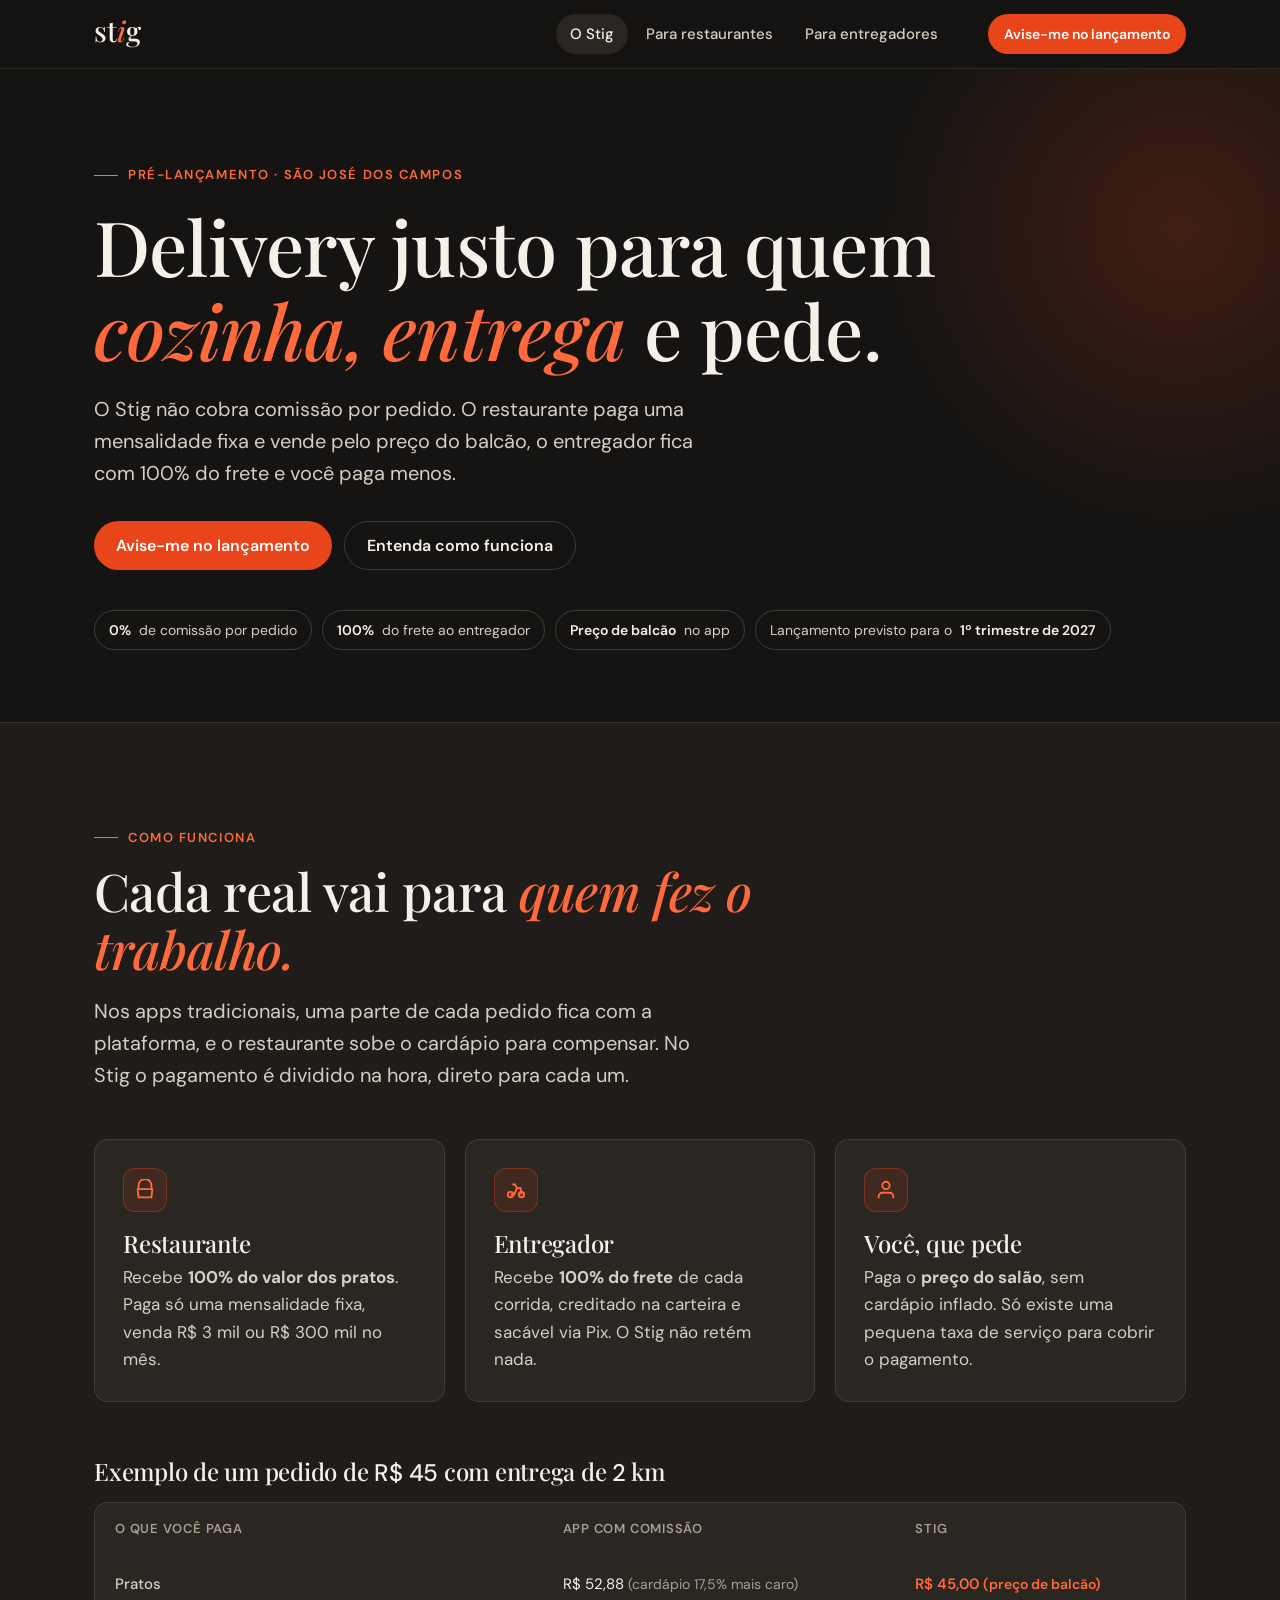
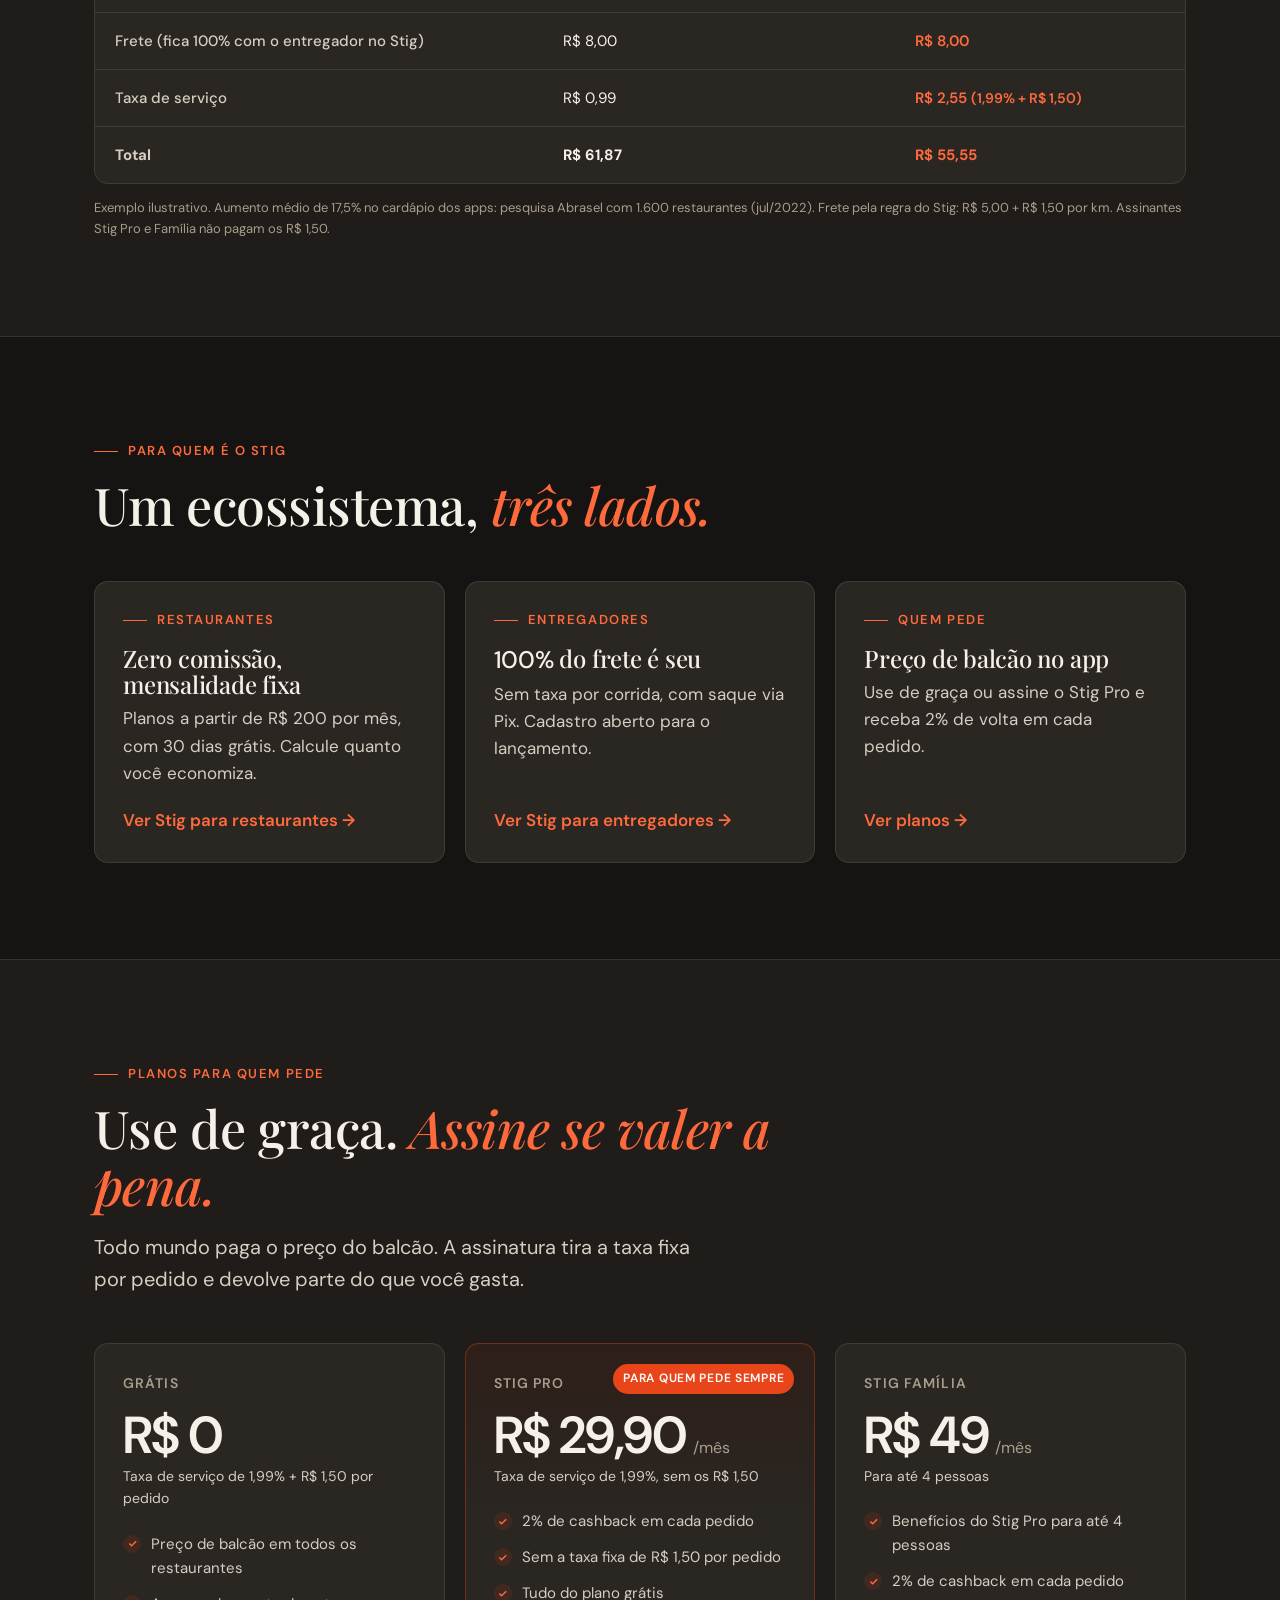
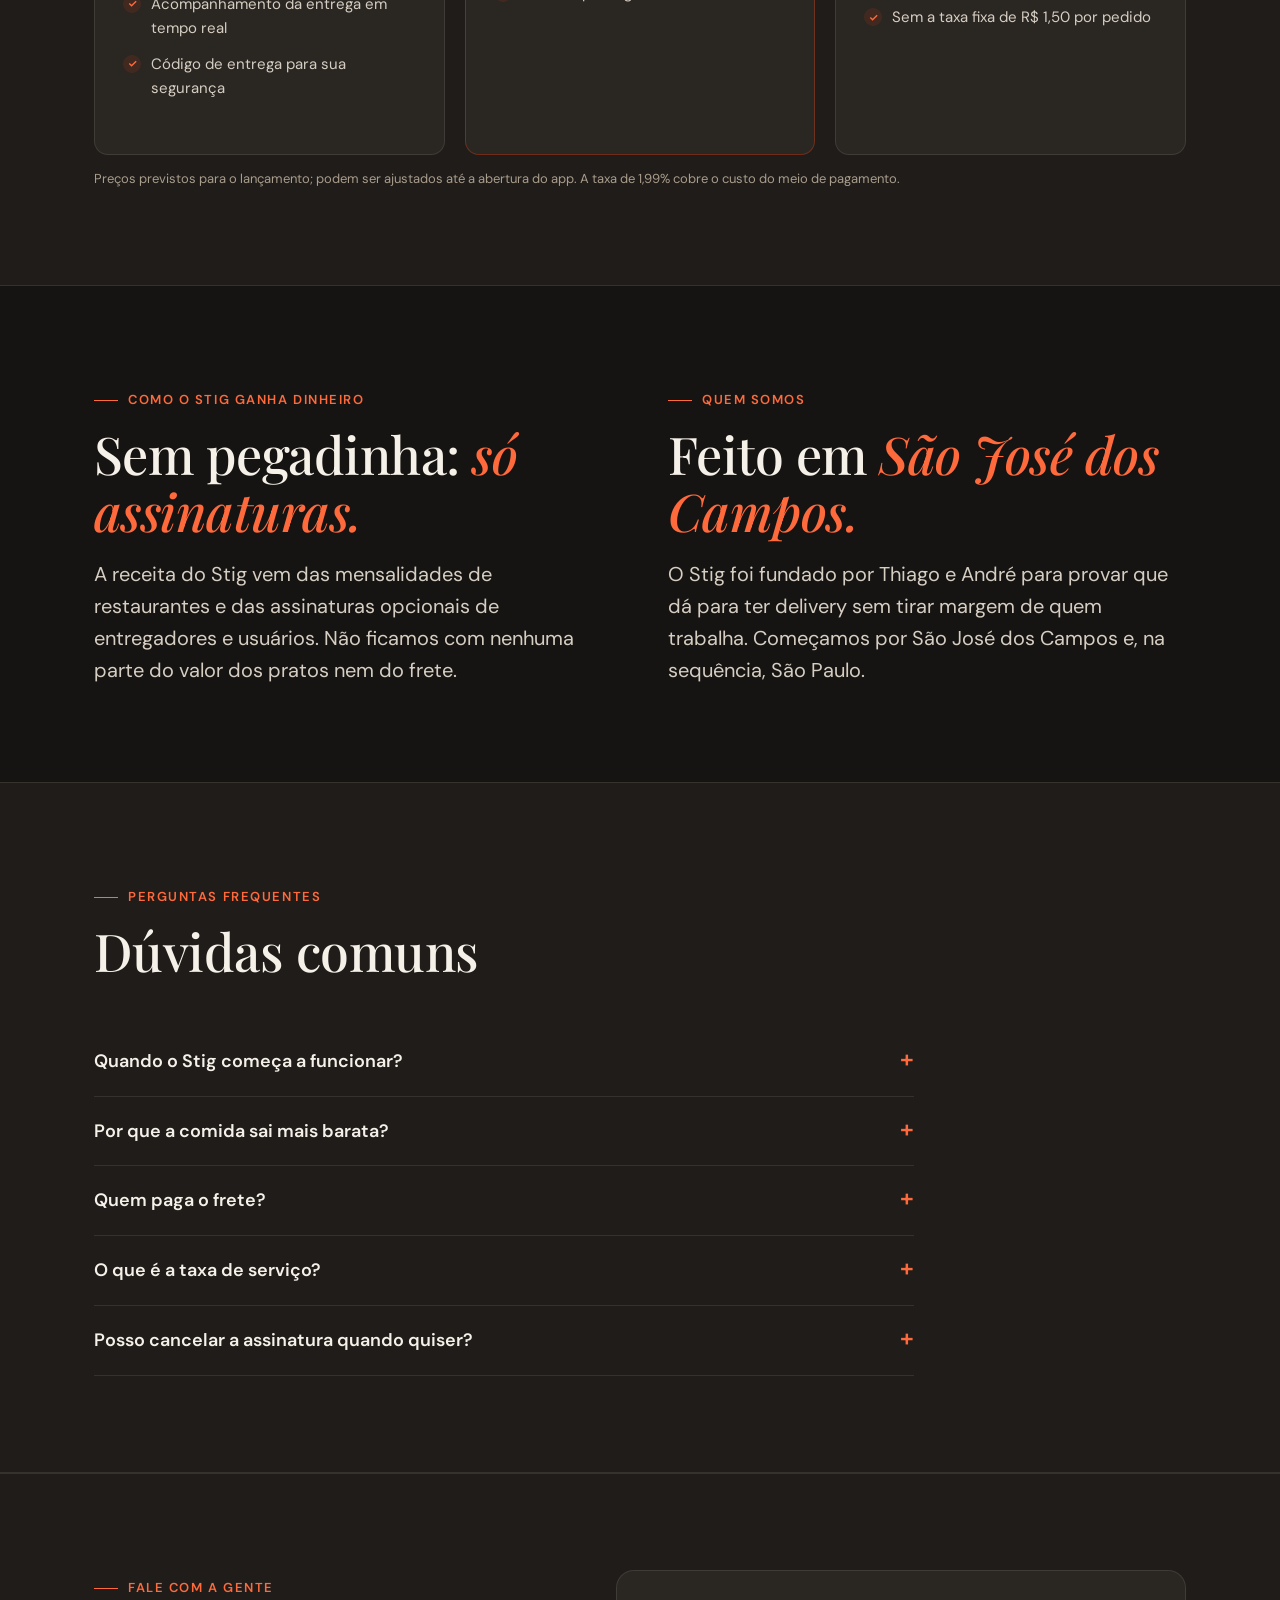
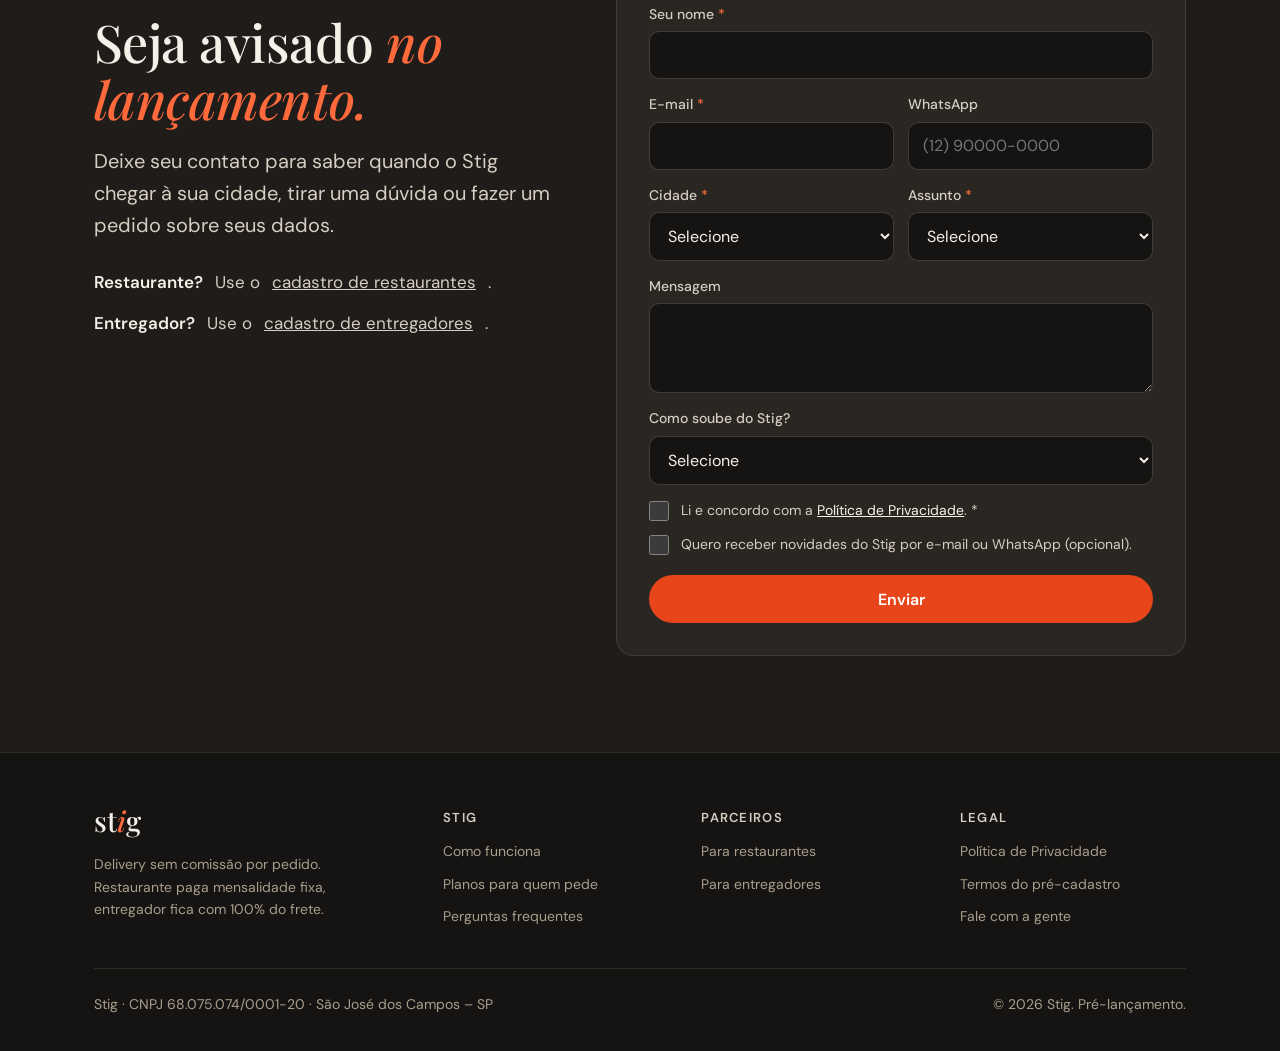
==== site/index.html @ f658773b "Site institucional do Stig: empresa, restaurantes e entregadores Formulários gravam na tabela site_l" ====
<!doctype html>
<html lang="pt-BR">
<head>
<meta charset="utf-8">
<meta name="viewport" content="width=device-width,initial-scale=1">
<title>Stig — Delivery justo: zero comissão, 100% do frete ao entregador</title>
<meta name="description" content="Stig é o delivery de São José dos Campos sem comissão por pedido: restaurante paga mensalidade fixa, entregador fica com 100% do frete e você paga preço de balcão.">
<link rel="canonical" href="https://stig-site.vercel.app/">
<meta property="og:type" content="website">
<meta property="og:locale" content="pt_BR">
<meta property="og:site_name" content="Stig">
<meta property="og:title" content="Stig — Delivery justo: zero comissão, 100% do frete ao entregador">
<meta property="og:description" content="Stig é o delivery de São José dos Campos sem comissão por pedido: restaurante paga mensalidade fixa, entregador fica com 100% do frete e você paga preço de balcão.">
<meta property="og:url" content="https://stig-site.vercel.app/">
<meta property="og:image" content="https://stig-site.vercel.app/assets/og.png">
<meta property="og:image:width" content="1200">
<meta property="og:image:height" content="630">
<meta name="twitter:card" content="summary_large_image">
<meta name="theme-color" content="#161412">
<link rel="icon" href="assets/favicon.svg" type="image/svg+xml">
<link rel="apple-touch-icon" href="assets/apple-touch-icon.png">
<link rel="preconnect" href="https://fonts.googleapis.com">
<link rel="preconnect" href="https://fonts.gstatic.com" crossorigin>
<link rel="stylesheet" href="https://fonts.googleapis.com/css2?family=DM+Sans:opsz,wght@9..40,400;9..40,500;9..40,600&family=Playfair+Display:ital,wght@0,500;0,600;1,500&display=swap">
<link rel="stylesheet" href="assets/style.css">
<script type="application/ld+json">{"@context": "https://schema.org", "@type": "Organization", "name": "Stig", "legalName": "Stig", "taxID": "68.075.074/0001-20", "url": "https://stig-site.vercel.app", "logo": "https://stig-site.vercel.app/assets/og.png", "address": {"@type": "PostalAddress", "addressLocality": "São José dos Campos", "addressRegion": "SP", "addressCountry": "BR"}}</script>
<script defer src="/_vercel/insights/script.js" data-optional></script>
</head>
<body><a class="skip" href="#conteudo">Pular para o conteúdo</a>
<header class="top"><div class="wrap">
<a class="brand" href="index.html" aria-label="Stig — página inicial"><svg viewBox="0 0 92 36" role="img" aria-label="Stig"><text x="0" y="28" font-family="Playfair Display, Georgia, serif" font-size="34" font-weight="500" fill="#F5F0E8">st<tspan font-style="italic" fill="#FF6A3D">i</tspan>g</text></svg></a>
<button class="menu-btn" aria-expanded="false" aria-controls="nav">Menu</button>
<nav class="nav" id="nav" aria-label="Principal"><a href="index.html" aria-current="page">O Stig</a><a href="restaurantes.html">Para restaurantes</a><a href="entregadores.html">Para entregadores</a></nav>
<a class="btn sm" href="#cadastro">Avise-me no lançamento</a>
</div></header>
<main id="conteudo">
<section class="hero">
  <div class="wrap">
    <span class="eyebrow">Pré-lançamento · São José dos Campos</span>
    <h1>Delivery justo para quem <em>cozinha, entrega</em> e pede.</h1>
    <p class="lead">O Stig não cobra comissão por pedido. O restaurante paga uma mensalidade fixa e vende pelo preço do balcão, o entregador fica com 100% do frete e você paga menos.</p>
    <div class="cta">
      <a class="btn" href="#cadastro">Avise-me no lançamento</a>
      <a class="btn ghost" href="#como-funciona">Entenda como funciona</a>
    </div>
    <div class="badges" aria-label="Destaques">
      <span class="badge"><b class="num">0%</b> de comissão por pedido</span>
      <span class="badge"><b class="num">100%</b> do frete ao entregador</span>
      <span class="badge"><b>Preço de balcão</b> no app</span>
      <span class="badge">Lançamento previsto para o <b>1º trimestre de 2027</b></span>
    </div>
  </div>
</section>

<section class="alt" id="como-funciona">
  <div class="wrap">
    <div class="sec-head">
      <span class="eyebrow">Como funciona</span>
      <h2>Cada real vai para <em>quem fez o trabalho.</em></h2>
      <p class="lead">Nos apps tradicionais, uma parte de cada pedido fica com a plataforma, e o restaurante sobe o cardápio para compensar. No Stig o pagamento é dividido na hora, direto para cada um.</p>
    </div>
    <div class="grid g3">
      <div class="card">
        <div class="ic" aria-hidden="true"><svg viewBox="0 0 24 24" fill="none" stroke="currentColor" stroke-width="2"><path d="M3 11h18M5 11V7a7 7 0 0 1 14 0v4M4 11l1 9h14l1-9"/></svg></div>
        <h3>Restaurante</h3>
        <p>Recebe <b>100% do valor dos pratos</b>. Paga só uma mensalidade fixa, venda R$ 3 mil ou R$ 300 mil no mês.</p>
      </div>
      <div class="card">
        <div class="ic" aria-hidden="true"><svg viewBox="0 0 24 24" fill="none" stroke="currentColor" stroke-width="2"><circle cx="6" cy="17" r="3"/><circle cx="18" cy="17" r="3"/><path d="M6 17h4l3-7h4l1 7M13 10l-2-4H8"/></svg></div>
        <h3>Entregador</h3>
        <p>Recebe <b>100% do frete</b> de cada corrida, creditado na carteira e sacável via Pix. O Stig não retém nada.</p>
      </div>
      <div class="card">
        <div class="ic" aria-hidden="true"><svg viewBox="0 0 24 24" fill="none" stroke="currentColor" stroke-width="2"><path d="M20 21v-2a4 4 0 0 0-4-4H8a4 4 0 0 0-4 4v2"/><circle cx="12" cy="7" r="4"/></svg></div>
        <h3>Você, que pede</h3>
        <p>Paga o <b>preço do salão</b>, sem cardápio inflado. Só existe uma pequena taxa de serviço para cobrir o pagamento.</p>
      </div>
    </div>

    <h3 style="margin:56px 0 16px">Exemplo de um pedido de <span class="num">R$ 45</span> com entrega de <span class="num">2</span> km</h3>
    <div class="tbl-wrap">
      <table>
        <caption class="hp">Comparação ilustrativa do valor pago pelo cliente</caption>
        <thead><tr><th scope="col">O que você paga</th><th scope="col">App com comissão</th><th scope="col">Stig</th></tr></thead>
        <tbody>
          <tr><th scope="row">Pratos</th><td class="num">R$ 52,88 <span class="muted small">(cardápio 17,5% mais caro)</span></td><td class="num stig">R$ 45,00 <span class="small">(preço de balcão)</span></td></tr>
          <tr><th scope="row">Frete (fica 100% com o entregador no Stig)</th><td class="num">R$ 8,00</td><td class="num stig">R$ 8,00</td></tr>
          <tr><th scope="row">Taxa de serviço</th><td class="num">R$ 0,99</td><td class="num stig">R$ 2,55 <span class="small">(1,99% + R$ 1,50)</span></td></tr>
          <tr><th scope="row"><b>Total</b></th><td class="num"><b>R$ 61,87</b></td><td class="num stig"><b>R$ 55,55</b></td></tr>
        </tbody>
      </table>
    </div>
    <p class="src">Exemplo ilustrativo. Aumento médio de 17,5% no cardápio dos apps: pesquisa Abrasel com 1.600 restaurantes (jul/2022). Frete pela regra do Stig: R$ 5,00 + R$ 1,50 por km. Assinantes Stig Pro e Família não pagam os R$ 1,50.</p>
  </div>
</section>

<section>
  <div class="wrap">
    <div class="sec-head">
      <span class="eyebrow">Para quem é o Stig</span>
      <h2>Um ecossistema, <em>três lados.</em></h2>
    </div>
    <div class="grid g3">
      <a class="card aud" href="restaurantes.html">
        <span class="eyebrow">Restaurantes</span>
        <h3 style="margin-top:14px">Zero comissão, mensalidade fixa</h3>
        <p>Planos a partir de <span class="num">R$ 200</span> por mês, com 30 dias grátis. Calcule quanto você economiza.</p>
        <span class="go">Ver Stig para restaurantes →</span>
      </a>
      <a class="card aud" href="entregadores.html">
        <span class="eyebrow">Entregadores</span>
        <h3 style="margin-top:14px"><span class="num">100%</span> do frete é seu</h3>
        <p>Sem taxa por corrida, com saque via Pix. Cadastro aberto para o lançamento.</p>
        <span class="go">Ver Stig para entregadores →</span>
      </a>
      <a class="card aud" href="#planos-usuario">
        <span class="eyebrow">Quem pede</span>
        <h3 style="margin-top:14px">Preço de balcão no app</h3>
        <p>Use de graça ou assine o Stig Pro e receba 2% de volta em cada pedido.</p>
        <span class="go">Ver planos →</span>
      </a>
    </div>
  </div>
</section>

<section class="alt" id="planos-usuario">
  <div class="wrap">
    <div class="sec-head">
      <span class="eyebrow">Planos para quem pede</span>
      <h2>Use de graça. <em>Assine se valer a pena.</em></h2>
      <p class="lead">Todo mundo paga o preço do balcão. A assinatura tira a taxa fixa por pedido e devolve parte do que você gasta.</p>
    </div>
    <div class="grid g3">
      <div class="card plan">
        <span class="name">Grátis</span>
        <div class="price"><b>R$ 0</b></div>
        <p class="muted small">Taxa de serviço de 1,99% + R$ 1,50 por pedido</p>
        <ul><li>Preço de balcão em todos os restaurantes</li><li>Acompanhamento da entrega em tempo real</li><li>Código de entrega para sua segurança</li></ul>
      </div>
      <div class="card plan feat">
        <span class="tag">Para quem pede sempre</span>
        <span class="name">Stig Pro</span>
        <div class="price"><b>R$ 29,90</b><span>/mês</span></div>
        <p class="muted small">Taxa de serviço de 1,99%, sem os R$ 1,50</p>
        <ul><li>2% de cashback em cada pedido</li><li>Sem a taxa fixa de R$ 1,50 por pedido</li><li>Tudo do plano grátis</li></ul>
      </div>
      <div class="card plan">
        <span class="name">Stig Família</span>
        <div class="price"><b>R$ 49</b><span>/mês</span></div>
        <p class="muted small">Para até 4 pessoas</p>
        <ul><li>Benefícios do Stig Pro para até 4 pessoas</li><li>2% de cashback em cada pedido</li><li>Sem a taxa fixa de R$ 1,50 por pedido</li></ul>
      </div>
    </div>
    <p class="src">Preços previstos para o lançamento; podem ser ajustados até a abertura do app. A taxa de 1,99% cobre o custo do meio de pagamento.</p>
  </div>
</section>

<section>
  <div class="wrap">
    <div class="grid g2" style="gap:56px;align-items:start">
      <div>
        <span class="eyebrow">Como o Stig ganha dinheiro</span>
        <h2>Sem pegadinha: <em>só assinaturas.</em></h2>
        <p class="lead">A receita do Stig vem das mensalidades de restaurantes e das assinaturas opcionais de entregadores e usuários. Não ficamos com nenhuma parte do valor dos pratos nem do frete.</p>
      </div>
      <div>
        <span class="eyebrow">Quem somos</span>
        <h2>Feito em <em>São José dos Campos.</em></h2>
        <p class="lead">O Stig foi fundado por Thiago e André para provar que dá para ter delivery sem tirar margem de quem trabalha. Começamos por São José dos Campos e, na sequência, São Paulo.</p>
      </div>
    </div>
  </div>
</section>

<section class="alt" id="faq">
  <div class="wrap">
    <div class="sec-head"><span class="eyebrow">Perguntas frequentes</span><h2>Dúvidas comuns</h2></div>
    <div class="faq">
      <details><summary>Quando o Stig começa a funcionar?</summary><p>O lançamento em São José dos Campos está previsto para o 1º trimestre de 2027. São Paulo vem na sequência. Deixe seu contato e avisamos quando o app estiver disponível.</p></details>
      <details><summary>Por que a comida sai mais barata?</summary><p>Sem comissão por pedido, o restaurante não precisa aumentar o cardápio no delivery. No app, ele pratica o mesmo preço do salão.</p></details>
      <details><summary>Quem paga o frete?</summary><p>Quem pede. O valor é calculado pela distância (R$ 5,00 + R$ 1,50 por km) e vai inteiro para o entregador.</p></details>
      <details><summary>O que é a taxa de serviço?</summary><p>São 1,99% do pedido para cobrir o custo do meio de pagamento, mais R$ 1,50 por pedido para quem não é assinante. Assinantes Stig Pro e Família não pagam os R$ 1,50.</p></details>
      <details><summary>Posso cancelar a assinatura quando quiser?</summary><p>Sim. Não há fidelidade nos planos do Stig.</p></details>
    </div>
  </div>
</section>

<section class="form-sec" id="cadastro">
  <div class="wrap form-grid">
    <div>
      <span class="eyebrow">Fale com a gente</span>
      <h2>Seja avisado <em>no lançamento.</em></h2>
      <p class="lead">Deixe seu contato para saber quando o Stig chegar à sua cidade, tirar uma dúvida ou fazer um pedido sobre seus dados.</p>
      <ul class="perks">
        <li><b>Restaurante?</b> Use o <a href="restaurantes.html#cadastro">cadastro de restaurantes</a>.</li>
        <li><b>Entregador?</b> Use o <a href="entregadores.html#cadastro">cadastro de entregadores</a>.</li>
      </ul>
    </div>
    <div class="form">
      <form data-segment="usuario" novalidate>
        <div class="fi"><label for="u-name">Seu nome <span class="req">*</span></label><input id="u-name" name="name" autocomplete="name" required maxlength="120"></div>
        <div class="f2">
          <div class="fi"><label for="u-email">E-mail <span class="req">*</span></label><input id="u-email" name="email" type="email" autocomplete="email" required maxlength="160"></div>
          <div class="fi"><label for="u-phone">WhatsApp</label><input id="u-phone" name="phone" type="tel" autocomplete="tel" inputmode="tel" placeholder="(12) 90000-0000"></div>
        </div>
        <div class="f2">
          <div class="fi"><label for="u-city">Cidade <span class="req">*</span></label>
            <select id="u-city" name="city" required><option value="">Selecione</option><option>São José dos Campos</option><option>São Paulo</option><option>Outra</option></select></div>
          <div class="fi"><label for="u-assunto">Assunto <span class="req">*</span></label>
            <select id="u-assunto" name="assunto" required><option value="">Selecione</option><option value="lancamento">Quero ser avisado do lançamento</option><option value="duvida">Tenho uma dúvida</option><option value="privacidade">Pedido sobre meus dados (LGPD)</option><option value="outro">Outro</option></select></div>
        </div>
        <div class="fi"><label for="u-msg">Mensagem</label><textarea id="u-msg" name="mensagem" maxlength="1000"></textarea></div>
        <div class="fi"><label for="u-how">Como soube do Stig?</label>
          <select id="u-how" name="how_found"><option value="">Selecione</option><option>Instagram ou redes sociais</option><option>Indicação</option><option>Google</option><option>WhatsApp</option><option>Restaurante parceiro</option><option>Outro</option></select></div>
        <div class="hp" aria-hidden="true"><label>Não preencha<input name="website" tabindex="-1" autocomplete="off"></label></div>
        <label class="check"><input type="checkbox" name="consent_privacy" required> <span>Li e concordo com a <a href="privacidade.html" target="_blank">Política de Privacidade</a>. <span class="req">*</span></span></label>
        <label class="check"><input type="checkbox" name="consent_marketing"> <span>Quero receber novidades do Stig por e-mail ou WhatsApp (opcional).</span></label>
        <button class="btn" type="submit" style="width:100%;margin-top:8px">Enviar</button>
        <p class="msg" role="alert" aria-live="assertive"></p>
      </form>
      <div class="done" role="status"><h3>Recebido!</h3><p>Obrigado. Vamos te avisar no lançamento e responder pelo contato informado.</p><button class="btn ghost again" type="button" style="margin-top:20px">Enviar outra mensagem</button></div>
    </div>
  </div>
</section>
</main>
<footer><div class="wrap">
<div class="foot">
<div><a class="brand" href="index.html" aria-label="Stig"><svg viewBox="0 0 92 36" role="img" aria-label="Stig"><text x="0" y="28" font-family="Playfair Display, Georgia, serif" font-size="34" font-weight="500" fill="#F5F0E8">st<tspan font-style="italic" fill="#FF6A3D">i</tspan>g</text></svg></a>
<p style="margin-top:14px;max-width:300px">Delivery sem comissão por pedido. Restaurante paga mensalidade fixa, entregador fica com 100% do frete.</p></div>
<div><h4>Stig</h4><ul><li><a href="index.html#como-funciona">Como funciona</a></li><li><a href="index.html#planos-usuario">Planos para quem pede</a></li><li><a href="index.html#faq">Perguntas frequentes</a></li></ul></div>
<div><h4>Parceiros</h4><ul><li><a href="restaurantes.html">Para restaurantes</a></li><li><a href="entregadores.html">Para entregadores</a></li></ul></div>
<div><h4>Legal</h4><ul><li><a href="privacidade.html">Política de Privacidade</a></li><li><a href="termos.html">Termos do pré-cadastro</a></li><li><a href="index.html#cadastro">Fale com a gente</a></li></ul></div>
</div>
<div class="legal">
<span>Stig · CNPJ <span class="num">68.075.074/0001-20</span> · São José dos Campos – SP</span>
<span>© <span id="year" class="num">2026</span> Stig. Pré-lançamento.</span>
</div>
</div></footer>
<script src="assets/app.js" defer></script>
</body>
</html>
---- site/assets/style.css ----
/* Stig — site institucional · tema grafite + laranja
   Títulos: Playfair Display · Corpo, rótulos e NÚMEROS: DM Sans (regra da marca) */
:root{
  color-scheme:dark;
  --bg:#161412;        /* grafite */
  --bg2:#1F1C19;       /* grafite elevado */
  --bg3:#2A2622;       /* cartões */
  --line:rgba(245,240,232,.10);
  --line2:rgba(245,240,232,.18);
  --text:#F5F0E8;      /* cream */
  --text2:#D6CEC2;     /* contraste ~11:1 */
  --text3:#A99D8C;     /* contraste ~6,5:1 — mínimo usado em texto */
  --orange:#E8451A;
  --orange-hi:#FF6A3D; /* laranja para texto sobre grafite (contraste ~5,6:1) */
  --orange-dim:rgba(232,69,26,.12);
  --orange-line:rgba(232,69,26,.35);
  --green:#86EFAC;
  --green-dim:rgba(134,239,172,.10);
  --cream:#F5F0E8;
  --ink:#1A1208;
  --serif:"Playfair Display",Georgia,serif;
  --sans:"DM Sans",system-ui,-apple-system,"Segoe UI",sans-serif;
  --r:14px;
  --max:1140px;
}
*{box-sizing:border-box;margin:0;padding:0}
html{scroll-behavior:smooth;-webkit-text-size-adjust:100%}
body{background:var(--bg);color:var(--text);font-family:var(--sans);font-size:17px;line-height:1.6;-webkit-font-smoothing:antialiased}
img,svg{display:block;max-width:100%}
a{color:inherit}
:focus-visible{outline:3px solid var(--orange-hi);outline-offset:3px;border-radius:6px}
.wrap{max-width:var(--max);margin:0 auto;padding:0 24px}
.skip{position:absolute;left:-999px;top:8px;background:var(--orange);color:#fff;padding:8px 14px;border-radius:8px;z-index:100}
.skip:focus{left:8px}

/* números e dinheiro sempre em DM Sans, algarismos tabulares */
.num,.price,.stat b,table td,.calc-out b{font-family:var(--sans);font-variant-numeric:tabular-nums lining-nums}

/* ---------- topo ---------- */
.top{position:sticky;top:0;z-index:50;background:rgba(22,20,18,.88);backdrop-filter:blur(12px);-webkit-backdrop-filter:blur(12px);border-bottom:1px solid var(--line)}
.top .wrap{display:flex;align-items:center;gap:28px;height:68px}
.brand{display:flex;align-items:center;text-decoration:none;flex-shrink:0}
.brand svg{height:30px;width:auto}
.nav{display:flex;gap:4px;margin-left:auto}
.nav a{text-decoration:none;color:var(--text2);font-size:15px;font-weight:500;padding:8px 14px;border-radius:999px}
.nav a:hover{color:var(--text);background:var(--bg3)}
.nav a[aria-current=page]{color:var(--text);background:var(--bg3)}
.top .btn{margin-left:8px}
.menu-btn{display:none;margin-left:auto;background:none;border:1px solid var(--line2);color:var(--text);border-radius:10px;padding:8px 12px;font:500 15px var(--sans);cursor:pointer}

/* ---------- botões ---------- */
.btn{display:inline-flex;align-items:center;justify-content:center;gap:8px;background:var(--orange);color:#fff;text-decoration:none;font:600 16px var(--sans);padding:13px 22px;border-radius:999px;border:0;cursor:pointer;transition:transform .15s,background .15s;min-height:48px}
.btn:hover{background:#D33C14;transform:translateY(-1px)}
.btn.ghost{background:transparent;color:var(--text);border:1px solid var(--line2)}
.btn.ghost:hover{background:var(--bg3)}
.btn.sm{padding:9px 16px;font-size:14px;min-height:40px}
.btn[disabled]{opacity:.6;cursor:wait;transform:none}

/* ---------- tipografia ---------- */
.eyebrow{display:inline-flex;align-items:center;gap:10px;font-size:13px;font-weight:600;letter-spacing:.12em;text-transform:uppercase;color:var(--orange-hi)}
.eyebrow::before{content:"";width:24px;height:1px;background:currentColor}
h1,h2,h3{font-family:var(--serif);font-weight:500;line-height:1.1;letter-spacing:-.01em}
h1{font-size:clamp(40px,6.4vw,76px)}
h2{font-size:clamp(32px,4.4vw,52px);margin:14px 0 18px}
h3{font-size:24px;margin-bottom:8px}
h1 em,h2 em{font-style:italic;color:var(--orange-hi)}
.lead{font-size:clamp(18px,1.6vw,20px);color:var(--text2);max-width:620px}
.muted{color:var(--text3)}
.small{font-size:14px}

section{padding:96px 0}
section.alt{background:var(--bg2);border-block:1px solid var(--line)}
.sec-head{max-width:720px;margin-bottom:48px}

/* ---------- hero ---------- */
.hero{padding:88px 0 72px;position:relative;overflow:hidden}
.hero::after{content:"";position:absolute;right:-220px;top:-160px;width:640px;height:640px;border-radius:50%;background:radial-gradient(circle,rgba(232,69,26,.20),transparent 65%);pointer-events:none}
.hero .wrap{position:relative;z-index:1}
.hero h1{margin:18px 0 22px;max-width:900px}
.hero .cta{display:flex;flex-wrap:wrap;gap:12px;margin-top:32px}
.badges{display:flex;flex-wrap:wrap;gap:10px;margin-top:40px}
.badge{display:inline-flex;align-items:center;gap:8px;border:1px solid var(--line2);border-radius:999px;padding:8px 14px;font-size:14px;color:var(--text2)}
.badge b{color:var(--text);font-weight:600}

/* ---------- grids e cartões ---------- */
.grid{display:grid;gap:20px}
.g2{grid-template-columns:repeat(2,1fr)}
.g3{grid-template-columns:repeat(3,1fr)}
.g4{grid-template-columns:repeat(4,1fr)}
.card{background:var(--bg3);border:1px solid var(--line);border-radius:var(--r);padding:28px}
.card p{color:var(--text2)}
.card .ic{width:44px;height:44px;border-radius:12px;background:var(--orange-dim);border:1px solid var(--orange-line);display:grid;place-items:center;margin-bottom:18px;color:var(--orange-hi)}
.card .ic svg{width:22px;height:22px}
.stat{padding:28px;border-left:2px solid var(--orange)}
.stat b{display:block;font-size:44px;font-weight:600;line-height:1;color:var(--orange-hi);margin-bottom:10px}
.stat p{color:var(--text2);font-size:15px}

/* ---------- público (home) ---------- */
.aud{display:flex;flex-direction:column;text-decoration:none;transition:border-color .2s,transform .2s}
.aud:hover{border-color:var(--orange-line);transform:translateY(-3px)}
.aud .go{margin-top:auto;padding-top:20px;color:var(--orange-hi);font-weight:600}

/* ---------- passos ---------- */
.steps{counter-reset:s;display:grid;grid-template-columns:repeat(4,1fr);gap:20px}
.step{position:relative;padding-top:56px}
.step::before{counter-increment:s;content:counter(s,decimal-leading-zero);position:absolute;top:0;left:0;font:600 15px var(--sans);color:var(--orange-hi);border:1px solid var(--orange-line);border-radius:999px;padding:6px 12px}
.step p{color:var(--text2);font-size:15px}

/* ---------- tabela comparativa ---------- */
.tbl-wrap{overflow-x:auto;border:1px solid var(--line);border-radius:var(--r);background:var(--bg3)}
table{width:100%;border-collapse:collapse;min-width:620px}
th,td{padding:16px 20px;text-align:left;border-bottom:1px solid var(--line);font-size:15px}
thead th{font-size:13px;letter-spacing:.06em;text-transform:uppercase;color:var(--text3);font-weight:600}
tbody th{font-weight:500;color:var(--text2)}
td.stig{color:var(--orange-hi);font-weight:600}
tr:last-child th,tr:last-child td{border-bottom:0}
.src{margin-top:14px;font-size:13px;color:var(--text3)}
.src a{color:var(--text2)}

/* ---------- calculadora ---------- */
.calc{display:grid;grid-template-columns:1.1fr 1fr;gap:28px;align-items:start}
.field{margin-bottom:26px}
.field .row{display:flex;justify-content:space-between;align-items:baseline;margin-bottom:10px}
.field label{font-size:15px;color:var(--text2);font-weight:500}
.field output{font-size:22px;font-weight:600;color:var(--text)}
input[type=range]{width:100%;accent-color:var(--orange);height:28px}
.calc-out{background:var(--bg3);border:1px solid var(--line);border-radius:var(--r);padding:8px 28px}
.calc-out div{display:flex;justify-content:space-between;align-items:baseline;padding:16px 0;border-bottom:1px solid var(--line);gap:16px}
.calc-out div:last-child{border:0}
.calc-out span{color:var(--text2);font-size:15px}
.calc-out b{font-size:20px;font-weight:600;white-space:nowrap}
.calc-out .save b{font-size:30px;color:var(--green)}
.calc-out .bad b{color:#FCA5A5}

/* ---------- planos ---------- */
.plans{display:grid;grid-template-columns:repeat(2,1fr);gap:20px;align-items:stretch}
.plan{display:flex;flex-direction:column;position:relative}
.plan.feat{border-color:var(--orange-line);background:linear-gradient(180deg,rgba(232,69,26,.08),var(--bg3) 40%)}
.plan .tag{position:absolute;top:20px;right:20px;font-size:12px;font-weight:600;letter-spacing:.06em;text-transform:uppercase;background:var(--orange);color:#fff;padding:5px 10px;border-radius:999px}
.plan .name{font-size:14px;font-weight:600;letter-spacing:.08em;text-transform:uppercase;color:var(--text3)}
.price{display:flex;align-items:baseline;gap:6px;margin:14px 0 4px}
.price b{font-size:52px;font-weight:600;line-height:1;letter-spacing:-.02em}
.price span{color:var(--text3);font-size:16px}
.plan ul{list-style:none;margin:22px 0 26px;display:grid;gap:12px}
.plan li{display:flex;gap:10px;color:var(--text2);font-size:15px}
.plan li::before{content:"";flex:0 0 18px;height:18px;margin-top:3px;border-radius:50%;background:var(--orange-dim) url("data:image/svg+xml,%3Csvg xmlns='http://www.w3.org/2000/svg' viewBox='0 0 24 24' fill='none' stroke='%23FF6A3D' stroke-width='3'%3E%3Cpath d='M5 12l5 5L20 7'/%3E%3C/svg%3E") center/11px no-repeat}
.plan li.soon{color:var(--text3)}
.plan li.soon::after{content:"em breve";margin-left:auto;font-size:11px;font-weight:600;text-transform:uppercase;letter-spacing:.06em;color:var(--text3);border:1px solid var(--line2);border-radius:999px;padding:1px 8px;height:fit-content;white-space:nowrap;align-self:flex-start}
.plan .btn{margin-top:auto}
.fine{margin-top:12px;text-align:center;font-size:13px;color:var(--text3)}

/* ---------- FAQ ---------- */
.faq{max-width:820px}
.faq details{border-bottom:1px solid var(--line);padding:20px 0}
.faq summary{cursor:pointer;font-weight:600;font-size:18px;list-style:none;display:flex;justify-content:space-between;gap:16px}
.faq summary::-webkit-details-marker{display:none}
.faq summary::after{content:"+";color:var(--orange-hi);font-size:24px;line-height:1}
.faq details[open] summary::after{content:"–"}
.faq details p{margin-top:12px;color:var(--text2)}

/* ---------- formulário ---------- */
.form-sec{background:var(--bg2);border-top:1px solid var(--line)}
.form-grid{display:grid;grid-template-columns:.9fr 1.1fr;gap:56px;align-items:start}
.form{background:var(--bg3);border:1px solid var(--line);border-radius:18px;padding:32px}
.form fieldset{border:0;margin-bottom:22px}
.form legend{font-size:13px;font-weight:600;letter-spacing:.1em;text-transform:uppercase;color:var(--orange-hi);margin-bottom:14px}
.f2{display:grid;grid-template-columns:1fr 1fr;gap:14px}
.fi{display:flex;flex-direction:column;gap:6px;margin-bottom:14px}
.fi label,.lbl{font-size:14px;font-weight:500;color:var(--text2)}
.fi label .req{color:var(--orange-hi)}
.fi input,.fi select,.fi textarea{background:var(--bg);border:1px solid var(--line2);border-radius:10px;color:var(--text);font:16px var(--sans);padding:12px 14px;min-height:48px;width:100%}
.fi textarea{min-height:90px;resize:vertical}
.fi input:focus,.fi select:focus,.fi textarea:focus{border-color:var(--orange);outline:none;box-shadow:0 0 0 3px var(--orange-dim)}
.fi input[aria-invalid=true],.fi select[aria-invalid=true]{border-color:#FCA5A5}
.chips{display:flex;flex-wrap:wrap;gap:8px;margin-bottom:14px}
.chip{position:relative}
.chip input{position:absolute;opacity:0;inset:0;cursor:pointer}
.chip > span{display:inline-block;border:1px solid var(--line2);border-radius:999px;padding:9px 14px;font-size:14px;color:var(--text2);cursor:pointer;min-height:40px}
.chip input:checked + span{background:var(--orange-dim);border-color:var(--orange);color:var(--text)}
.chip input:focus-visible+span{outline:3px solid var(--orange-hi);outline-offset:2px}
.check{display:flex;gap:12px;align-items:flex-start;font-size:14px;color:var(--text2);margin-bottom:12px;cursor:pointer}
.check input{width:20px;height:20px;margin-top:2px;accent-color:var(--orange);flex-shrink:0}
.check a{color:var(--text)}
.hp{position:absolute;left:-9999px;width:1px;height:1px;overflow:hidden}
.msg{margin-top:14px;padding:14px 16px;border-radius:10px;font-size:15px;display:none}
.msg.err{display:block;background:rgba(252,165,165,.10);border:1px solid rgba(252,165,165,.35);color:#FECACA}
.done{display:none;text-align:center;padding:32px 8px}
.done h3{font-size:30px}
.done p{color:var(--text2);margin-top:8px}
.form.sent form{display:none}
.form.sent .done{display:block}
.perks{display:grid;gap:14px;margin-top:28px}
.perks li{list-style:none;display:flex;gap:12px;color:var(--text2)}
.perks li b{color:var(--text);font-weight:600}

/* ---------- rodapé ---------- */
footer{border-top:1px solid var(--line);padding:56px 0 36px;font-size:14px;color:var(--text3)}
.foot{display:grid;grid-template-columns:1.4fr 1fr 1fr 1fr;gap:32px}
.foot h4{font:600 13px var(--sans);letter-spacing:.1em;text-transform:uppercase;color:var(--text2);margin-bottom:14px}
.foot ul{list-style:none;display:grid;gap:10px}
.foot a{text-decoration:none;color:var(--text3)}
.foot a:hover{color:var(--text)}
.legal{margin-top:40px;padding-top:24px;border-top:1px solid var(--line);display:flex;flex-wrap:wrap;justify-content:space-between;gap:12px}

/* ---------- páginas de texto (privacidade/termos) ---------- */
.doc{max-width:760px;padding:72px 24px 96px;margin:0 auto}
.doc h1{font-size:clamp(36px,5vw,52px);margin-bottom:12px}
.doc h2{font-size:26px;margin:40px 0 12px}
.doc p,.doc li{color:var(--text2);margin-bottom:12px}
.doc ul{padding-left:22px}

/* ---------- responsivo ---------- */
@media (max-width:960px){
  .g4,.steps{grid-template-columns:repeat(2,1fr)}
  .g3{grid-template-columns:1fr 1fr}
  .calc,.form-grid{grid-template-columns:1fr}
  .form-grid{gap:32px}
  .foot{grid-template-columns:1fr 1fr}
}
@media (max-width:760px){
  body{font-size:16px}
  section{padding:72px 0}
  .hero{padding:56px 0 56px}
  .menu-btn{display:block}
  .nav{display:none;position:absolute;top:68px;left:0;right:0;flex-direction:column;background:var(--bg2);border-bottom:1px solid var(--line);padding:12px 16px}
  .nav.open{display:flex}
  .nav a{padding:14px}
  .top .btn{display:none}
  .g2,.g3,.plans{grid-template-columns:1fr}
  .f2{grid-template-columns:1fr}
  .form{padding:22px}
  .wrap{padding:0 16px}
}
@media (max-width:480px){
  .g4,.steps{grid-template-columns:1fr}
  .foot{grid-template-columns:1fr}
  .price b{font-size:44px}
}
@media (prefers-reduced-motion:reduce){*{scroll-behavior:auto!important;transition:none!important}}
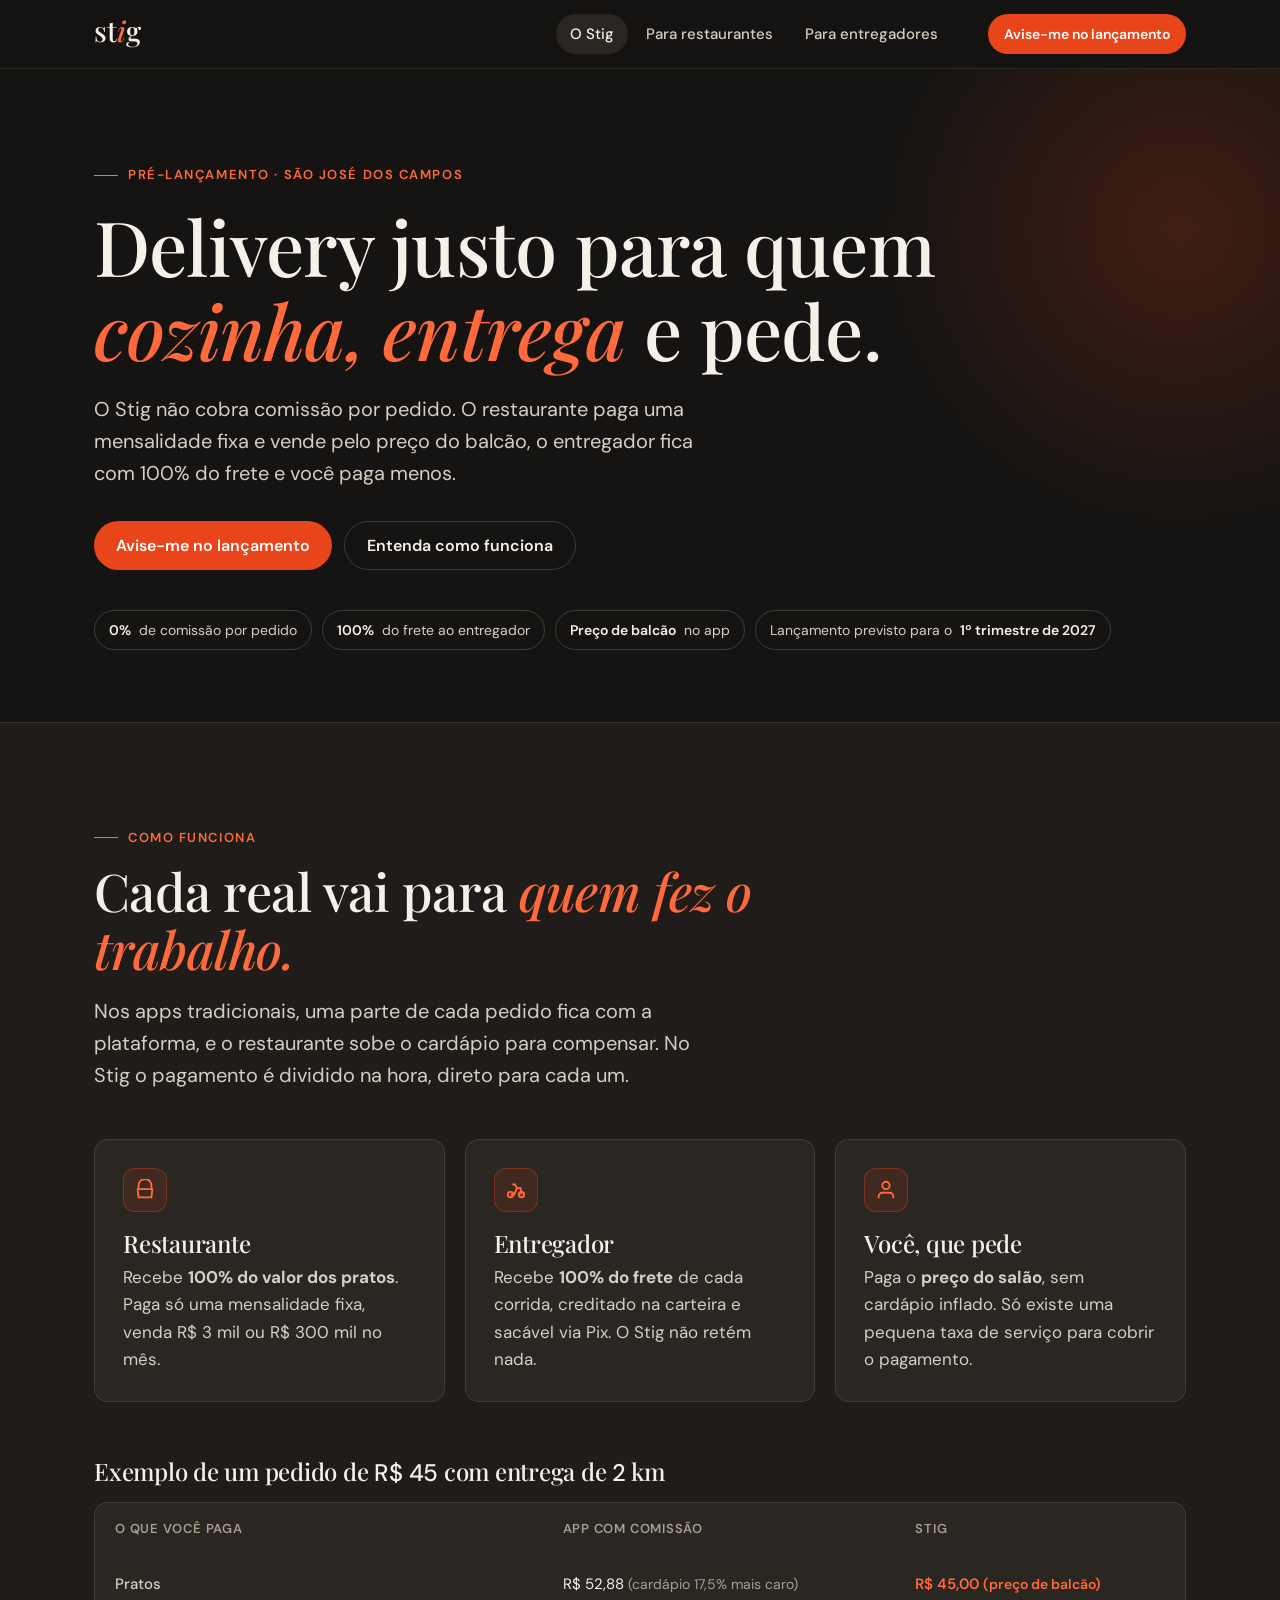
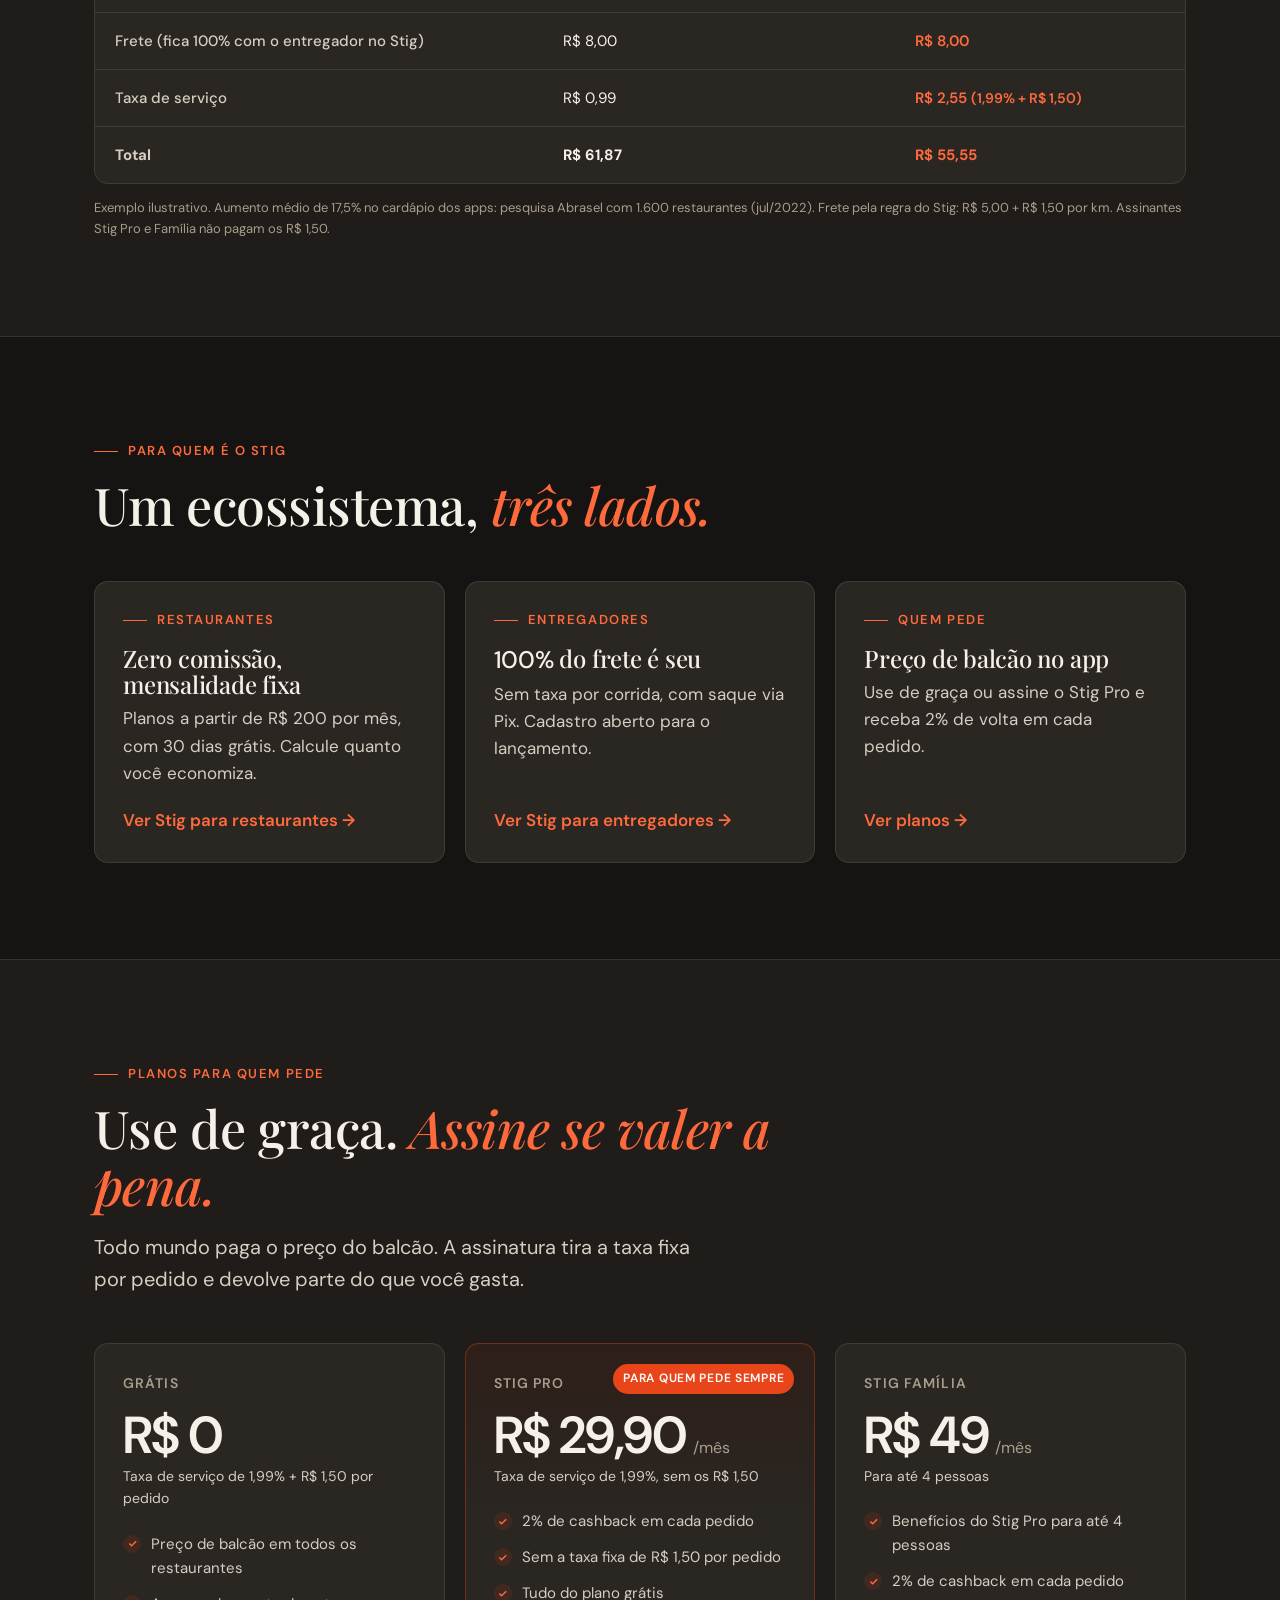
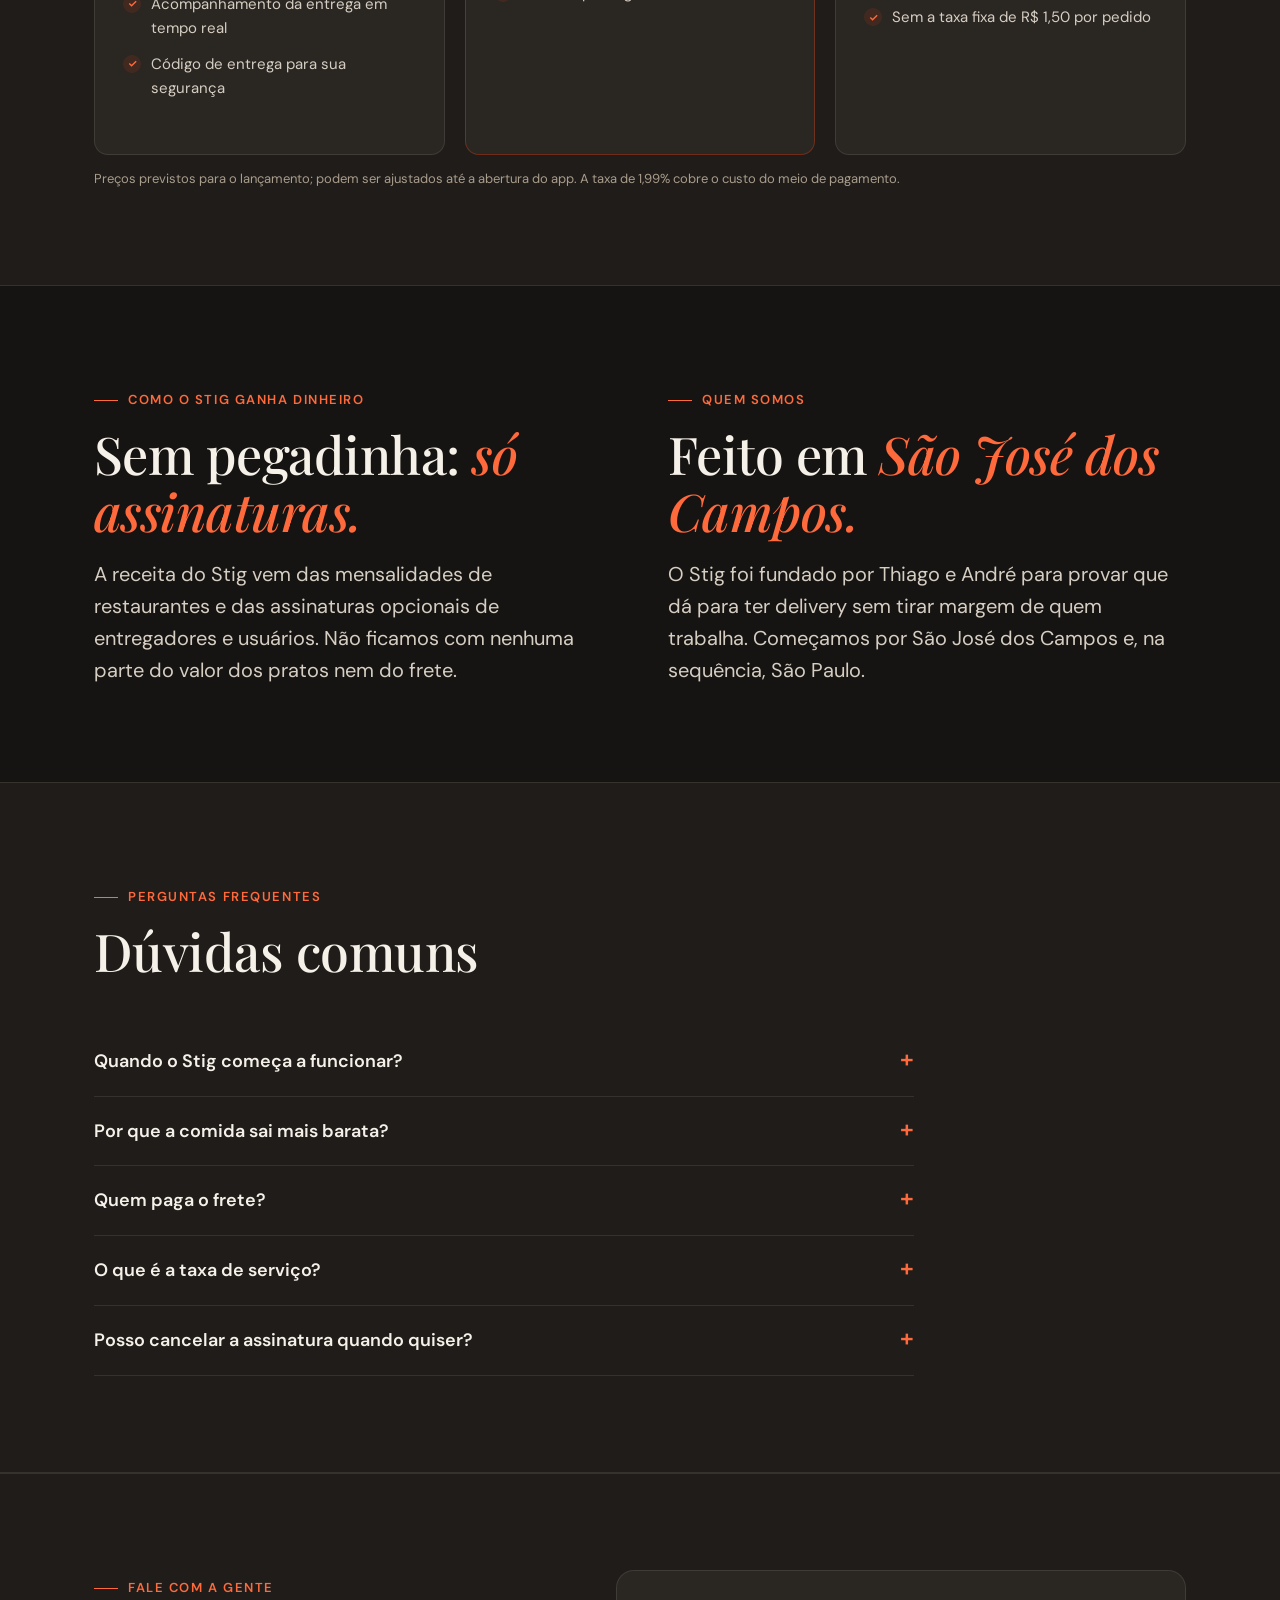
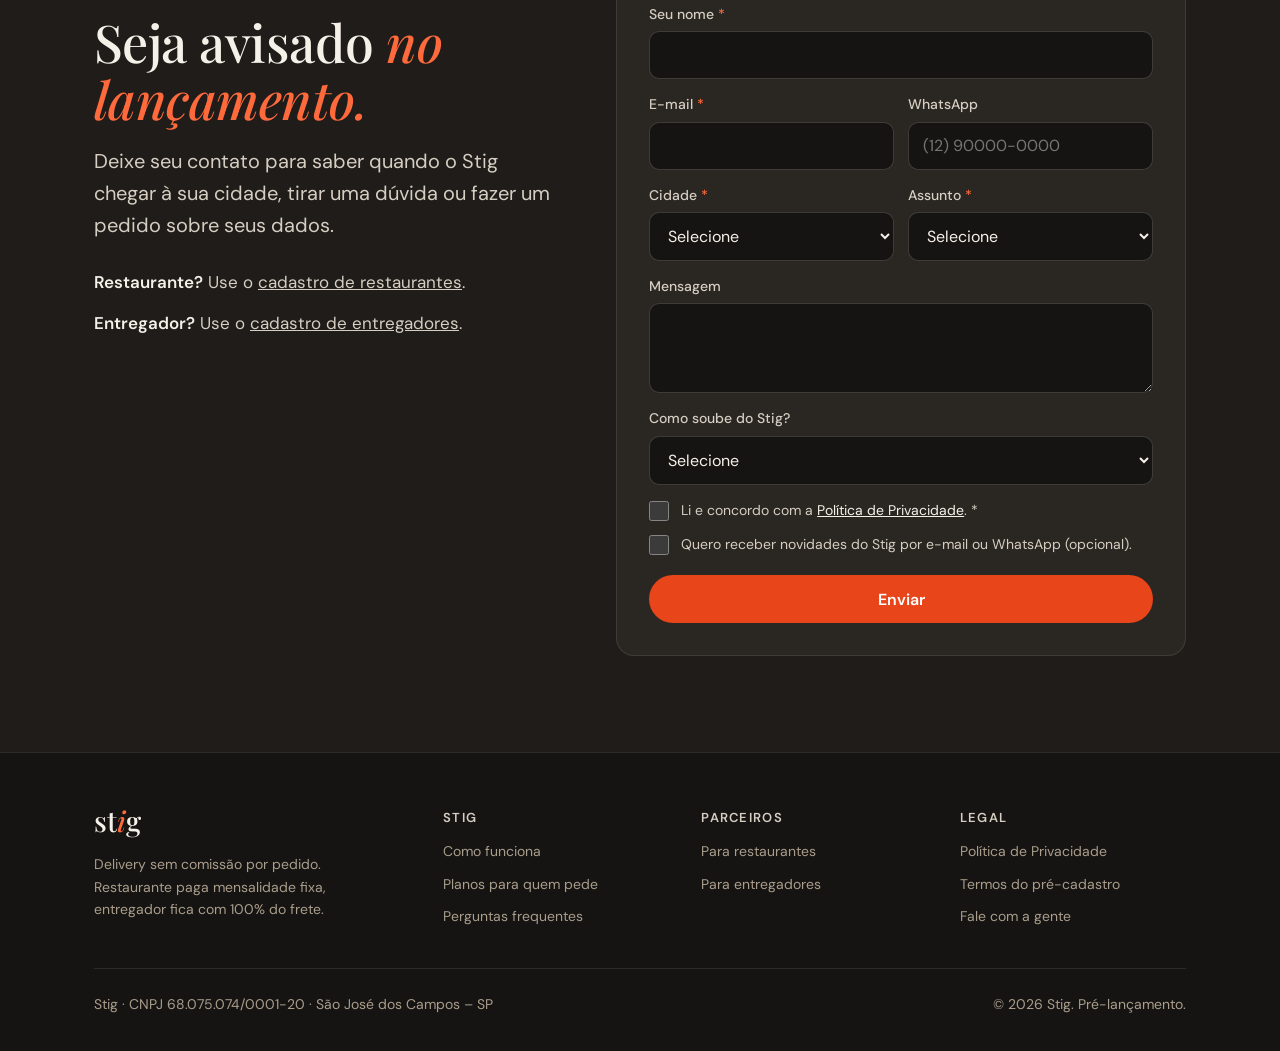
==== commit e5d9efa2: "Site: corrige lista ao lado do formulário e endereço das prévias de link Co-Authored-By: Claude Opus" ====
--- a/site/index.html
+++ b/site/index.html
@@ -5,14 +5,14 @@
 <meta name="viewport" content="width=device-width,initial-scale=1">
 <title>Stig — Delivery justo: zero comissão, 100% do frete ao entregador</title>
 <meta name="description" content="Stig é o delivery de São José dos Campos sem comissão por pedido: restaurante paga mensalidade fixa, entregador fica com 100% do frete e você paga preço de balcão.">
-<link rel="canonical" href="https://stig-site.vercel.app/">
+<link rel="canonical" href="https://stig-site-two.vercel.app/">
 <meta property="og:type" content="website">
 <meta property="og:locale" content="pt_BR">
 <meta property="og:site_name" content="Stig">
 <meta property="og:title" content="Stig — Delivery justo: zero comissão, 100% do frete ao entregador">
 <meta property="og:description" content="Stig é o delivery de São José dos Campos sem comissão por pedido: restaurante paga mensalidade fixa, entregador fica com 100% do frete e você paga preço de balcão.">
-<meta property="og:url" content="https://stig-site.vercel.app/">
-<meta property="og:image" content="https://stig-site.vercel.app/assets/og.png">
+<meta property="og:url" content="https://stig-site-two.vercel.app/">
+<meta property="og:image" content="https://stig-site-two.vercel.app/assets/og.png">
 <meta property="og:image:width" content="1200">
 <meta property="og:image:height" content="630">
 <meta name="twitter:card" content="summary_large_image">
@@ -23,7 +23,7 @@
 <link rel="preconnect" href="https://fonts.gstatic.com" crossorigin>
 <link rel="stylesheet" href="https://fonts.googleapis.com/css2?family=DM+Sans:opsz,wght@9..40,400;9..40,500;9..40,600&family=Playfair+Display:ital,wght@0,500;0,600;1,500&display=swap">
 <link rel="stylesheet" href="assets/style.css">
-<script type="application/ld+json">{"@context": "https://schema.org", "@type": "Organization", "name": "Stig", "legalName": "Stig", "taxID": "68.075.074/0001-20", "url": "https://stig-site.vercel.app", "logo": "https://stig-site.vercel.app/assets/og.png", "address": {"@type": "PostalAddress", "addressLocality": "São José dos Campos", "addressRegion": "SP", "addressCountry": "BR"}}</script>
+<script type="application/ld+json">{"@context": "https://schema.org", "@type": "Organization", "name": "Stig", "legalName": "Stig", "taxID": "68.075.074/0001-20", "url": "https://stig-site-two.vercel.app", "logo": "https://stig-site-two.vercel.app/assets/og.png", "address": {"@type": "PostalAddress", "addressLocality": "São José dos Campos", "addressRegion": "SP", "addressCountry": "BR"}}</script>
 <script defer src="/_vercel/insights/script.js" data-optional></script>
 </head>
 <body><a class="skip" href="#conteudo">Pular para o conteúdo</a>
--- a/site/assets/style.css
+++ b/site/assets/style.css
@@ -190,7 +190,7 @@
 .form.sent form{display:none}
 .form.sent .done{display:block}
 .perks{display:grid;gap:14px;margin-top:28px}
-.perks li{list-style:none;display:flex;gap:12px;color:var(--text2)}
+.perks li{list-style:none;color:var(--text2)}
 .perks li b{color:var(--text);font-weight:600}
 
 /* ---------- rodapé ---------- */
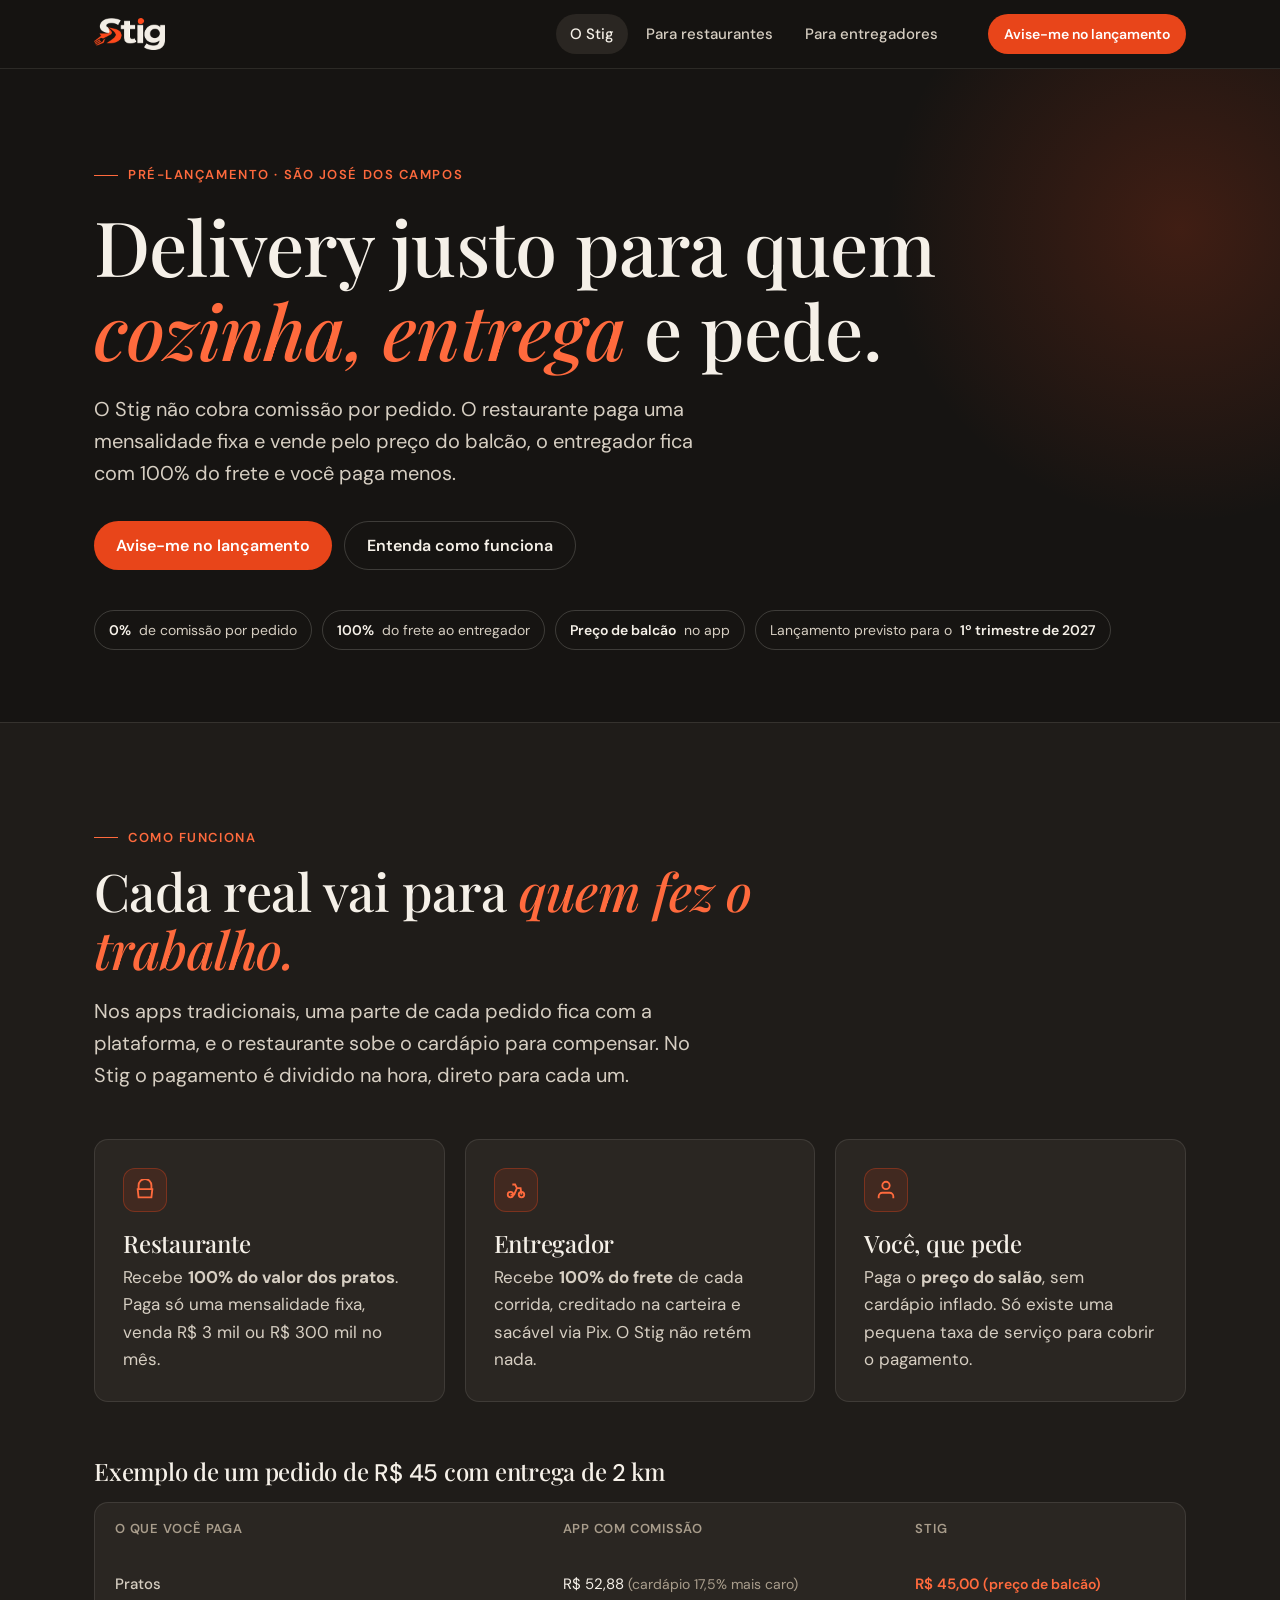
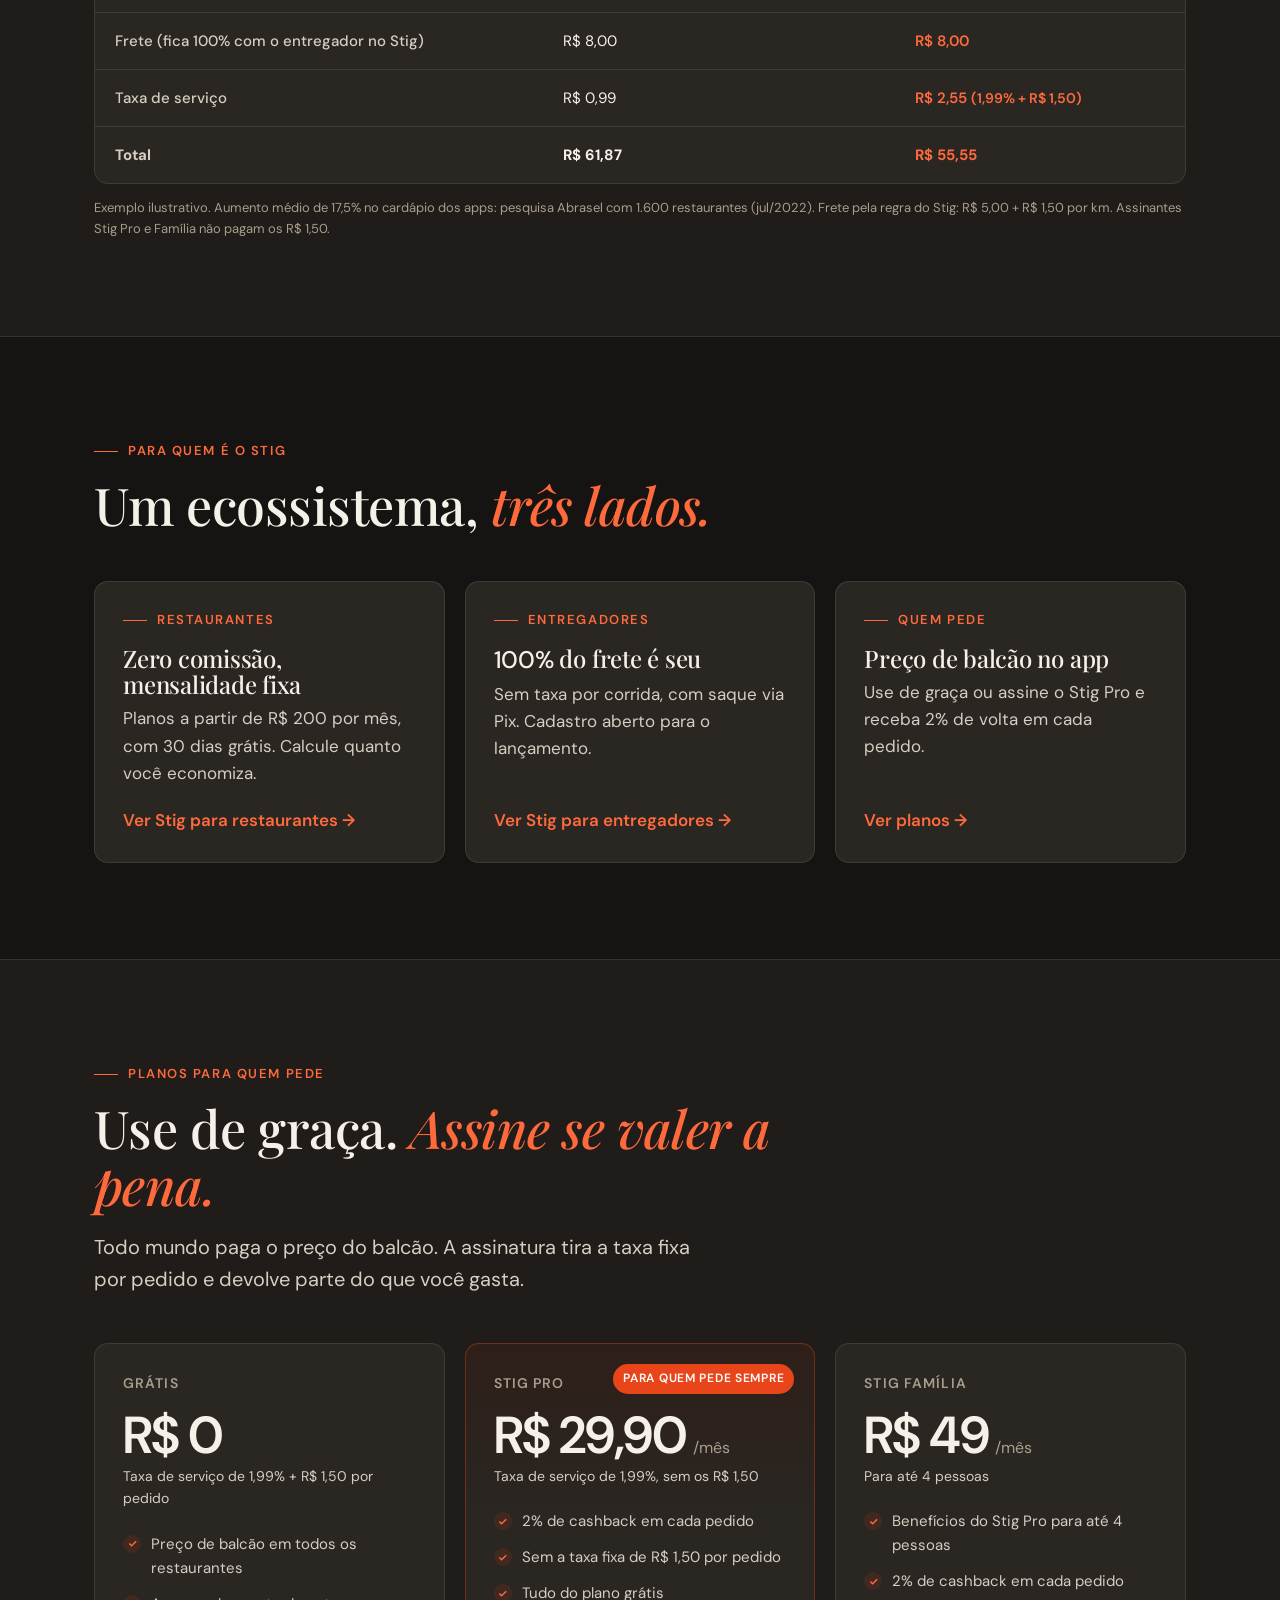
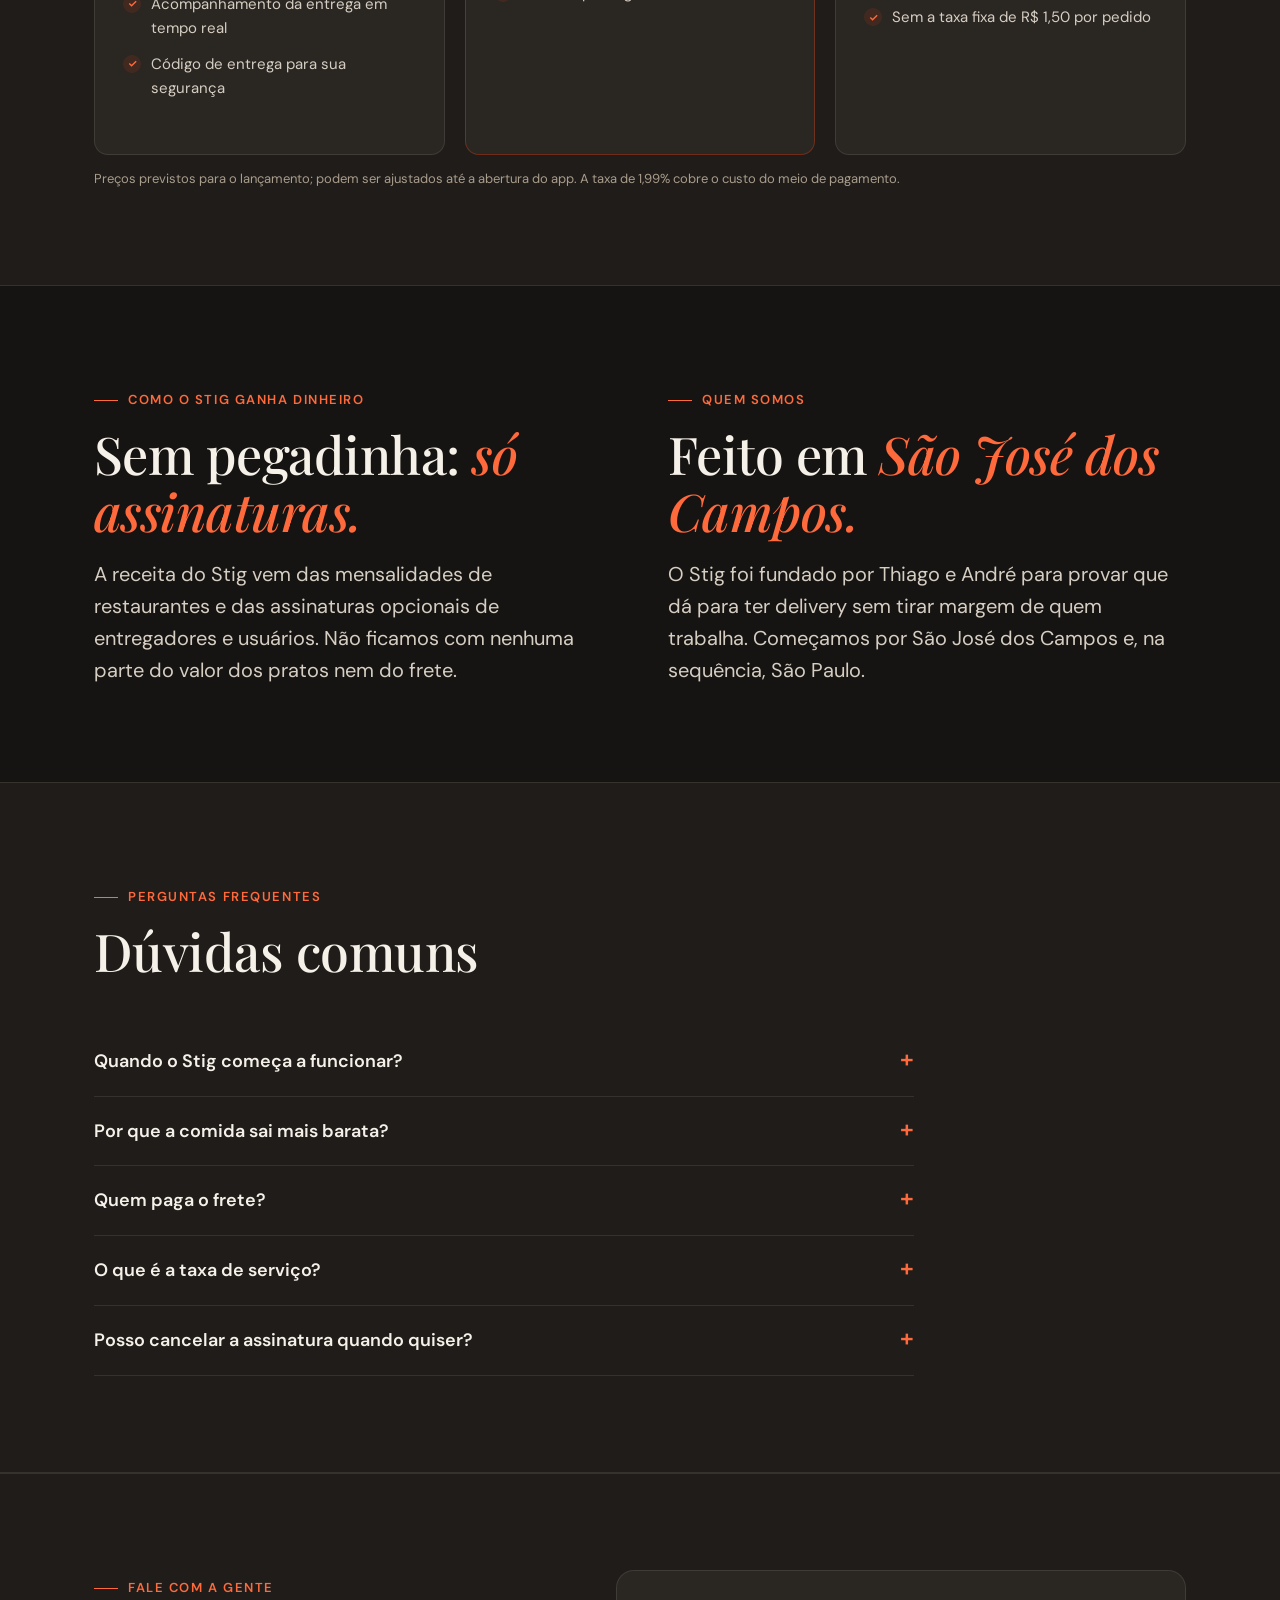
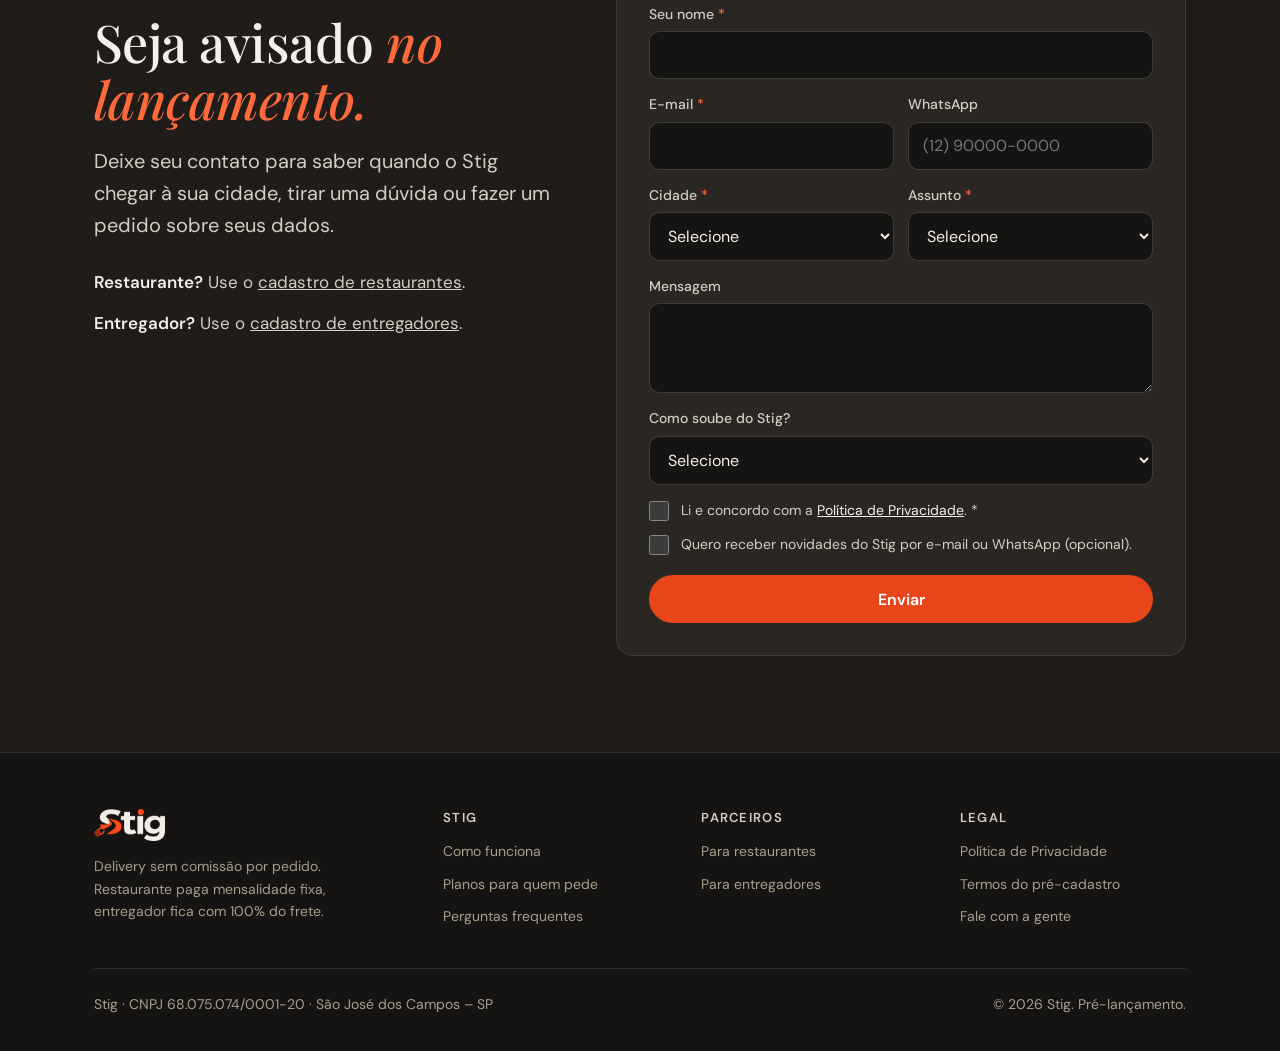
==== commit b2a049d7: "Site: aplica o logo oficial do Stig (topo, rodapé, ícones e prévia de link) Co-Authored-By: Claude O" ====
--- a/site/index.html
+++ b/site/index.html
@@ -17,18 +17,19 @@
 <meta property="og:image:height" content="630">
 <meta name="twitter:card" content="summary_large_image">
 <meta name="theme-color" content="#161412">
-<link rel="icon" href="assets/favicon.svg" type="image/svg+xml">
+<link rel="icon" href="assets/favicon-32.png" sizes="32x32" type="image/png">
+<link rel="icon" href="assets/favicon-64.png" sizes="64x64" type="image/png">
 <link rel="apple-touch-icon" href="assets/apple-touch-icon.png">
 <link rel="preconnect" href="https://fonts.googleapis.com">
 <link rel="preconnect" href="https://fonts.gstatic.com" crossorigin>
 <link rel="stylesheet" href="https://fonts.googleapis.com/css2?family=DM+Sans:opsz,wght@9..40,400;9..40,500;9..40,600&family=Playfair+Display:ital,wght@0,500;0,600;1,500&display=swap">
 <link rel="stylesheet" href="assets/style.css">
-<script type="application/ld+json">{"@context": "https://schema.org", "@type": "Organization", "name": "Stig", "legalName": "Stig", "taxID": "68.075.074/0001-20", "url": "https://stig-site-two.vercel.app", "logo": "https://stig-site-two.vercel.app/assets/og.png", "address": {"@type": "PostalAddress", "addressLocality": "São José dos Campos", "addressRegion": "SP", "addressCountry": "BR"}}</script>
+<script type="application/ld+json">{"@context": "https://schema.org", "@type": "Organization", "name": "Stig", "legalName": "Stig", "taxID": "68.075.074/0001-20", "url": "https://stig-site-two.vercel.app", "logo": "https://stig-site-two.vercel.app/assets/logo-stig.png", "address": {"@type": "PostalAddress", "addressLocality": "São José dos Campos", "addressRegion": "SP", "addressCountry": "BR"}}</script>
 <script defer src="/_vercel/insights/script.js" data-optional></script>
 </head>
 <body><a class="skip" href="#conteudo">Pular para o conteúdo</a>
 <header class="top"><div class="wrap">
-<a class="brand" href="index.html" aria-label="Stig — página inicial"><svg viewBox="0 0 92 36" role="img" aria-label="Stig"><text x="0" y="28" font-family="Playfair Display, Georgia, serif" font-size="34" font-weight="500" fill="#F5F0E8">st<tspan font-style="italic" fill="#FF6A3D">i</tspan>g</text></svg></a>
+<a class="brand" href="index.html" aria-label="Stig — página inicial"><img src="assets/logo-stig-claro.png" alt="Stig" width="71" height="32"></a>
 <button class="menu-btn" aria-expanded="false" aria-controls="nav">Menu</button>
 <nav class="nav" id="nav" aria-label="Principal"><a href="index.html" aria-current="page">O Stig</a><a href="restaurantes.html">Para restaurantes</a><a href="entregadores.html">Para entregadores</a></nav>
 <a class="btn sm" href="#cadastro">Avise-me no lançamento</a>
@@ -225,7 +226,7 @@
 </main>
 <footer><div class="wrap">
 <div class="foot">
-<div><a class="brand" href="index.html" aria-label="Stig"><svg viewBox="0 0 92 36" role="img" aria-label="Stig"><text x="0" y="28" font-family="Playfair Display, Georgia, serif" font-size="34" font-weight="500" fill="#F5F0E8">st<tspan font-style="italic" fill="#FF6A3D">i</tspan>g</text></svg></a>
+<div><a class="brand" href="index.html" aria-label="Stig"><img src="assets/logo-stig-claro.png" alt="Stig" width="71" height="32"></a>
 <p style="margin-top:14px;max-width:300px">Delivery sem comissão por pedido. Restaurante paga mensalidade fixa, entregador fica com 100% do frete.</p></div>
 <div><h4>Stig</h4><ul><li><a href="index.html#como-funciona">Como funciona</a></li><li><a href="index.html#planos-usuario">Planos para quem pede</a></li><li><a href="index.html#faq">Perguntas frequentes</a></li></ul></div>
 <div><h4>Parceiros</h4><ul><li><a href="restaurantes.html">Para restaurantes</a></li><li><a href="entregadores.html">Para entregadores</a></li></ul></div>
--- a/site/assets/style.css
+++ b/site/assets/style.css
@@ -40,7 +40,7 @@
 .top{position:sticky;top:0;z-index:50;background:rgba(22,20,18,.88);backdrop-filter:blur(12px);-webkit-backdrop-filter:blur(12px);border-bottom:1px solid var(--line)}
 .top .wrap{display:flex;align-items:center;gap:28px;height:68px}
 .brand{display:flex;align-items:center;text-decoration:none;flex-shrink:0}
-.brand svg{height:30px;width:auto}
+.brand img{height:32px;width:auto}
 .nav{display:flex;gap:4px;margin-left:auto}
 .nav a{text-decoration:none;color:var(--text2);font-size:15px;font-weight:500;padding:8px 14px;border-radius:999px}
 .nav a:hover{color:var(--text);background:var(--bg3)}
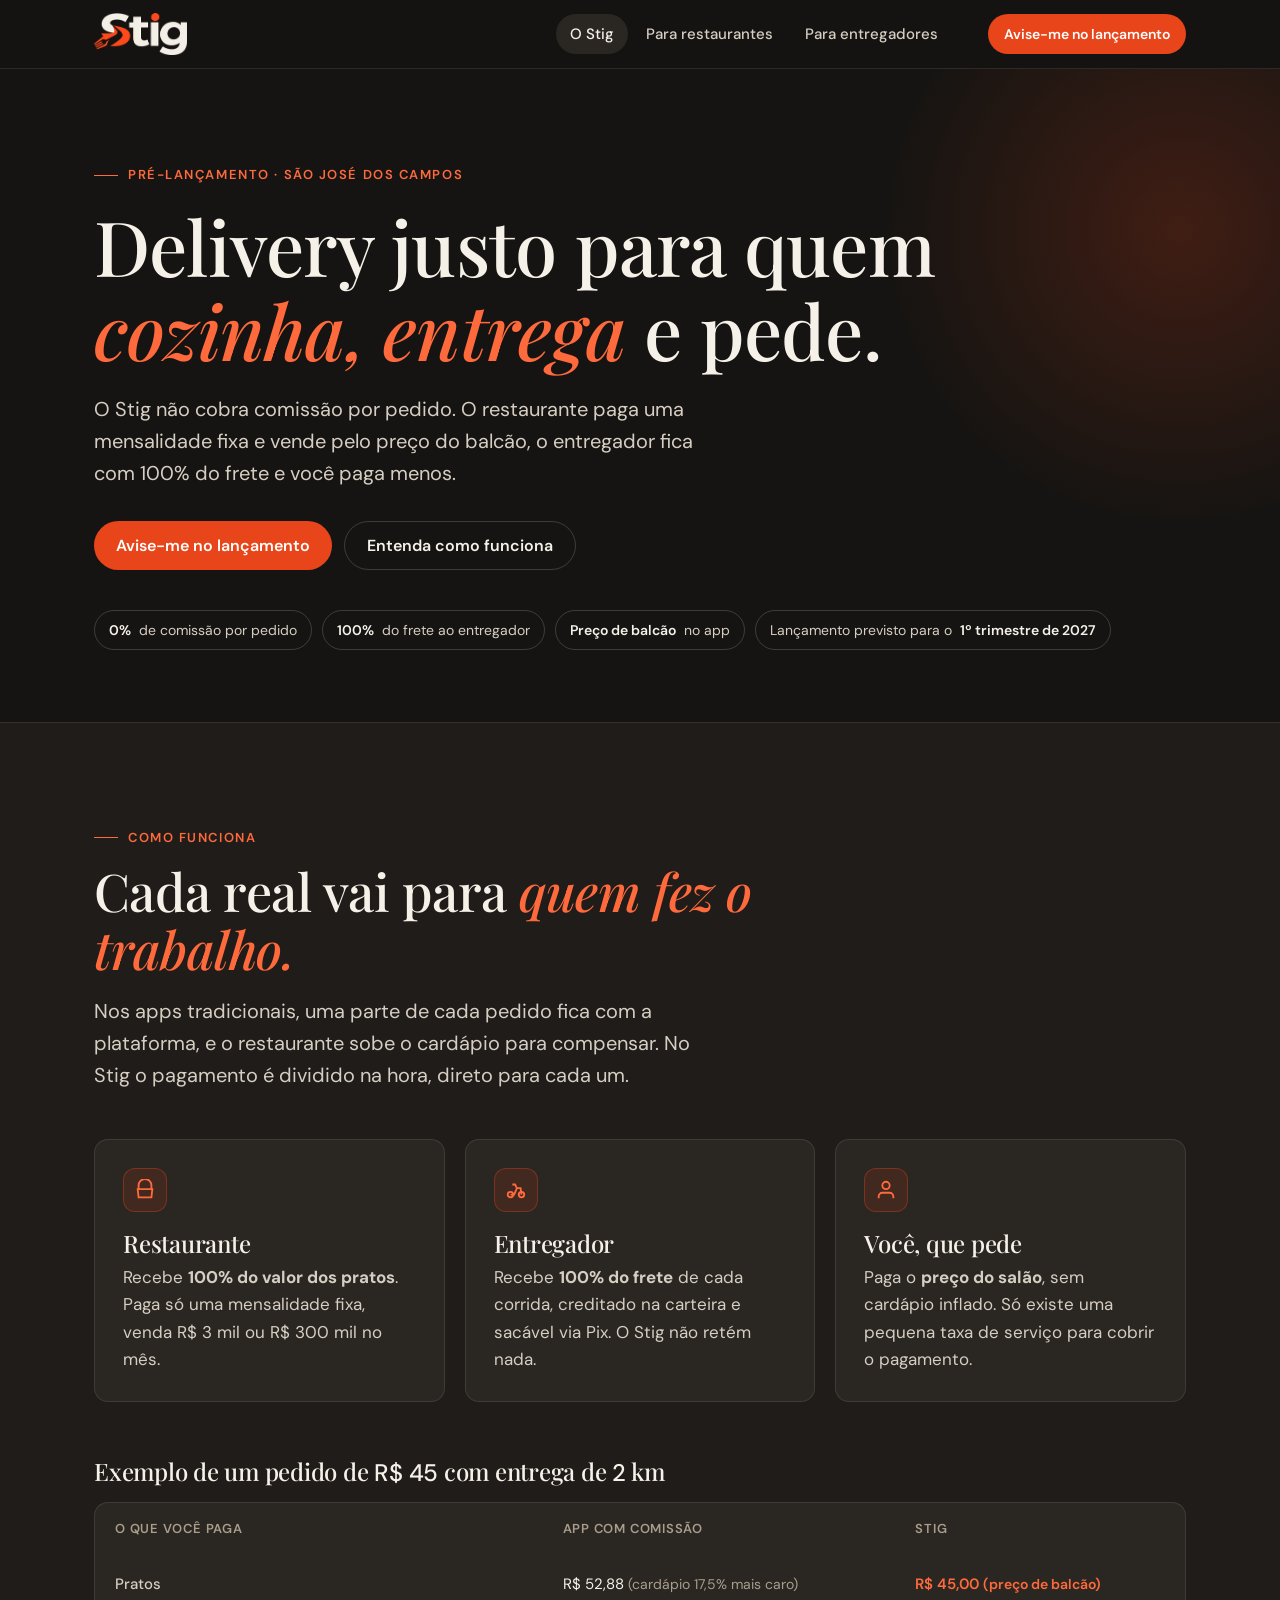
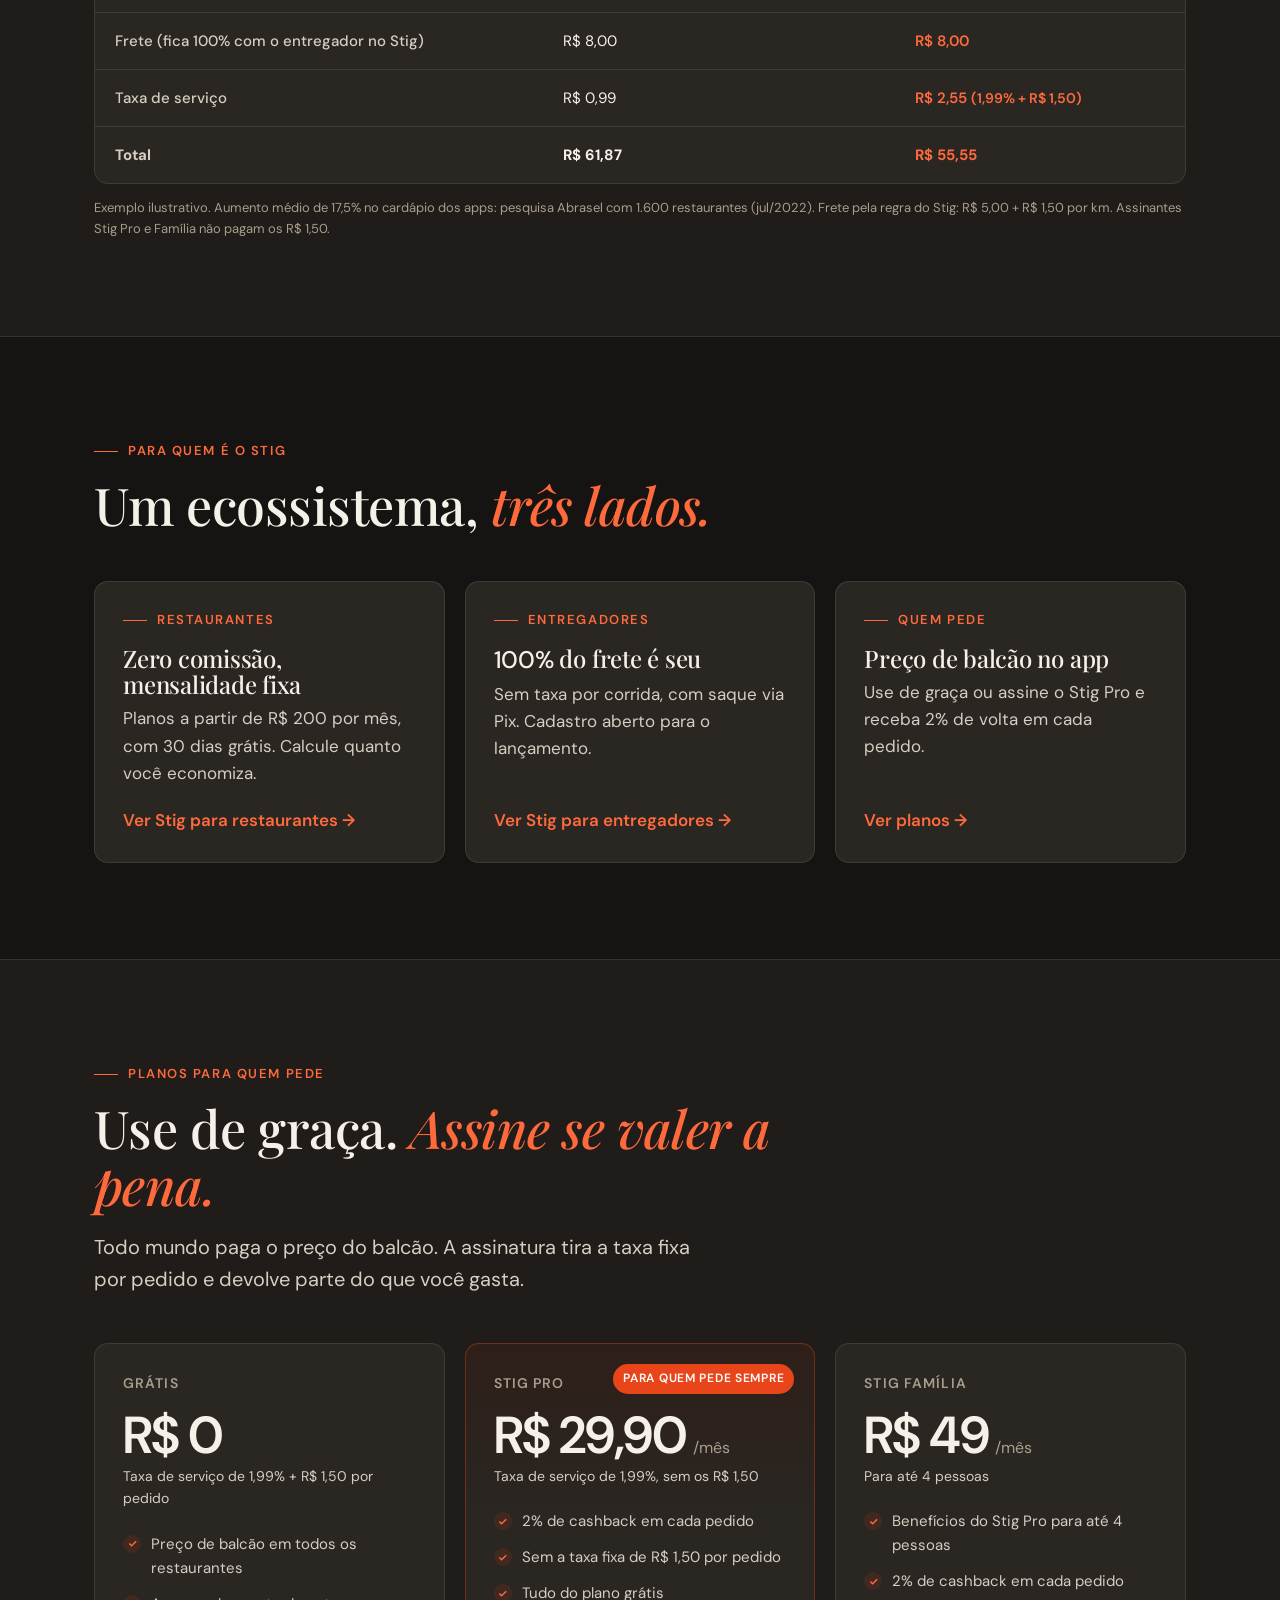
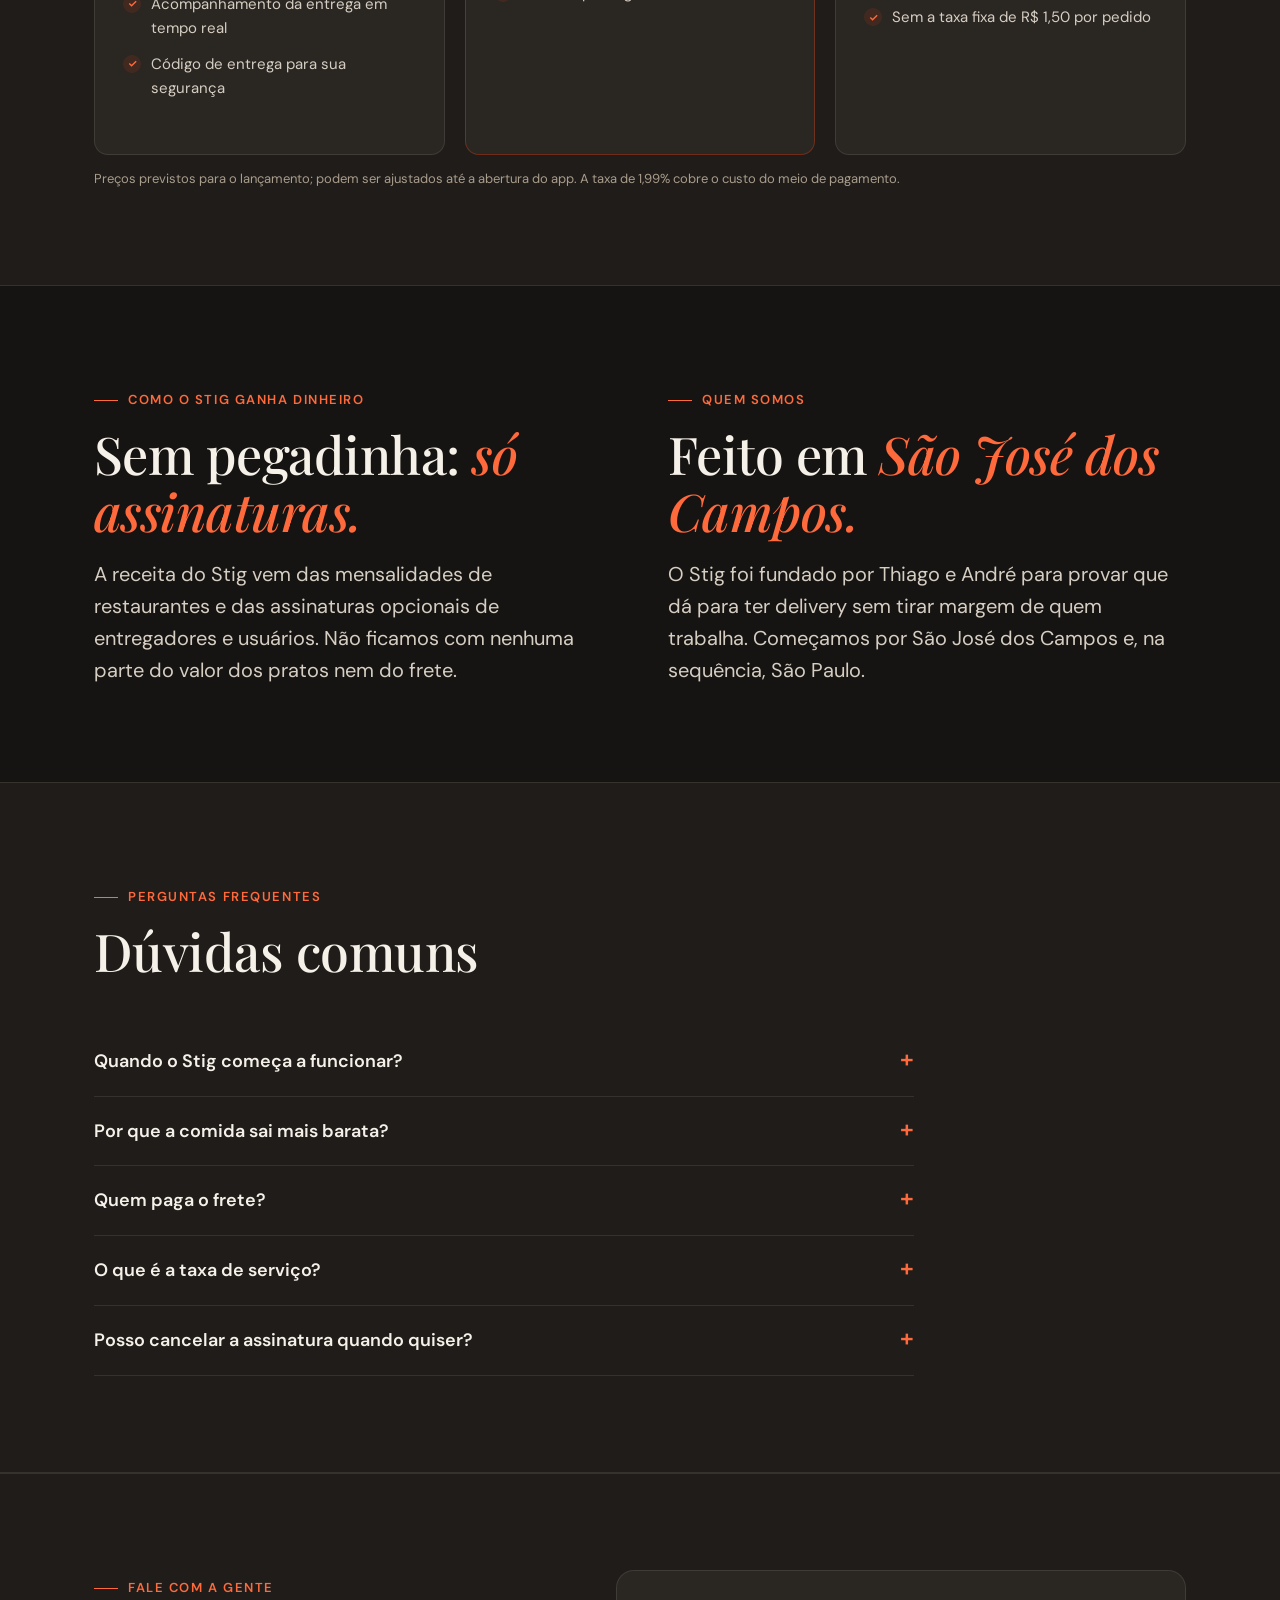
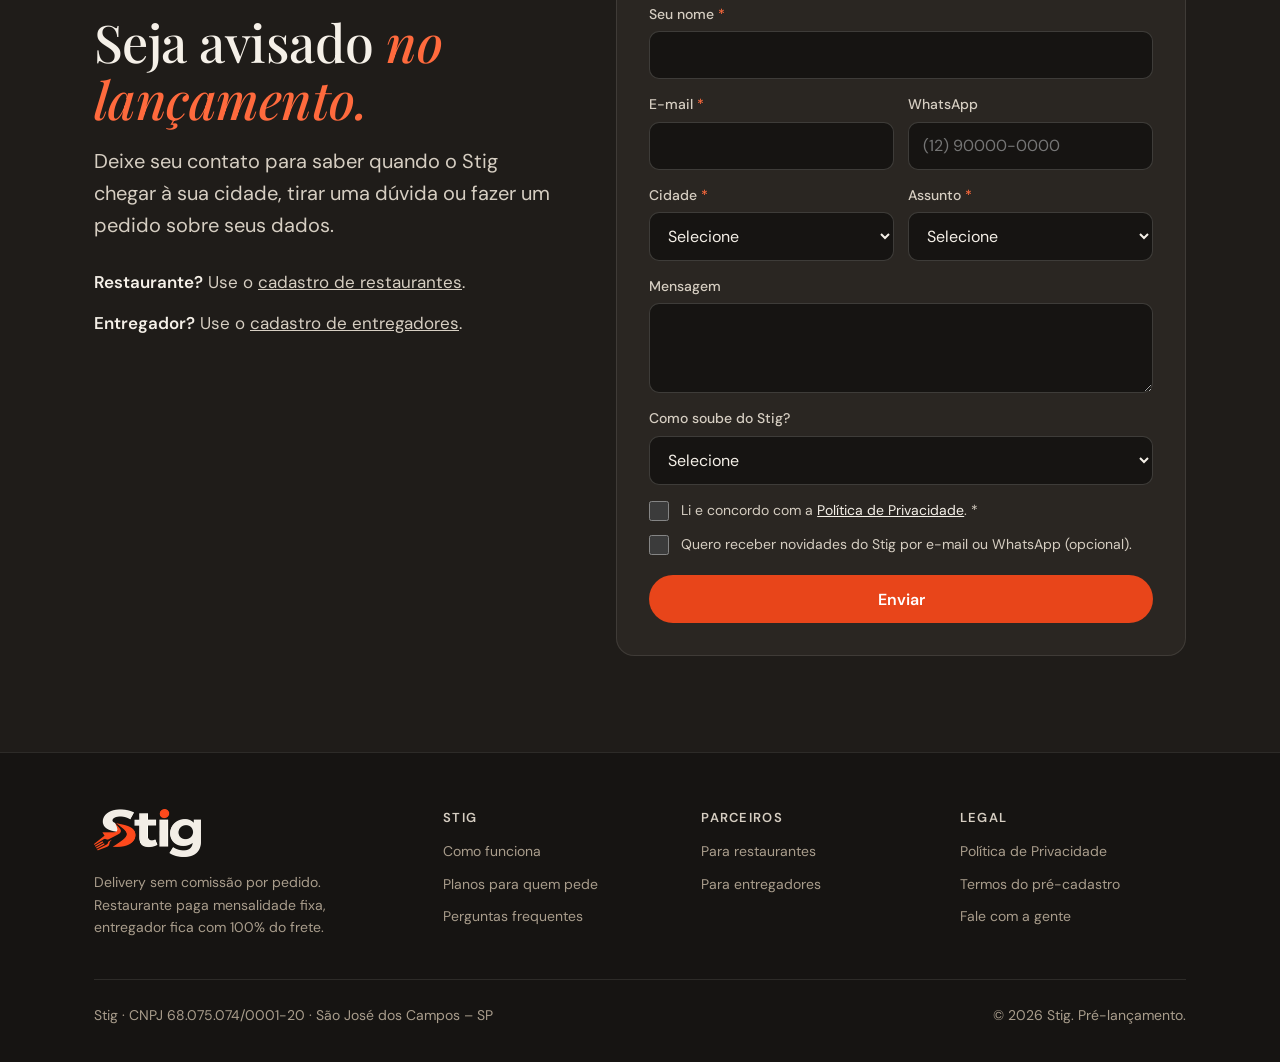
==== commit 4168ef06: "Site: logo maior no topo e no rodapé Co-Authored-By: Claude Opus 5.5 <noreply@anthropic.com> Claude-" ====
--- a/site/index.html
+++ b/site/index.html
@@ -29,7 +29,7 @@
 </head>
 <body><a class="skip" href="#conteudo">Pular para o conteúdo</a>
 <header class="top"><div class="wrap">
-<a class="brand" href="index.html" aria-label="Stig — página inicial"><img src="assets/logo-stig-claro.png" alt="Stig" width="71" height="32"></a>
+<a class="brand" href="index.html" aria-label="Stig — página inicial"><img src="assets/logo-stig-claro.png" alt="Stig" width="93" height="42"></a>
 <button class="menu-btn" aria-expanded="false" aria-controls="nav">Menu</button>
 <nav class="nav" id="nav" aria-label="Principal"><a href="index.html" aria-current="page">O Stig</a><a href="restaurantes.html">Para restaurantes</a><a href="entregadores.html">Para entregadores</a></nav>
 <a class="btn sm" href="#cadastro">Avise-me no lançamento</a>
@@ -226,7 +226,7 @@
 </main>
 <footer><div class="wrap">
 <div class="foot">
-<div><a class="brand" href="index.html" aria-label="Stig"><img src="assets/logo-stig-claro.png" alt="Stig" width="71" height="32"></a>
+<div><a class="brand" href="index.html" aria-label="Stig"><img src="assets/logo-stig-claro.png" alt="Stig" width="93" height="42"></a>
 <p style="margin-top:14px;max-width:300px">Delivery sem comissão por pedido. Restaurante paga mensalidade fixa, entregador fica com 100% do frete.</p></div>
 <div><h4>Stig</h4><ul><li><a href="index.html#como-funciona">Como funciona</a></li><li><a href="index.html#planos-usuario">Planos para quem pede</a></li><li><a href="index.html#faq">Perguntas frequentes</a></li></ul></div>
 <div><h4>Parceiros</h4><ul><li><a href="restaurantes.html">Para restaurantes</a></li><li><a href="entregadores.html">Para entregadores</a></li></ul></div>
--- a/site/assets/style.css
+++ b/site/assets/style.css
@@ -40,7 +40,8 @@
 .top{position:sticky;top:0;z-index:50;background:rgba(22,20,18,.88);backdrop-filter:blur(12px);-webkit-backdrop-filter:blur(12px);border-bottom:1px solid var(--line)}
 .top .wrap{display:flex;align-items:center;gap:28px;height:68px}
 .brand{display:flex;align-items:center;text-decoration:none;flex-shrink:0}
-.brand img{height:32px;width:auto}
+.brand img{height:42px;width:auto}
+footer .brand img{height:48px}
 .nav{display:flex;gap:4px;margin-left:auto}
 .nav a{text-decoration:none;color:var(--text2);font-size:15px;font-weight:500;padding:8px 14px;border-radius:999px}
 .nav a:hover{color:var(--text);background:var(--bg3)}
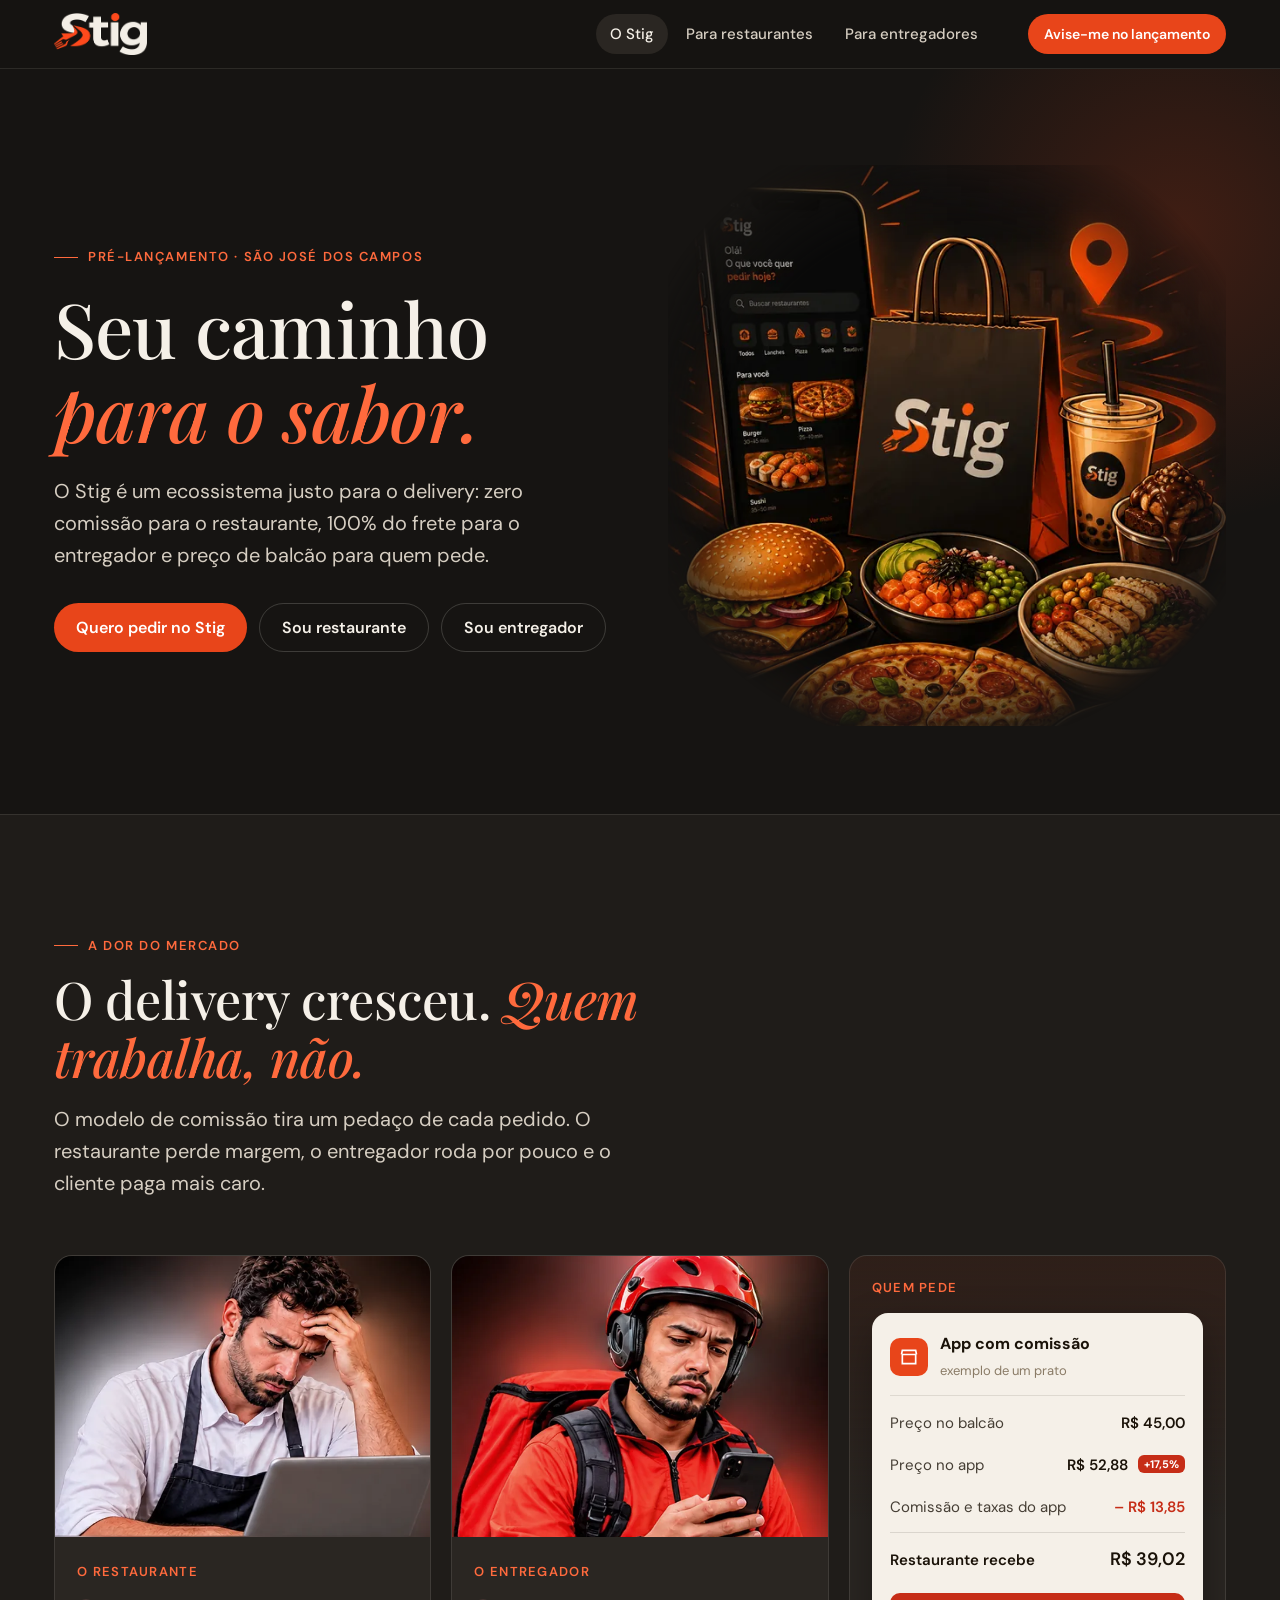
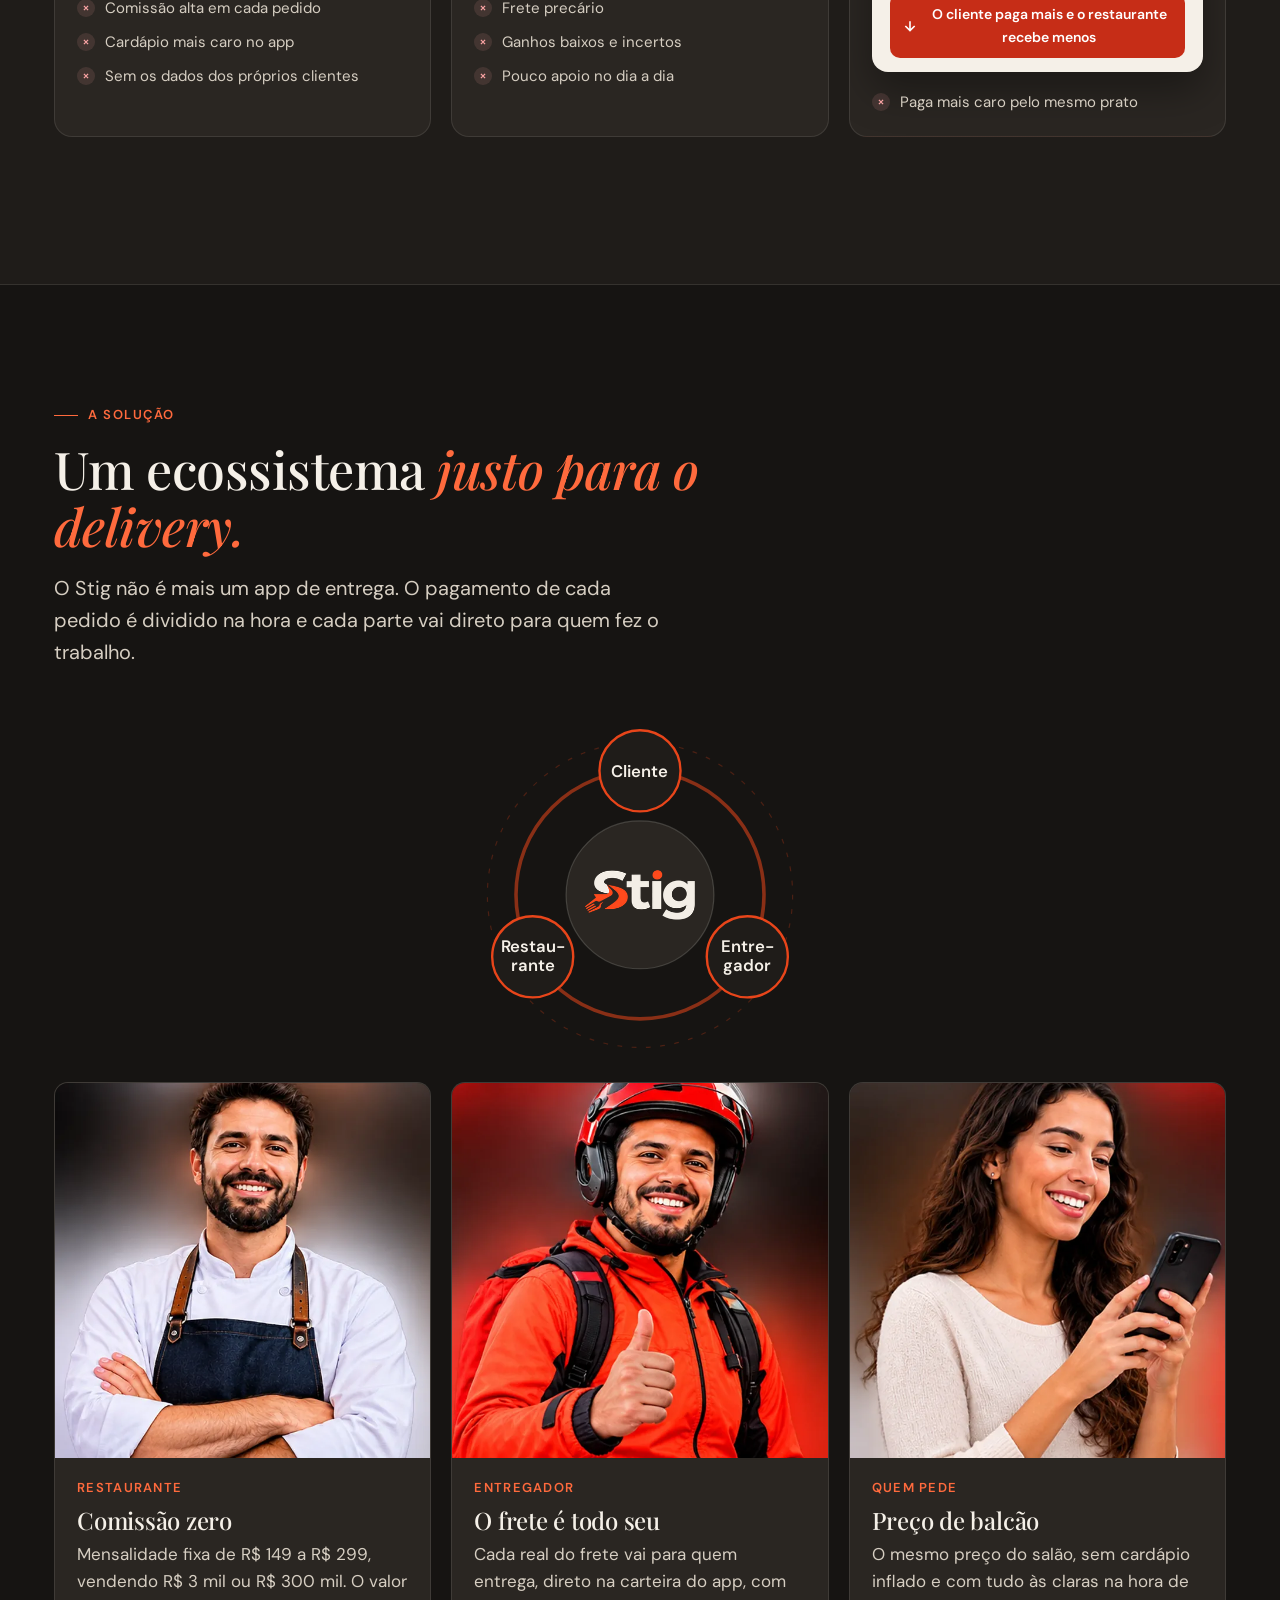
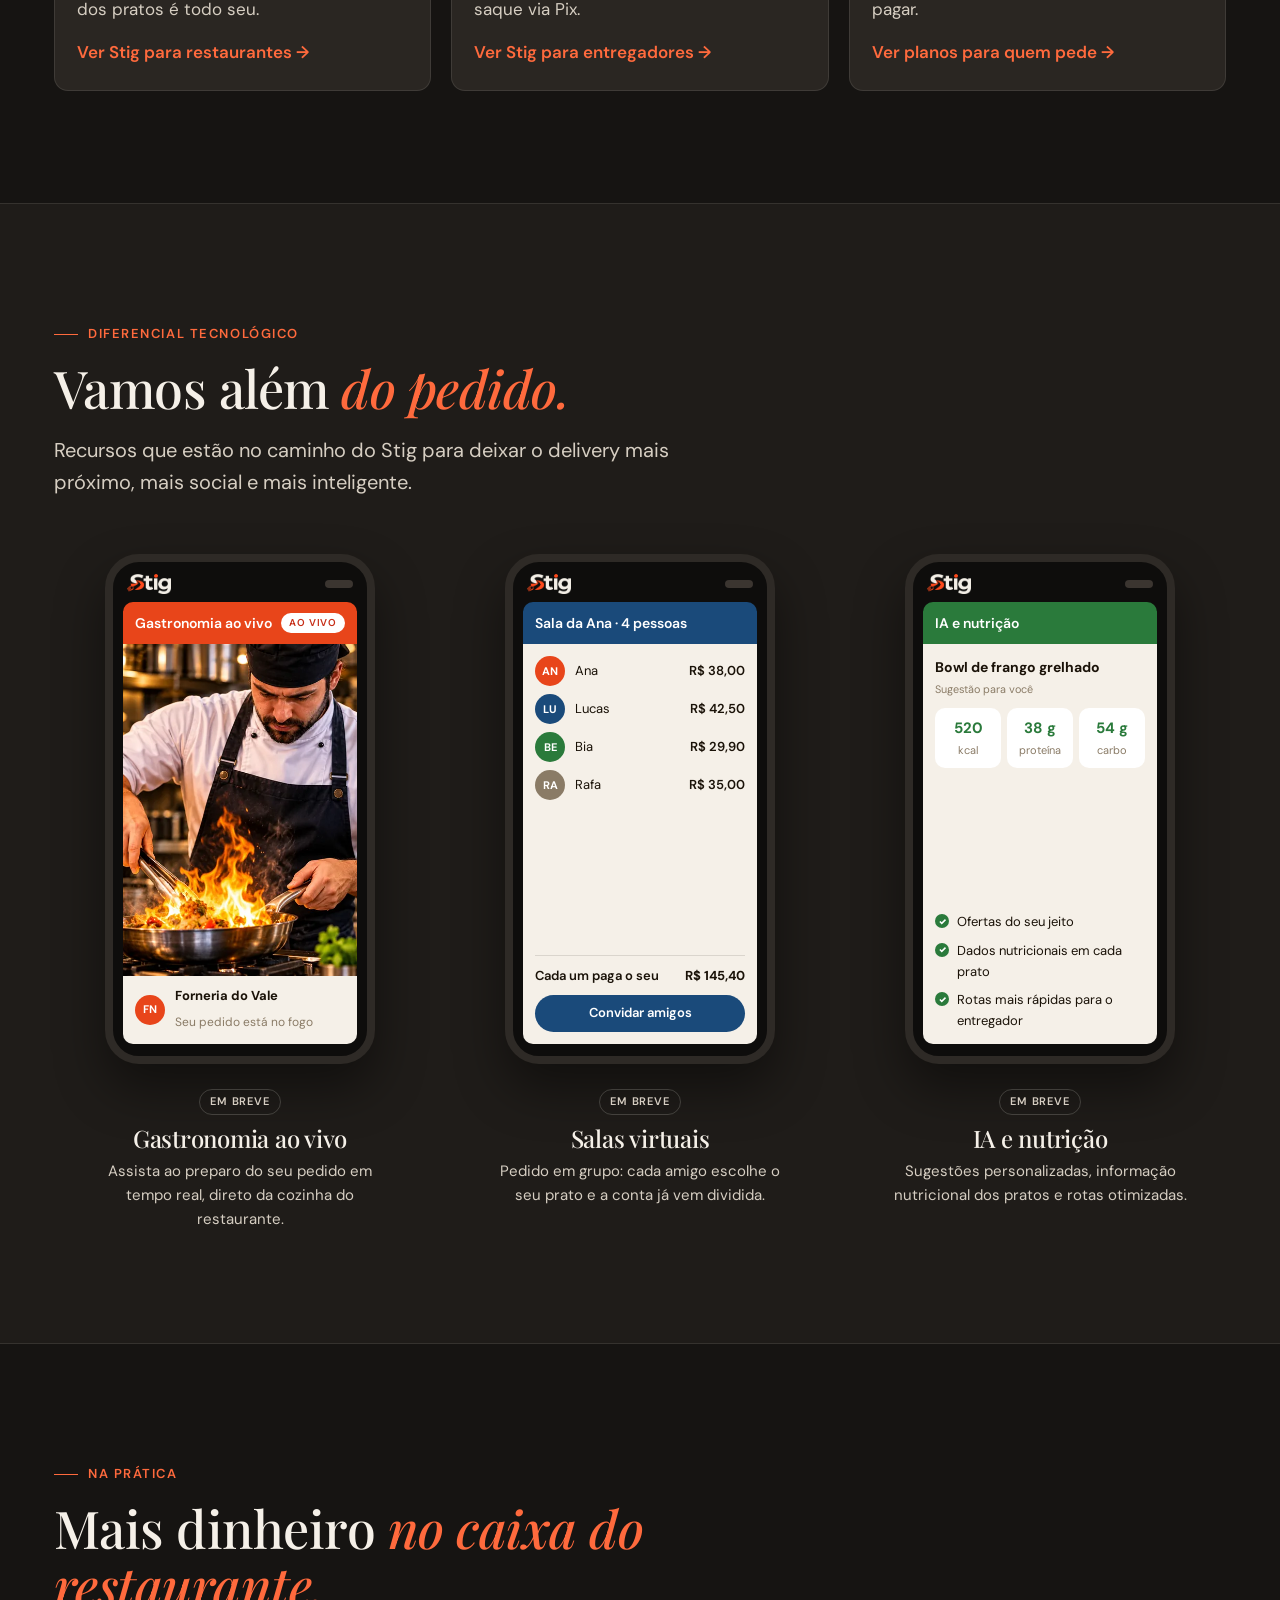
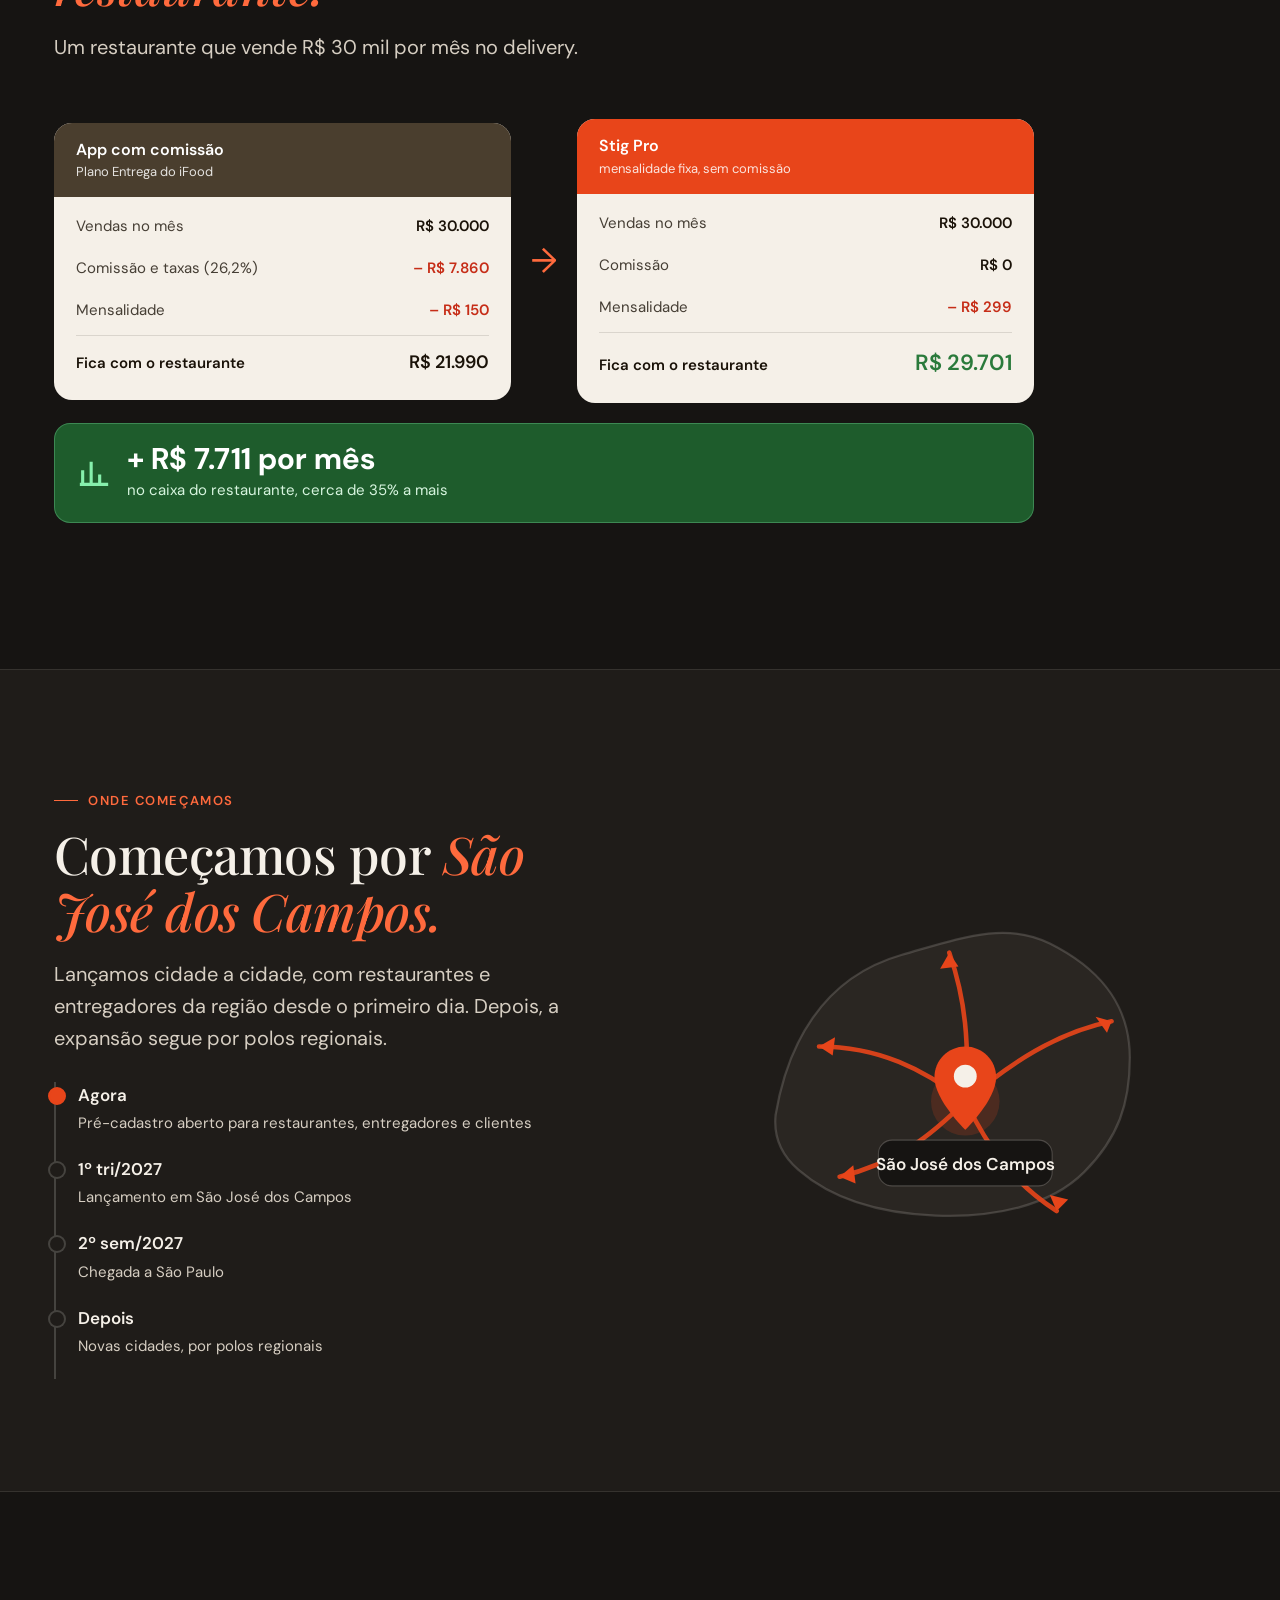
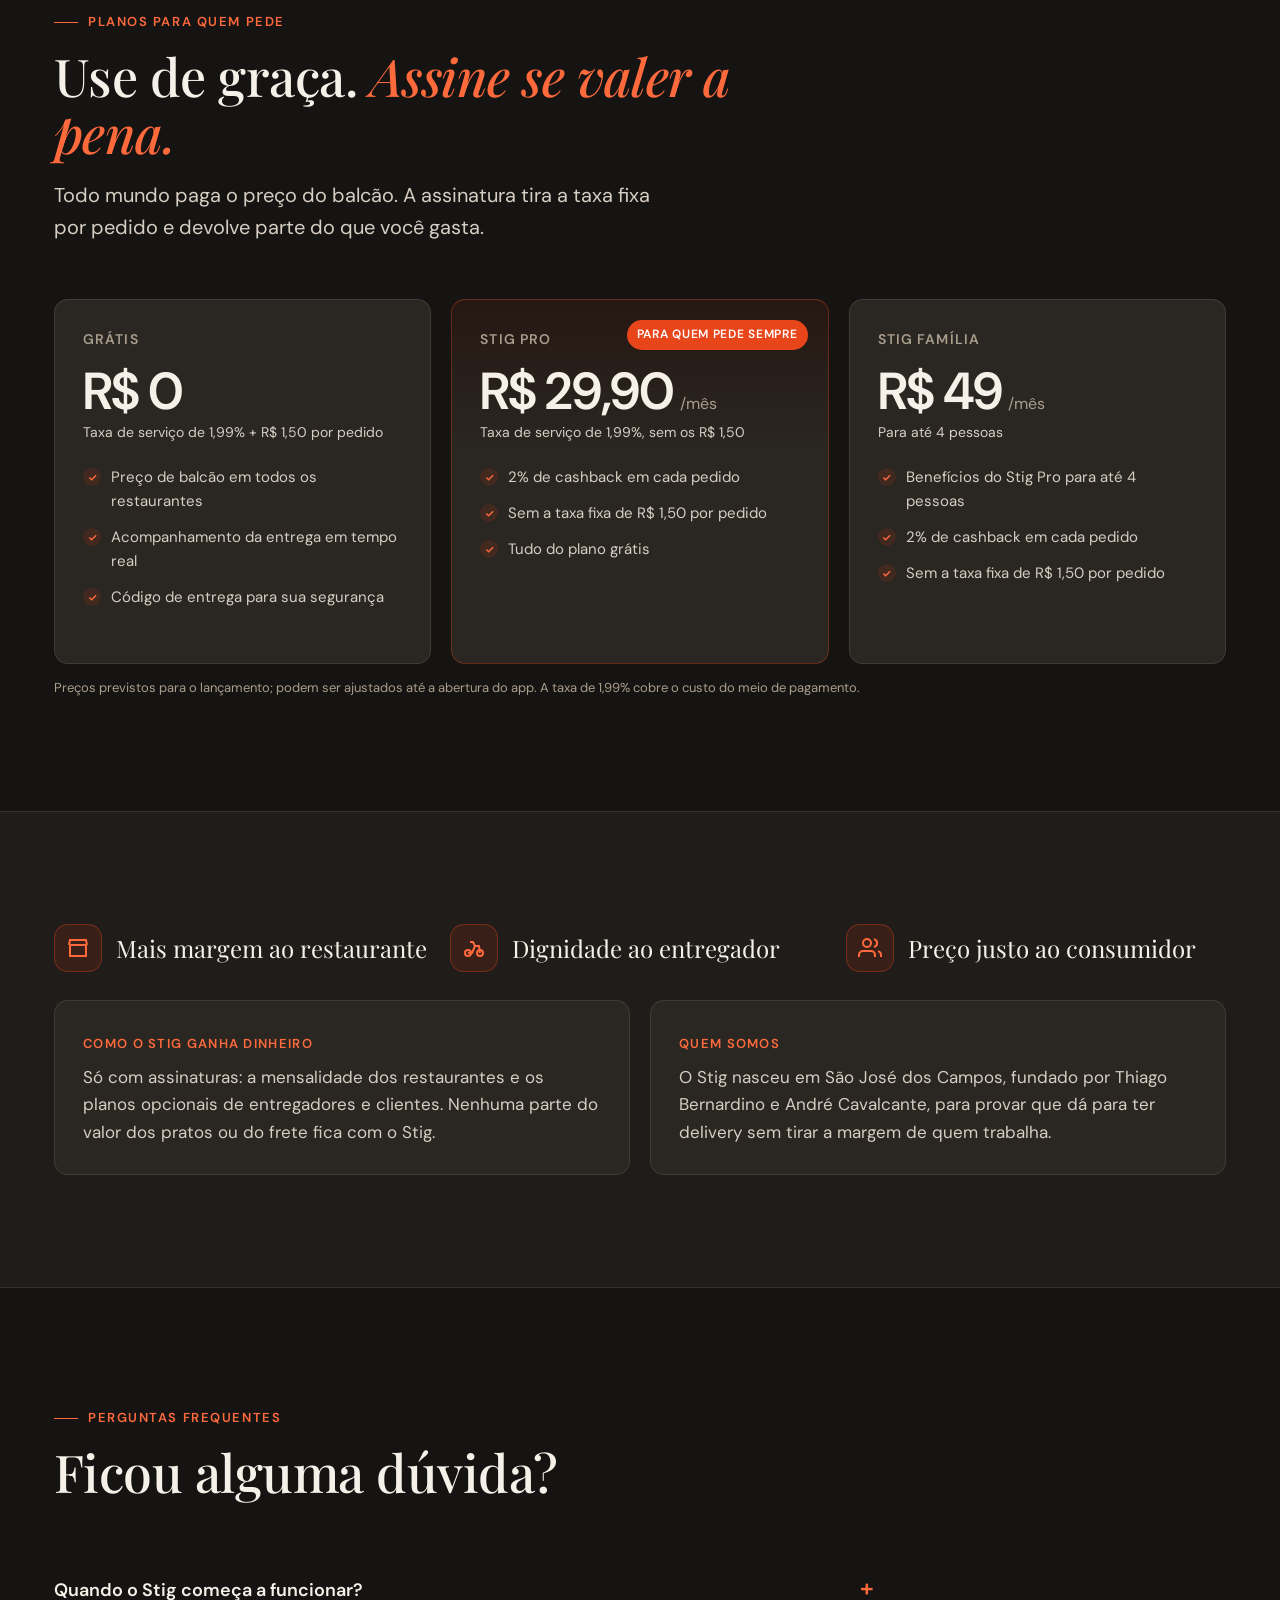
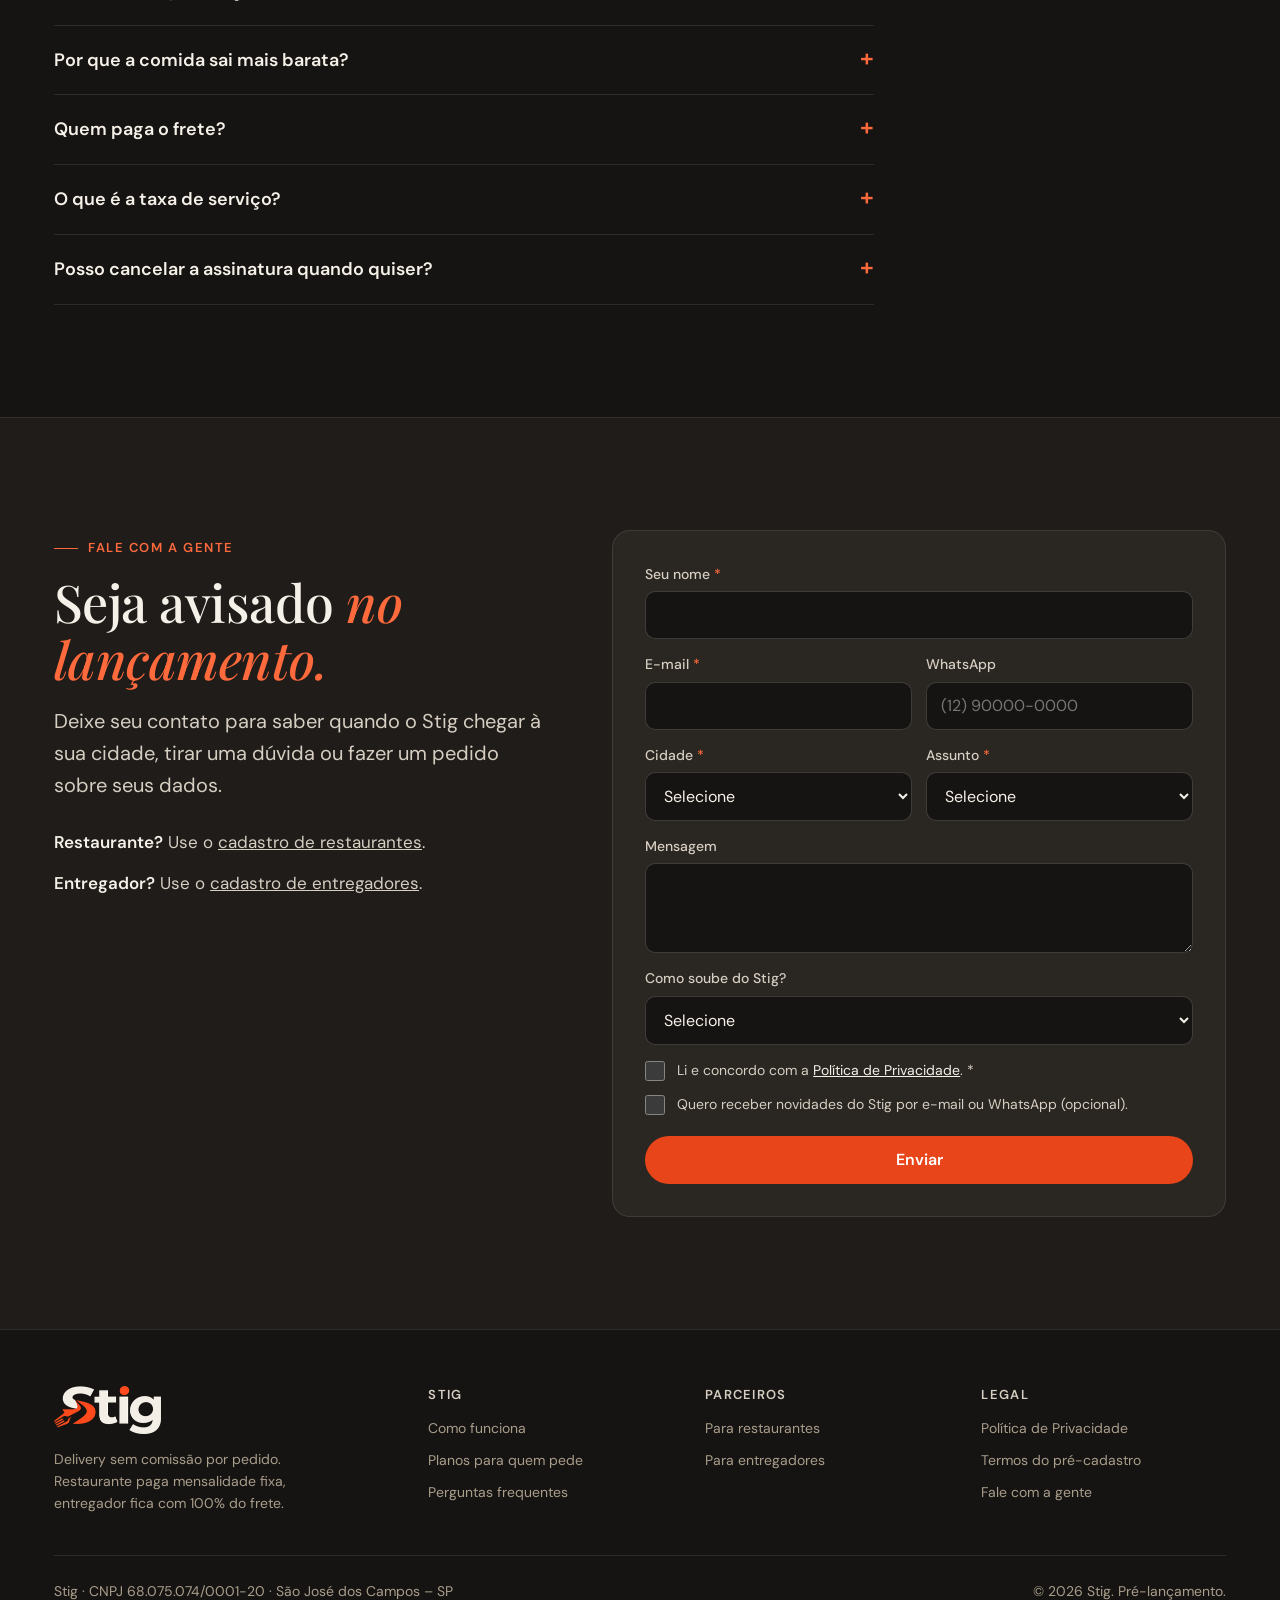
==== commit ed4c40d5: "Site em storytelling: dor, solução, diferenciais, resultado e expansão; preços R$ 149/299 (prévia) C" ====
--- a/site/index.html
+++ b/site/index.html
@@ -3,13 +3,13 @@
 <head>
 <meta charset="utf-8">
 <meta name="viewport" content="width=device-width,initial-scale=1">
-<title>Stig — Delivery justo: zero comissão, 100% do frete ao entregador</title>
+<title>Stig — Seu caminho para o sabor. Delivery sem comissão</title>
 <meta name="description" content="Stig é o delivery de São José dos Campos sem comissão por pedido: restaurante paga mensalidade fixa, entregador fica com 100% do frete e você paga preço de balcão.">
 <link rel="canonical" href="https://stig-site-two.vercel.app/">
 <meta property="og:type" content="website">
 <meta property="og:locale" content="pt_BR">
 <meta property="og:site_name" content="Stig">
-<meta property="og:title" content="Stig — Delivery justo: zero comissão, 100% do frete ao entregador">
+<meta property="og:title" content="Stig — Seu caminho para o sabor. Delivery sem comissão">
 <meta property="og:description" content="Stig é o delivery de São José dos Campos sem comissão por pedido: restaurante paga mensalidade fixa, entregador fica com 100% do frete e você paga preço de balcão.">
 <meta property="og:url" content="https://stig-site-two.vercel.app/">
 <meta property="og:image" content="https://stig-site-two.vercel.app/assets/og.png">
@@ -36,102 +36,232 @@
 </div></header>
 <main id="conteudo">
 <section class="hero">
-  <div class="wrap">
-    <span class="eyebrow">Pré-lançamento · São José dos Campos</span>
-    <h1>Delivery justo para quem <em>cozinha, entrega</em> e pede.</h1>
-    <p class="lead">O Stig não cobra comissão por pedido. O restaurante paga uma mensalidade fixa e vende pelo preço do balcão, o entregador fica com 100% do frete e você paga menos.</p>
-    <div class="cta">
-      <a class="btn" href="#cadastro">Avise-me no lançamento</a>
-      <a class="btn ghost" href="#como-funciona">Entenda como funciona</a>
-    </div>
-    <div class="badges" aria-label="Destaques">
-      <span class="badge"><b class="num">0%</b> de comissão por pedido</span>
-      <span class="badge"><b class="num">100%</b> do frete ao entregador</span>
-      <span class="badge"><b>Preço de balcão</b> no app</span>
-      <span class="badge">Lançamento previsto para o <b>1º trimestre de 2027</b></span>
-    </div>
-  </div>
-</section>
-
-<section class="alt" id="como-funciona">
-  <div class="wrap">
-    <div class="sec-head">
-      <span class="eyebrow">Como funciona</span>
-      <h2>Cada real vai para <em>quem fez o trabalho.</em></h2>
-      <p class="lead">Nos apps tradicionais, uma parte de cada pedido fica com a plataforma, e o restaurante sobe o cardápio para compensar. No Stig o pagamento é dividido na hora, direto para cada um.</p>
-    </div>
-    <div class="grid g3">
-      <div class="card">
-        <div class="ic" aria-hidden="true"><svg viewBox="0 0 24 24" fill="none" stroke="currentColor" stroke-width="2"><path d="M3 11h18M5 11V7a7 7 0 0 1 14 0v4M4 11l1 9h14l1-9"/></svg></div>
-        <h3>Restaurante</h3>
-        <p>Recebe <b>100% do valor dos pratos</b>. Paga só uma mensalidade fixa, venda R$ 3 mil ou R$ 300 mil no mês.</p>
-      </div>
-      <div class="card">
-        <div class="ic" aria-hidden="true"><svg viewBox="0 0 24 24" fill="none" stroke="currentColor" stroke-width="2"><circle cx="6" cy="17" r="3"/><circle cx="18" cy="17" r="3"/><path d="M6 17h4l3-7h4l1 7M13 10l-2-4H8"/></svg></div>
-        <h3>Entregador</h3>
-        <p>Recebe <b>100% do frete</b> de cada corrida, creditado na carteira e sacável via Pix. O Stig não retém nada.</p>
-      </div>
-      <div class="card">
-        <div class="ic" aria-hidden="true"><svg viewBox="0 0 24 24" fill="none" stroke="currentColor" stroke-width="2"><path d="M20 21v-2a4 4 0 0 0-4-4H8a4 4 0 0 0-4 4v2"/><circle cx="12" cy="7" r="4"/></svg></div>
-        <h3>Você, que pede</h3>
-        <p>Paga o <b>preço do salão</b>, sem cardápio inflado. Só existe uma pequena taxa de serviço para cobrir o pagamento.</p>
-      </div>
-    </div>
-
-    <h3 style="margin:56px 0 16px">Exemplo de um pedido de <span class="num">R$ 45</span> com entrega de <span class="num">2</span> km</h3>
-    <div class="tbl-wrap">
-      <table>
-        <caption class="hp">Comparação ilustrativa do valor pago pelo cliente</caption>
-        <thead><tr><th scope="col">O que você paga</th><th scope="col">App com comissão</th><th scope="col">Stig</th></tr></thead>
-        <tbody>
-          <tr><th scope="row">Pratos</th><td class="num">R$ 52,88 <span class="muted small">(cardápio 17,5% mais caro)</span></td><td class="num stig">R$ 45,00 <span class="small">(preço de balcão)</span></td></tr>
-          <tr><th scope="row">Frete (fica 100% com o entregador no Stig)</th><td class="num">R$ 8,00</td><td class="num stig">R$ 8,00</td></tr>
-          <tr><th scope="row">Taxa de serviço</th><td class="num">R$ 0,99</td><td class="num stig">R$ 2,55 <span class="small">(1,99% + R$ 1,50)</span></td></tr>
-          <tr><th scope="row"><b>Total</b></th><td class="num"><b>R$ 61,87</b></td><td class="num stig"><b>R$ 55,55</b></td></tr>
-        </tbody>
-      </table>
-    </div>
-    <p class="src">Exemplo ilustrativo. Aumento médio de 17,5% no cardápio dos apps: pesquisa Abrasel com 1.600 restaurantes (jul/2022). Frete pela regra do Stig: R$ 5,00 + R$ 1,50 por km. Assinantes Stig Pro e Família não pagam os R$ 1,50.</p>
-  </div>
-</section>
-
-<section>
-  <div class="wrap">
-    <div class="sec-head">
-      <span class="eyebrow">Para quem é o Stig</span>
-      <h2>Um ecossistema, <em>três lados.</em></h2>
-    </div>
-    <div class="grid g3">
-      <a class="card aud" href="restaurantes.html">
-        <span class="eyebrow">Restaurantes</span>
-        <h3 style="margin-top:14px">Zero comissão, mensalidade fixa</h3>
-        <p>Planos a partir de <span class="num">R$ 200</span> por mês, com 30 dias grátis. Calcule quanto você economiza.</p>
-        <span class="go">Ver Stig para restaurantes →</span>
+  <div class="wrap hero-split">
+    <div>
+      <span class="eyebrow">Pré-lançamento · São José dos Campos</span>
+      <h1>Seu caminho <em>para o sabor.</em></h1>
+      <p class="lead">O Stig é um ecossistema justo para o delivery: zero comissão para o restaurante, 100% do frete para o entregador e preço de balcão para quem pede.</p>
+      <div class="cta">
+        <a class="btn" href="#cadastro">Quero pedir no Stig</a>
+        <a class="btn ghost" href="restaurantes.html">Sou restaurante</a>
+        <a class="btn ghost" href="entregadores.html">Sou entregador</a>
+      </div>
+    </div>
+    <picture class="hero-art hero-art-wide">
+      <source type="image/webp" srcset="assets/restaurante-640.webp 640w, assets/restaurante.webp 1024w" sizes="(max-width:960px) 92vw, 600px">
+      <img src="assets/restaurante.jpg" alt="Ilustração do app Stig no celular ao lado de uma sacola do Stig, hambúrguer, poke, pizza e bebida" width="1024" height="1030" fetchpriority="high">
+    </picture>
+  </div>
+</section>
+
+<section class="alt" id="a-dor">
+  <div class="wrap">
+    <div class="sec-head rv">
+      <span class="eyebrow">A dor do mercado</span>
+      <h2>O delivery cresceu. <em>Quem trabalha, não.</em></h2>
+      <p class="lead">O modelo de comissão tira um pedaço de cada pedido. O restaurante perde margem, o entregador roda por pouco e o cliente paga mais caro.</p>
+    </div>
+    <div class="pain-grid">
+      <article class="pain rv">
+        <picture><source type="image/webp" srcset="assets/dor-restaurante.webp"><img src="assets/dor-restaurante.webp" alt="Dono de restaurante preocupado olhando o notebook" width="640" height="454" loading="lazy"></picture>
+        <div class="pain-body">
+          <span class="who">O restaurante</span>
+          <ul class="xlist"><li>Comissão alta em cada pedido</li><li>Cardápio mais caro no app</li><li>Sem os dados dos próprios clientes</li></ul>
+        </div>
+      </article>
+      <article class="pain rv">
+        <picture><source type="image/webp" srcset="assets/dor-entregador.webp"><img src="assets/dor-entregador.webp" alt="Entregador preocupado olhando o celular" width="640" height="614" loading="lazy"></picture>
+        <div class="pain-body">
+          <span class="who">O entregador</span>
+          <ul class="xlist"><li>Frete precário</li><li>Ganhos baixos e incertos</li><li>Pouco apoio no dia a dia</li></ul>
+        </div>
+      </article>
+      <article class="pain receipt-wrap rv">
+        <span class="who">Quem pede</span>
+        <div class="receipt" aria-label="Exemplo de um prato de R$ 45 vendido por app com comissão">
+          <div class="r-head"><span class="r-ic" aria-hidden="true"><svg viewBox="0 0 24 24" fill="none" stroke="currentColor" stroke-width="2"><path d="M3 9l1-5h16l1 5M4 9v11h16V9M3 9h18"/></svg></span><div><b>App com comissão</b><small>exemplo de um prato</small></div></div>
+          <div class="r-row"><span>Preço no balcão</span><b class="num">R$ 45,00</b></div>
+          <div class="r-row"><span>Preço no app</span><b class="num">R$ 52,88 <em class="up">+17,5%</em></b></div>
+          <div class="r-row"><span>Comissão e taxas do app</span><b class="num neg">– R$ 13,85</b></div>
+          <div class="r-row r-total"><span>Restaurante recebe</span><b class="num">R$ 39,02</b></div>
+          <div class="r-foot"><svg viewBox="0 0 24 24" fill="none" stroke="currentColor" stroke-width="2.4" aria-hidden="true"><path d="M12 5v14M5 12l7 7 7-7"/></svg>O cliente paga mais e o restaurante recebe menos</div>
+        </div>
+        <ul class="xlist" style="margin-top:4px"><li>Paga mais caro pelo mesmo prato</li></ul>
+      </article>
+    </div>
+    <p class="src rv">Exemplo com o Plano Entrega do iFood (23% de comissão + 3,2% de pagamento online) e o aumento médio de 17,5% no cardápio dos apps (pesquisa Abrasel com 1.600 restaurantes, jul/2022).</p>
+  </div>
+</section>
+
+<section id="como-funciona">
+  <div class="wrap">
+    <div class="sec-head rv">
+      <span class="eyebrow">A solução</span>
+      <h2>Um ecossistema <em>justo para o delivery.</em></h2>
+      <p class="lead">O Stig não é mais um app de entrega. O pagamento de cada pedido é dividido na hora e cada parte vai direto para quem fez o trabalho.</p>
+    </div>
+    <div class="eco rv" aria-hidden="true">
+      <svg viewBox="0 0 520 300" class="eco-ring">
+        <circle cx="260" cy="150" r="104" fill="none" stroke="#E8451A" stroke-width="3" opacity=".55"/>
+        <circle cx="260" cy="150" r="128" fill="none" stroke="#E8451A" stroke-width="1" opacity=".25" stroke-dasharray="4 8"/>
+        <circle cx="260" cy="150" r="62" fill="#2A2622" stroke="rgba(245,240,232,.18)"/>
+        <image href="assets/logo-stig-claro.png" x="214" y="129" width="92" height="42"/>
+        <g font-family="DM Sans, system-ui, sans-serif" font-size="14" font-weight="600" text-anchor="middle">
+          <circle cx="260" cy="46" r="34" fill="#1F1C19" stroke="#E8451A" stroke-width="2"/><text x="260" y="51" fill="#F5F0E8">Cliente</text>
+          <circle cx="170" cy="202" r="34" fill="#1F1C19" stroke="#E8451A" stroke-width="2"/><text x="170" y="198" fill="#F5F0E8">Restau-</text><text x="170" y="214" fill="#F5F0E8">rante</text>
+          <circle cx="350" cy="202" r="34" fill="#1F1C19" stroke="#E8451A" stroke-width="2"/><text x="350" y="198" fill="#F5F0E8">Entre-</text><text x="350" y="214" fill="#F5F0E8">gador</text>
+        </g>
+      </svg>
+    </div>
+    <div class="grid g3 eco-cards">
+      <a class="card person rv" href="restaurantes.html">
+        <picture><source type="image/webp" srcset="assets/sol-restaurante.webp"><img src="assets/sol-restaurante.webp" alt="Chef sorrindo de braços cruzados" width="640" height="639" loading="lazy"></picture>
+        <div class="person-body">
+          <span class="who">Restaurante</span>
+          <h3>Comissão zero</h3>
+          <p>Mensalidade fixa de <span class="num">R$ 149</span> a <span class="num">R$ 299</span>, vendendo <span class="num">R$ 3 mil</span> ou <span class="num">R$ 300 mil</span>. O valor dos pratos é todo seu.</p>
+          <span class="go">Ver Stig para restaurantes →</span>
+        </div>
       </a>
-      <a class="card aud" href="entregadores.html">
-        <span class="eyebrow">Entregadores</span>
-        <h3 style="margin-top:14px"><span class="num">100%</span> do frete é seu</h3>
-        <p>Sem taxa por corrida, com saque via Pix. Cadastro aberto para o lançamento.</p>
-        <span class="go">Ver Stig para entregadores →</span>
+      <a class="card person rv" href="entregadores.html">
+        <picture><source type="image/webp" srcset="assets/sol-entregador.webp"><img src="assets/sol-entregador.webp" alt="Entregador sorrindo e fazendo sinal de positivo" width="640" height="712" loading="lazy"></picture>
+        <div class="person-body">
+          <span class="who">Entregador</span>
+          <h3>O frete é todo seu</h3>
+          <p>Cada real do frete vai para quem entrega, direto na carteira do app, com saque via Pix.</p>
+          <span class="go">Ver Stig para entregadores →</span>
+        </div>
       </a>
-      <a class="card aud" href="#planos-usuario">
-        <span class="eyebrow">Quem pede</span>
-        <h3 style="margin-top:14px">Preço de balcão no app</h3>
-        <p>Use de graça ou assine o Stig Pro e receba 2% de volta em cada pedido.</p>
-        <span class="go">Ver planos →</span>
+      <a class="card person rv" href="#planos-usuario">
+        <picture><source type="image/webp" srcset="assets/sol-consumidor.webp"><img src="assets/sol-consumidor.webp" alt="Mulher sorrindo enquanto faz um pedido pelo celular" width="640" height="738" loading="lazy"></picture>
+        <div class="person-body">
+          <span class="who">Quem pede</span>
+          <h3>Preço de balcão</h3>
+          <p>O mesmo preço do salão, sem cardápio inflado e com tudo às claras na hora de pagar.</p>
+          <span class="go">Ver planos para quem pede →</span>
+        </div>
       </a>
     </div>
   </div>
 </section>
 
-<section class="alt" id="planos-usuario">
-  <div class="wrap">
-    <div class="sec-head">
+<section class="alt" id="diferenciais">
+  <div class="wrap">
+    <div class="sec-head rv">
+      <span class="eyebrow">Diferencial tecnológico</span>
+      <h2>Vamos além <em>do pedido.</em></h2>
+      <p class="lead">Recursos que estão no caminho do Stig para deixar o delivery mais próximo, mais social e mais inteligente.</p>
+    </div>
+    <div class="phones">
+      <figure class="phone-card rv">
+        <div class="phone">
+          <div class="ph-bar"><img src="assets/logo-stig-claro.png" alt="" width="48" height="22"><span class="ph-dots" aria-hidden="true"></span></div>
+          <div class="ph-title live">Gastronomia ao vivo <span class="live-pill">ao vivo</span></div>
+          <picture class="ph-photo"><source type="image/webp" srcset="assets/chef-ao-vivo.webp"><img src="assets/chef-ao-vivo.webp" alt="Chef preparando um prato flambado na cozinha" width="600" height="641" loading="lazy"></picture>
+          <div class="ph-foot"><span class="ph-av">FN</span><div><b>Forneria do Vale</b><small>Seu pedido está no fogo</small></div></div>
+        </div>
+        <figcaption><span class="soon-pill">Em breve</span><h3>Gastronomia ao vivo</h3><p>Assista ao preparo do seu pedido em tempo real, direto da cozinha do restaurante.</p></figcaption>
+      </figure>
+      <figure class="phone-card rv">
+        <div class="phone">
+          <div class="ph-bar"><img src="assets/logo-stig-claro.png" alt="" width="48" height="22"><span class="ph-dots" aria-hidden="true"></span></div>
+          <div class="ph-title blue">Sala da Ana · 4 pessoas</div>
+          <div class="ph-room">
+            <div class="room-row"><span class="ph-av a1">AN</span><span>Ana</span><b class="num">R$ 38,00</b></div>
+            <div class="room-row"><span class="ph-av a2">LU</span><span>Lucas</span><b class="num">R$ 42,50</b></div>
+            <div class="room-row"><span class="ph-av a3">BE</span><span>Bia</span><b class="num">R$ 29,90</b></div>
+            <div class="room-row"><span class="ph-av a4">RA</span><span>Rafa</span><b class="num">R$ 35,00</b></div>
+            <div class="room-total"><span>Cada um paga o seu</span><b class="num">R$ 145,40</b></div>
+            <div class="room-btn">Convidar amigos</div>
+          </div>
+        </div>
+        <figcaption><span class="soon-pill">Em breve</span><h3>Salas virtuais</h3><p>Pedido em grupo: cada amigo escolhe o seu prato e a conta já vem dividida.</p></figcaption>
+      </figure>
+      <figure class="phone-card rv">
+        <div class="phone">
+          <div class="ph-bar"><img src="assets/logo-stig-claro.png" alt="" width="48" height="22"><span class="ph-dots" aria-hidden="true"></span></div>
+          <div class="ph-title green">IA e nutrição</div>
+          <div class="ph-ai">
+            <div class="ai-dish"><b>Bowl de frango grelhado</b><small>Sugestão para você</small></div>
+            <div class="ai-macros">
+              <div><b class="num">520</b><small>kcal</small></div><div><b class="num">38 g</b><small>proteína</small></div><div><b class="num">54 g</b><small>carbo</small></div>
+            </div>
+            <ul class="ai-list"><li>Ofertas do seu jeito</li><li>Dados nutricionais em cada prato</li><li>Rotas mais rápidas para o entregador</li></ul>
+          </div>
+        </div>
+        <figcaption><span class="soon-pill">Em breve</span><h3>IA e nutrição</h3><p>Sugestões personalizadas, informação nutricional dos pratos e rotas otimizadas.</p></figcaption>
+      </figure>
+    </div>
+  </div>
+</section>
+
+<section id="resultado">
+  <div class="wrap">
+    <div class="sec-head rv">
+      <span class="eyebrow">Na prática</span>
+      <h2>Mais dinheiro <em>no caixa do restaurante.</em></h2>
+      <p class="lead">Um restaurante que vende <span class="num">R$ 30 mil</span> por mês no delivery.</p>
+    </div>
+    <div class="cash rv">
+      <div class="cash-card">
+        <div class="cash-h muted-h">App com comissão<small>Plano Entrega do iFood</small></div>
+        <div class="r-row"><span>Vendas no mês</span><b class="num">R$ 30.000</b></div>
+        <div class="r-row"><span>Comissão e taxas (26,2%)</span><b class="num neg">– R$ 7.860</b></div>
+        <div class="r-row"><span>Mensalidade</span><b class="num neg">– R$ 150</b></div>
+        <div class="r-row r-total"><span>Fica com o restaurante</span><b class="num">R$ 21.990</b></div>
+      </div>
+      <div class="cash-arrow" aria-hidden="true">→</div>
+      <div class="cash-card stig">
+        <div class="cash-h">Stig Pro<small>mensalidade fixa, sem comissão</small></div>
+        <div class="r-row"><span>Vendas no mês</span><b class="num">R$ 30.000</b></div>
+        <div class="r-row"><span>Comissão</span><b class="num">R$ 0</b></div>
+        <div class="r-row"><span>Mensalidade</span><b class="num neg">– R$ 299</b></div>
+        <div class="r-row r-total"><span>Fica com o restaurante</span><b class="num">R$ 29.701</b></div>
+      </div>
+      <div class="cash-win"><svg viewBox="0 0 24 24" fill="none" stroke="currentColor" stroke-width="2.2" aria-hidden="true"><path d="M4 20V10M10 20V4M16 20v-7M22 20H2"/></svg><div><b class="num">+ R$ 7.711 por mês</b><span>no caixa do restaurante, cerca de <span class="num">35%</span> a mais</span></div></div>
+    </div>
+    <p class="src rv">Taxas do iFood conforme a tabela pública do Plano Entrega em 2026. <a href="restaurantes.html#calculadora">Faça a conta com os números do seu restaurante →</a></p>
+  </div>
+</section>
+
+<section class="alt" id="onde">
+  <div class="wrap two-col">
+    <div class="rv">
+      <span class="eyebrow">Onde começamos</span>
+      <h2>Começamos por <em>São José dos Campos.</em></h2>
+      <p class="lead">Lançamos cidade a cidade, com restaurantes e entregadores da região desde o primeiro dia. Depois, a expansão segue por polos regionais.</p>
+      <ol class="timeline">
+        <li class="now"><b>Agora</b><span>Pré-cadastro aberto para restaurantes, entregadores e clientes</span></li>
+        <li><b class="num">1º tri/2027</b><span>Lançamento em São José dos Campos</span></li>
+        <li><b class="num">2º sem/2027</b><span>Chegada a São Paulo</span></li>
+        <li><b>Depois</b><span>Novas cidades, por polos regionais</span></li>
+      </ol>
+    </div>
+    <div class="map rv" aria-hidden="true">
+      <svg viewBox="0 0 420 360">
+        <path d="M60 210c10-60 40-120 110-140 50-14 90-30 130-10 40 20 70 50 70 100 0 40-10 70-40 100-30 30-80 40-130 38-50-2-90-14-120-40-14-12-22-28-20-48z" fill="#2A2622" stroke="rgba(245,240,232,.16)" stroke-width="2"/>
+        <g stroke="#E8451A" stroke-width="4" fill="none" stroke-linecap="round" opacity=".9">
+          <path d="M226 198C190 170 150 150 98 150"/><path d="M226 198c40-34 80-60 128-70"/><path d="M226 198c20 40 40 70 80 96"/><path d="M226 198c-30 30-60 54-110 66"/><path d="M226 198c4-50 0-90-14-130"/>
+        </g>
+        <g fill="#E8451A"><path d="M98 150l14-8-2 16z"/><path d="M354 128l-14-4 10 14z"/><path d="M306 294l-6-14 16 4z"/><path d="M116 264l12-10 2 16z"/><path d="M212 68l-8 14 16-2z"/></g>
+        <circle cx="226" cy="198" r="30" fill="#E8451A" opacity=".18"/>
+        <path d="M226 150c-15 0-27 12-27 27 0 20 27 46 27 46s27-26 27-46c0-15-12-27-27-27z" fill="#E8451A"/>
+        <circle cx="226" cy="176" r="10" fill="#F5F0E8"/>
+        <rect x="150" y="232" width="152" height="40" rx="12" fill="#161412" stroke="rgba(245,240,232,.2)"/>
+        <text x="226" y="258" text-anchor="middle" font-family="DM Sans, system-ui, sans-serif" font-size="15" font-weight="600" fill="#F5F0E8">São José dos Campos</text>
+      </svg>
+    </div>
+  </div>
+</section>
+
+<section id="planos-usuario">
+  <div class="wrap">
+    <div class="sec-head rv">
       <span class="eyebrow">Planos para quem pede</span>
       <h2>Use de graça. <em>Assine se valer a pena.</em></h2>
       <p class="lead">Todo mundo paga o preço do balcão. A assinatura tira a taxa fixa por pedido e devolve parte do que você gasta.</p>
     </div>
-    <div class="grid g3">
+    <div class="grid g3 rv">
       <div class="card plan">
         <span class="name">Grátis</span>
         <div class="price"><b>R$ 0</b></div>
@@ -156,33 +286,38 @@
   </div>
 </section>
 
-<section>
-  <div class="wrap">
-    <div class="grid g2" style="gap:56px;align-items:start">
-      <div>
-        <span class="eyebrow">Como o Stig ganha dinheiro</span>
-        <h2>Sem pegadinha: <em>só assinaturas.</em></h2>
-        <p class="lead">A receita do Stig vem das mensalidades de restaurantes e das assinaturas opcionais de entregadores e usuários. Não ficamos com nenhuma parte do valor dos pratos nem do frete.</p>
-      </div>
-      <div>
-        <span class="eyebrow">Quem somos</span>
-        <h2>Feito em <em>São José dos Campos.</em></h2>
-        <p class="lead">O Stig foi fundado por Thiago e André para provar que dá para ter delivery sem tirar margem de quem trabalha. Começamos por São José dos Campos e, na sequência, São Paulo.</p>
-      </div>
-    </div>
-  </div>
-</section>
-
-<section class="alt" id="faq">
-  <div class="wrap">
-    <div class="sec-head"><span class="eyebrow">Perguntas frequentes</span><h2>Dúvidas comuns</h2></div>
-    <div class="faq">
-      <details><summary>Quando o Stig começa a funcionar?</summary><p>O lançamento em São José dos Campos está previsto para o 1º trimestre de 2027. São Paulo vem na sequência. Deixe seu contato e avisamos quando o app estiver disponível.</p></details>
+<section class="alt" id="sobre">
+  <div class="wrap">
+    <div class="manifesto rv">
+      <div><span class="m-ic" aria-hidden="true"><svg viewBox="0 0 24 24" fill="none" stroke="currentColor" stroke-width="2"><path d="M3 9l1-5h16l1 5M4 9v11h16V9M3 9h18"/></svg></span>Mais margem ao restaurante</div>
+      <div><span class="m-ic" aria-hidden="true"><svg viewBox="0 0 24 24" fill="none" stroke="currentColor" stroke-width="2"><circle cx="6" cy="17" r="3"/><circle cx="18" cy="17" r="3"/><path d="M6 17h4l3-7h4l1 7M13 10l-2-4H8"/></svg></span>Dignidade ao entregador</div>
+      <div><span class="m-ic" aria-hidden="true"><svg viewBox="0 0 24 24" fill="none" stroke="currentColor" stroke-width="2"><path d="M17 21v-2a4 4 0 0 0-4-4H5a4 4 0 0 0-4 4v2M23 21v-2a4 4 0 0 0-3-3.9M16 3.1a4 4 0 0 1 0 7.8"/><circle cx="9" cy="7" r="4"/></svg></span>Preço justo ao consumidor</div>
+    </div>
+    <div class="grid g2 rv" style="margin-top:28px">
+      <div class="card"><span class="who">Como o Stig ganha dinheiro</span><p style="margin-top:8px">Só com assinaturas: a mensalidade dos restaurantes e os planos opcionais de entregadores e clientes. Nenhuma parte do valor dos pratos ou do frete fica com o Stig.</p></div>
+      <div class="card"><span class="who">Quem somos</span><p style="margin-top:8px">O Stig nasceu em São José dos Campos, fundado por Thiago Bernardino e André Cavalcante, para provar que dá para ter delivery sem tirar a margem de quem trabalha.</p></div>
+    </div>
+  </div>
+</section>
+
+<section id="faq">
+  <div class="wrap">
+    <div class="sec-head rv"><span class="eyebrow">Perguntas frequentes</span><h2>Ficou alguma dúvida?</h2></div>
+    <div class="faq rv">
+      <details><summary>Quando o Stig começa a funcionar?</summary><p>O lançamento em São José dos Campos está previsto para o 1º trimestre de 2027, e São Paulo vem na sequência. Deixe seu contato e avisamos quando o app estiver disponível.</p></details>
       <details><summary>Por que a comida sai mais barata?</summary><p>Sem comissão por pedido, o restaurante não precisa aumentar o cardápio no delivery. No app, ele pratica o mesmo preço do salão.</p></details>
       <details><summary>Quem paga o frete?</summary><p>Quem pede. O valor é calculado pela distância (R$ 5,00 + R$ 1,50 por km) e vai inteiro para o entregador.</p></details>
       <details><summary>O que é a taxa de serviço?</summary><p>São 1,99% do pedido para cobrir o custo do meio de pagamento, mais R$ 1,50 por pedido para quem não é assinante. Assinantes Stig Pro e Família não pagam os R$ 1,50.</p></details>
       <details><summary>Posso cancelar a assinatura quando quiser?</summary><p>Sim. Não há fidelidade nos planos do Stig.</p></details>
     </div>
+  </div>
+</section>
+
+<!-- Vídeo institucional: remover o atributo hidden e trocar o src quando o vídeo estiver pronto. -->
+<section id="video" hidden>
+  <div class="wrap">
+    <div class="sec-head"><span class="eyebrow">Em 1 minuto</span><h2>Conheça <em>o Stig.</em></h2></div>
+    <div class="video-frame"><video controls preload="none" poster="assets/og.png"><source src="assets/stig-institucional.mp4" type="video/mp4"></video></div>
   </div>
 </section>
 
--- a/site/assets/style.css
+++ b/site/assets/style.css
@@ -238,3 +238,180 @@
   .price b{font-size:44px}
 }
 @media (prefers-reduced-motion:reduce){*{scroll-behavior:auto!important;transition:none!important}}
+
+/* ---------- ilustrações ---------- */
+.hero-split{display:grid;grid-template-columns:1.1fr .9fr;gap:32px;align-items:center}
+.hero-split h1{max-width:none}
+.hero-art{display:block;width:100%;max-width:560px;justify-self:end}
+.hero-art img{display:block;width:100%;height:auto;-webkit-mask-image:radial-gradient(ellipse 50% 50% at 50% 50%,#000 62%,transparent 100%);mask-image:radial-gradient(ellipse 50% 50% at 50% 50%,#000 62%,transparent 100%)}
+.side-art{display:block;width:100%;max-width:300px;height:auto;margin-top:28px}
+.side-art img{display:block;width:100%;height:auto}
+picture.side-art{max-width:440px}
+picture.side-art img{-webkit-mask-image:radial-gradient(ellipse 50% 50% at 50% 50%,#000 60%,transparent 100%);mask-image:radial-gradient(ellipse 50% 50% at 50% 50%,#000 60%,transparent 100%)}
+@media (max-width:960px){.hero-split{grid-template-columns:1fr}.hero-art{justify-self:center;max-width:420px;order:-1}}
+@media (max-width:760px){.side-art{display:none}}
+.hero-art-wide img{-webkit-mask-image:radial-gradient(ellipse 58% 56% at 50% 48%,#000 66%,transparent 100%);mask-image:radial-gradient(ellipse 58% 56% at 50% 48%,#000 66%,transparent 100%)}
+
+/* ================= Storytelling (nov/2026) ================= */
+:root{--max:1220px}
+.who{display:inline-block;font-size:13px;font-weight:600;letter-spacing:.1em;text-transform:uppercase;color:var(--orange-hi)}
+.soon-pill{display:inline-block;font-size:11px;font-weight:600;letter-spacing:.08em;text-transform:uppercase;color:var(--text2);border:1px solid var(--line2);border-radius:999px;padding:3px 10px;margin-bottom:10px}
+
+/* revelação ao rolar: só esconde se o script estiver ativo */
+.js .rv{opacity:0;transform:translateY(18px);transition:opacity .6s ease,transform .6s ease}
+.js .rv.in{opacity:1;transform:none}
+@media (prefers-reduced-motion:reduce){.js .rv{opacity:1;transform:none;transition:none}}
+
+/* dor */
+.pain-grid{display:grid;grid-template-columns:1fr 1fr 1fr;gap:20px;align-items:stretch}
+.pain{background:var(--bg3);border:1px solid var(--line);border-radius:18px;overflow:hidden;display:flex;flex-direction:column;min-width:0}
+.pain picture,.pain img{display:block;width:100%}
+.pain img{height:auto;aspect-ratio:4/3;object-fit:cover;object-position:center 25%;filter:saturate(.9)}
+.pain-body{padding:20px 22px 24px}
+.xlist{list-style:none;display:grid;gap:10px;margin-top:12px}
+.xlist li{display:flex;gap:10px;color:var(--text2);font-size:15px}
+.xlist li::before{content:"";flex:0 0 18px;height:18px;margin-top:3px;border-radius:50%;background:rgba(252,165,165,.12) url("data:image/svg+xml,%3Csvg xmlns='http://www.w3.org/2000/svg' viewBox='0 0 24 24' fill='none' stroke='%23FCA5A5' stroke-width='3'%3E%3Cpath d='M7 7l10 10M17 7L7 17'/%3E%3C/svg%3E") center/10px no-repeat}
+.receipt-wrap{padding:22px;justify-content:flex-start;gap:14px;background:linear-gradient(180deg,rgba(232,69,26,.08),var(--bg3) 55%)}
+.receipt{background:var(--cream);color:var(--ink);border-radius:16px;padding:18px 18px 14px;box-shadow:0 18px 40px rgba(0,0,0,.35)}
+.r-head{display:flex;gap:12px;align-items:center;padding-bottom:12px;border-bottom:1px solid rgba(26,18,8,.1);margin-bottom:6px}
+.r-head b{display:block;font-size:16px}
+.r-head small{color:#8A7B66;font-size:13px}
+.r-ic{width:38px;height:38px;border-radius:10px;background:#E8451A;color:#fff;display:grid;place-items:center;flex:0 0 38px}
+.r-ic svg{width:20px;height:20px}
+.r-row{display:flex;justify-content:space-between;align-items:baseline;gap:12px;padding:9px 0;font-size:15px}
+.r-row span{color:inherit;opacity:.8}
+.r-row b{font-weight:600;white-space:nowrap}
+.r-row .up{font-style:normal;font-size:11px;font-weight:700;background:#C62D17;color:#fff;border-radius:6px;padding:2px 6px;margin-left:6px;vertical-align:2px}
+.r-row .neg{color:#C62D17}
+.r-total{border-top:1px solid rgba(26,18,8,.12);margin-top:4px;padding-top:12px}
+.r-total span{opacity:1;font-weight:600}
+.r-total b{font-size:18px}
+.r-foot{display:flex;align-items:center;justify-content:center;gap:8px;margin-top:10px;background:#C62D17;color:#fff;border-radius:10px;padding:10px 12px;font-size:14px;font-weight:600;text-align:center}
+.r-foot svg{width:16px;height:16px;flex:0 0 16px}
+
+/* ecossistema */
+.eco{display:flex;justify-content:center;margin:-8px 0 8px}
+.eco-ring{width:100%;max-width:620px;height:auto}
+.person{padding:0;overflow:hidden;display:flex;flex-direction:column;text-decoration:none;transition:transform .2s,border-color .2s}
+.person:hover{transform:translateY(-4px);border-color:var(--orange-line)}
+.person img{display:block;width:100%;height:auto;aspect-ratio:1/1;object-fit:cover;object-position:center 20%}
+.person-body{padding:20px 22px 24px;display:flex;flex-direction:column;flex:1}
+.person-body h3{margin-top:8px}
+.person-body .go{margin-top:auto;padding-top:16px;color:var(--orange-hi);font-weight:600}
+
+/* celulares */
+.phones{display:grid;grid-template-columns:repeat(3,1fr);gap:28px}
+.phone-card{margin:0;display:flex;flex-direction:column;align-items:center;text-align:center}
+.phone{width:100%;max-width:270px;aspect-ratio:9/17;background:#0E0D0C;border:8px solid #2E2A26;border-radius:34px;overflow:hidden;display:flex;flex-direction:column;box-shadow:0 24px 50px rgba(0,0,0,.45)}
+.ph-bar{display:flex;justify-content:space-between;align-items:center;padding:12px 14px 8px}
+.ph-bar img{height:20px;width:auto}
+.ph-dots{width:28px;height:8px;border-radius:4px;background:#3B3530}
+.ph-title{margin:0 10px;border-radius:10px 10px 0 0;padding:10px 12px;font-size:14px;font-weight:600;color:#fff;display:flex;justify-content:space-between;align-items:center;text-align:left}
+.ph-title.live{background:#E8451A}
+.ph-title.blue{background:#1A4A7A}
+.ph-title.green{background:#2A7A3B}
+.live-pill{font-size:10px;letter-spacing:.08em;text-transform:uppercase;background:#fff;color:#C62D17;border-radius:999px;padding:2px 8px}
+.ph-photo{display:block;margin:0 10px;flex:1;min-height:0;overflow:hidden}
+.ph-photo img{width:100%;height:100%;object-fit:cover;display:block}
+.ph-foot{display:flex;gap:10px;align-items:center;margin:0 10px 12px;background:var(--cream);color:var(--ink);border-radius:0 0 10px 10px;padding:10px 12px;text-align:left}
+.ph-foot b{display:block;font-size:13px}.ph-foot small{font-size:12px;color:#8A7B66}
+.ph-av{flex:0 0 30px;width:30px;height:30px;border-radius:50%;display:grid;place-items:center;font-size:11px;font-weight:700;background:#E8451A;color:#fff}
+.ph-room,.ph-ai{margin:0 10px 12px;flex:1;background:var(--cream);color:var(--ink);border-radius:0 0 10px 10px;padding:12px;display:flex;flex-direction:column;gap:8px;text-align:left;font-size:13px}
+.room-row{display:flex;align-items:center;gap:10px}
+.room-row span:nth-child(2){flex:1}
+.room-row b{font-weight:600}
+.ph-av.a2{background:#1A4A7A}.ph-av.a3{background:#2A7A3B}.ph-av.a4{background:#8A7B66}
+.room-total{display:flex;justify-content:space-between;border-top:1px solid rgba(26,18,8,.12);padding-top:10px;margin-top:auto;font-weight:600}
+.room-btn{background:#1A4A7A;color:#fff;border-radius:999px;text-align:center;padding:8px;font-weight:600}
+.ai-dish b{display:block;font-size:14px}.ai-dish small{color:#8A7B66}
+.ai-macros{display:grid;grid-template-columns:repeat(3,1fr);gap:6px}
+.ai-macros div{background:#fff;border-radius:10px;padding:8px 4px;text-align:center}
+.ai-macros b{display:block;font-size:15px;color:#2A7A3B}.ai-macros small{color:#8A7B66;font-size:11px}
+.ai-list{list-style:none;display:grid;gap:8px;margin-top:auto}
+.ai-list li{display:flex;gap:8px;align-items:flex-start}
+.ai-list li::before{content:"";flex:0 0 14px;height:14px;margin-top:2px;border-radius:50%;background:#2A7A3B url("data:image/svg+xml,%3Csvg xmlns='http://www.w3.org/2000/svg' viewBox='0 0 24 24' fill='none' stroke='white' stroke-width='4'%3E%3Cpath d='M5 12l5 5L20 7'/%3E%3C/svg%3E") center/9px no-repeat}
+.phone-card figcaption{margin-top:22px;max-width:300px}
+.phone-card figcaption p{color:var(--text2);font-size:15px}
+
+/* caixa */
+.cash{display:grid;grid-template-columns:1fr auto 1fr;gap:20px;align-items:center;max-width:980px}
+.cash-card{background:var(--cream);color:var(--ink);border-radius:18px;padding:0 22px 14px;overflow:hidden}
+.cash-h{margin:0 -22px 8px;padding:14px 22px;background:#4A3E2E;color:#fff;font-weight:600;font-size:16px}
+.cash-h small{display:block;font-weight:400;font-size:13px;opacity:.85}
+.cash-card.stig .cash-h{background:#E8451A}
+.cash-card.stig .r-total b{color:#2A7A3B;font-size:22px}
+.cash-arrow{font-size:34px;color:var(--orange-hi)}
+.cash-win{grid-column:1/-1;display:flex;gap:16px;align-items:center;background:#1E5C2C;border:1px solid rgba(134,239,172,.3);border-radius:16px;padding:18px 22px;color:#fff}
+.cash-win svg{width:34px;height:34px;flex:0 0 34px;color:var(--green)}
+.cash-win b{display:block;font-size:clamp(22px,3vw,30px);line-height:1.15}
+.cash-win span{color:#D7F5DF;font-size:15px}
+
+/* onde começamos */
+.two-col{display:grid;grid-template-columns:1fr 1fr;gap:56px;align-items:center}
+.map svg{width:100%;max-width:480px;height:auto;display:block;margin:0 auto}
+.timeline{list-style:none;margin-top:28px;display:grid;gap:0;border-left:2px solid var(--line2);padding-left:22px}
+.timeline li{position:relative;padding:0 0 20px}
+.timeline li::before{content:"";position:absolute;left:-30px;top:5px;width:14px;height:14px;border-radius:50%;background:var(--bg2);border:2px solid var(--line2)}
+.timeline li.now::before{background:var(--orange);border-color:var(--orange)}
+.timeline b{display:block;font-weight:600;color:var(--text)}
+.timeline span{color:var(--text2);font-size:15px}
+
+/* manifesto */
+.manifesto{display:grid;grid-template-columns:repeat(3,1fr);gap:16px}
+.manifesto>div{display:flex;align-items:center;gap:14px;font-family:var(--serif);font-size:clamp(20px,2vw,24px);line-height:1.2}
+.m-ic{width:48px;height:48px;flex:0 0 48px;border-radius:14px;background:var(--orange-dim);border:1px solid var(--orange-line);color:var(--orange-hi);display:grid;place-items:center}
+.m-ic svg{width:24px;height:24px}
+
+/* vídeo */
+.video-frame{border-radius:18px;overflow:hidden;border:1px solid var(--line);aspect-ratio:16/9;background:#000}
+.video-frame video{width:100%;height:100%;display:block}
+
+/* sanfona "ver detalhes" */
+.more{border:1px solid var(--line);border-radius:var(--r);background:var(--bg3);margin-top:20px}
+.more>summary{cursor:pointer;list-style:none;padding:18px 22px;font-weight:600;display:flex;justify-content:space-between;gap:12px}
+.more>summary::-webkit-details-marker{display:none}
+.more>summary::after{content:"+";color:var(--orange-hi);font-size:22px;line-height:1}
+.more[open]>summary::after{content:"–"}
+.more>.more-body{padding:0 22px 22px}
+
+/* entregador: hoje x no Stig */
+.swap{display:grid;grid-template-columns:.9fr 1.1fr;gap:48px;align-items:start}
+.swap-photos{display:grid;grid-template-columns:1fr 1fr;gap:14px;position:sticky;top:96px}
+.swap-photos figure{margin:0;border-radius:16px;overflow:hidden;position:relative;border:1px solid var(--line)}
+.swap-photos img{display:block;width:100%;height:auto;aspect-ratio:3/4;object-fit:cover;object-position:center 15%}
+.swap-photos figcaption{position:absolute;left:10px;bottom:10px;font-size:12px;font-weight:600;letter-spacing:.08em;text-transform:uppercase;padding:4px 10px;border-radius:999px;background:rgba(22,20,18,.85);color:var(--text)}
+.swap-photos figure.ok figcaption{background:var(--orange);color:#fff}
+.swap-list{display:grid;gap:14px}
+.swap-row{display:grid;grid-template-columns:1fr 1.3fr;gap:16px;background:var(--bg3);border:1px solid var(--line);border-radius:16px;padding:18px 20px;align-items:start}
+.swap-row .bad{color:#FCA5A5;font-weight:600;display:flex;gap:8px;align-items:flex-start}
+.swap-row .bad::before{content:"✕";font-size:13px;line-height:1.7}
+.swap-row .good b{display:block;color:var(--text);margin-bottom:2px}
+.swap-row .good p{color:var(--text2);font-size:15px}
+.quick{display:flex;flex-wrap:wrap;gap:10px;margin-top:22px}
+
+/* telas grandes */
+@media (min-width:1100px){
+  .hero{padding:96px 0 88px}
+  .hero-split{grid-template-columns:1fr 1fr;gap:56px}
+  .hero-art{max-width:640px}
+  section{padding:112px 0}
+  .sec-head{margin-bottom:56px}
+}
+@media (max-width:960px){
+  .pain-grid{grid-template-columns:1fr 1fr}
+  .receipt-wrap{grid-column:1/-1}
+  .phones{grid-template-columns:1fr;gap:48px}
+  .cash{grid-template-columns:1fr}
+  .cash-arrow{transform:rotate(90deg);justify-self:center}
+  .two-col,.swap{grid-template-columns:1fr;gap:32px}
+  .swap-photos{position:static}
+  .manifesto{grid-template-columns:1fr}
+}
+@media (max-width:640px){
+  .pain-grid{grid-template-columns:1fr}
+  .swap-row{grid-template-columns:1fr;gap:8px}
+}
+.dor-photo{margin:0;background:var(--bg3);border:1px solid var(--line);border-radius:18px;overflow:hidden}
+.dor-photo img{display:block;width:100%;height:auto;aspect-ratio:4/3;object-fit:cover;object-position:center 25%}
+.dor-photo figcaption{padding:20px 22px 24px}
+.dor-photo .xlist{margin-top:0}
